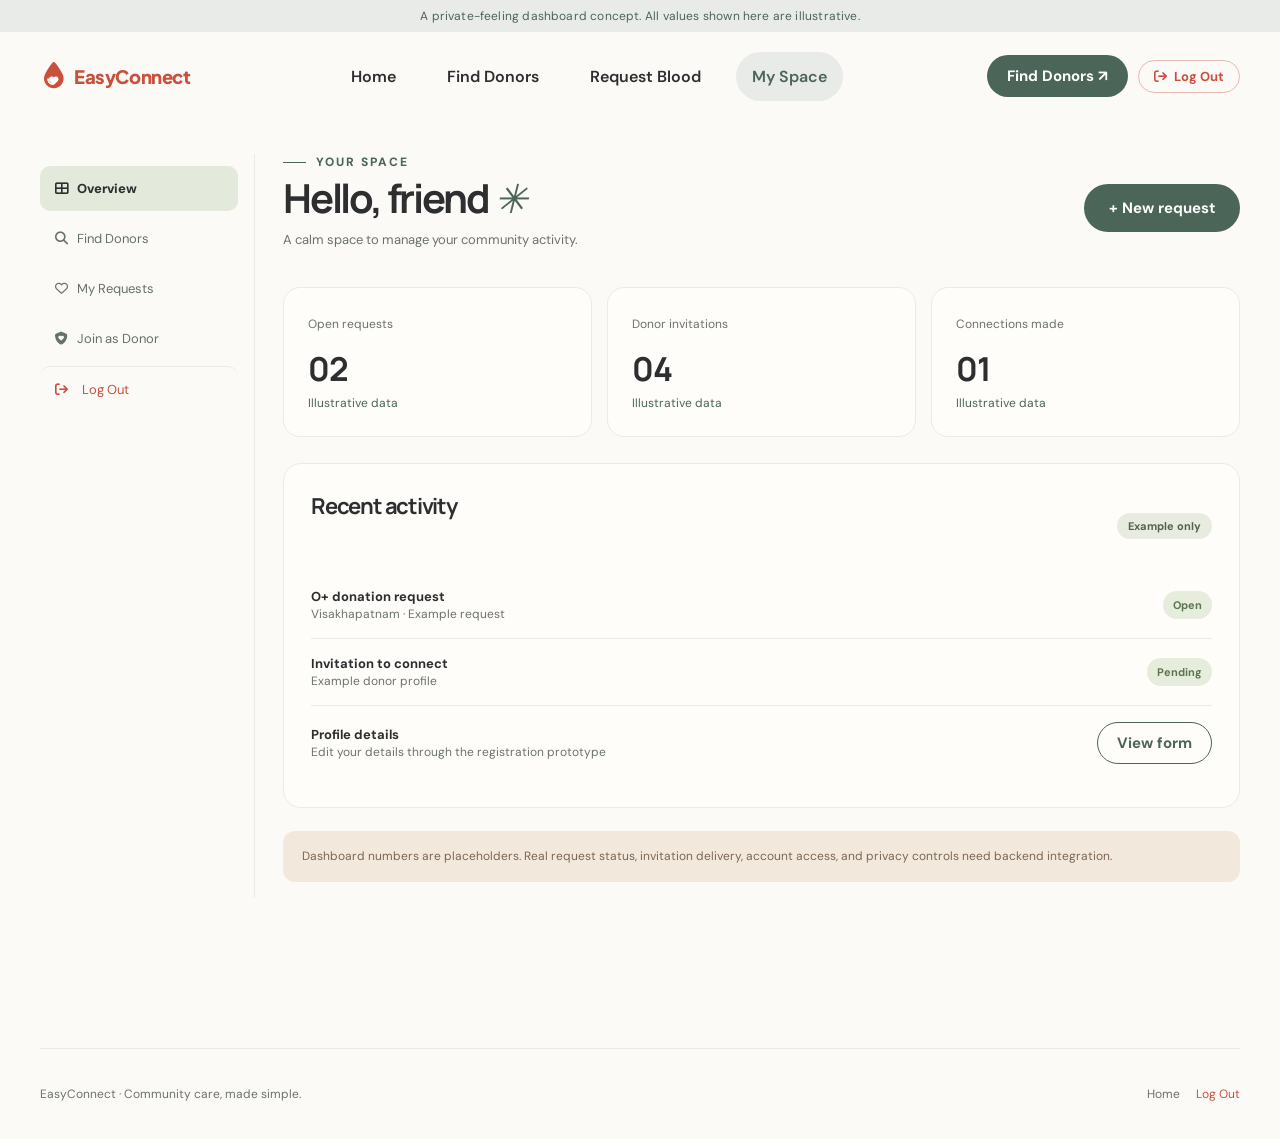
==== dashboard.html @ a6d23b08 "feat: complete EasyConnect landing page with 3D animation and responsive UI" ====
<!doctype html>
<html lang="en">

<head>
    <meta charset="utf-8">
    <meta name="viewport" content="width=device-width, initial-scale=1">
    <title>My Space — EasyConnect</title>
    <link rel="stylesheet" href="https://cdnjs.cloudflare.com/ajax/libs/font-awesome/6.5.1/css/all.min.css">
    <link rel="stylesheet" href="styles.css">
</head>

<body data-page="dashboard">
    <div class="topbar">A private-feeling dashboard concept. All values shown here are illustrative.</div>

    <!-- MAIN NAVBAR -->
    <header class="container nav">
        <a href="index.html" class="brand">
            <span class="brand-icon">
                <i class="fa-solid fa-droplet"></i>
                <i class="fa-solid fa-heart heart-icon"></i>
            </span>
            <span class="brand-name">
                Easy<span>Connect</span>
            </span>
        </a>

        <nav class="navlinks">
            <a href="index.html">Home</a>
            <a href="donors.html">Find Donors</a>
            <a href="request.html">Request Blood</a>
            <a href="dashboard.html" class="active">My Space</a>
        </nav>

        <div class="navright" style="display: flex; align-items: center; gap: 10px;">
            <a class="btn small" href="donors.html">Find Donors ↗</a>
            <a class="btn-logout" href="login.html" id="topLogoutBtn" title="Log out of EasyConnect">
                <i class="fa-solid fa-arrow-right-from-bracket"></i>
                <span>Log Out</span>
            </a>
            <button class="menu-toggle" aria-label="Toggle menu">☰</button>
        </div>
    </header>

    <!-- DASHBOARD VIEWPORT -->
    <main class="container dashboard">
        
        <!-- SIDEBAR -->
        <aside class="sidebar">
            <a class="side-link active" href="dashboard.html">
                <i class="fa-solid fa-table-cells-large"></i> &nbsp; Overview
            </a>
            <a class="side-link" href="donors.html">
                <i class="fa-solid fa-magnifying-glass"></i> &nbsp; Find Donors
            </a>
            <a class="side-link" href="request.html">
                <i class="fa-regular fa-heart"></i> &nbsp; My Requests
            </a>
            <a class="side-link" href="register.html">
                <i class="fa-solid fa-shield-heart"></i> &nbsp; Join as Donor
            </a>

            <!-- LOGOUT LINK PINNED AT BOTTOM OF SIDEBAR -->
            <a class="side-link side-logout-link" href="login.html" id="sideLogoutBtn">
                <i class="fa-solid fa-arrow-right-from-bracket"></i>
                <span>&nbsp; Log Out</span>
            </a>
        </aside>

        <!-- DASHBOARD MAIN CONTENT -->
        <section>
            <div class="dash-head">
                <div>
                    <div class="eyebrow">Your space</div>
                    <h1>Hello, friend <span class="serif">✳</span></h1>
                    <p>A calm space to manage your community activity.</p>
                </div>
                <div style="display: flex; gap: 10px; align-items: center;">
                    <a href="request.html" class="btn olive">+ New request</a>
                </div>
            </div>

            <div class="metrics">
                <div class="metric">
                    <label>Open requests</label>
                    <h2>02</h2>
                    <small>Illustrative data</small>
                </div>
                <div class="metric">
                    <label>Donor invitations</label>
                    <h2>04</h2>
                    <small>Illustrative data</small>
                </div>
                <div class="metric">
                    <label>Connections made</label>
                    <h2>01</h2>
                    <small>Illustrative data</small>
                </div>
            </div>

            <section class="activity">
                <div class="section-head">
                    <h2>Recent activity</h2>
                    <span class="chip">Example only</span>
                </div>
                <div class="activity-row">
                    <span>
                        <strong>O+ donation request</strong><br>
                        <span class="small-note">Visakhapatnam · Example request</span>
                    </span>
                    <span class="status">Open</span>
                </div>
                <div class="activity-row">
                    <span>
                        <strong>Invitation to connect</strong><br>
                        <span class="small-note">Example donor profile</span>
                    </span>
                    <span class="status">Pending</span>
                </div>
                <div class="activity-row">
                    <span>
                        <strong>Profile details</strong><br>
                        <span class="small-note">Edit your details through the registration prototype</span>
                    </span>
                    <a href="register.html" class="btn outline small">View form</a>
                </div>
            </section>

            <div class="notice" style="margin-top:23px">
                Dashboard numbers are placeholders. Real request status, invitation delivery, account access, and privacy controls need backend integration.
            </div>
        </section>

    </main>

    <footer class="container footer">
        <span>EasyConnect · Community care, made simple.</span>
        <div style="display: flex; gap: 16px; align-items: center;">
            <a href="index.html">Home</a>
            <a href="login.html" style="color: var(--terracotta);">Log Out</a>
        </div>
    </footer>

    <script type="module" src="app.js"></script>
</body>

</html>
---- styles.css ----
@import url('https://fonts.googleapis.com/css2?family=Plus+Jakarta+Sans:ital,wght@0,400;0,500;0,600;0,700;0,800;1,400;1,600&family=DM+Sans:wght@400;500;600;700&family=Manrope:wght@400;500;600;700;800&display=swap');

:root {
    --paper: #FBF9F6;
    --surface: #FFFFFF;
    --ink: #2A2B2A;
    --muted: #686A69;
    --line: #E2DCD3;
    --terracotta: #C8553D;
    --terracotta-hover: #B44433;
    --terracotta-light: #F3E2D8;
    --peach-pill: #F3E2D8;
    --peach-text: #5C2D22;
    --sage: #455A4E;
    --sage-hover: #34453B;
    --sage-light: #EBF0EC;
    --sage-soft: #F0F3EC;
    --blood: #C8553D;
    --blood-light: #F3E2D8;
    --olive: #455A4E;
    --olive-light: #EBF0EC;
    --clay: #C8553D;
    --shadow: 0 16px 45px rgba(42, 43, 42, .06);
    --background: #FBF9F6;
    --primary: #C8553D;
    --primary-hover: #B44433;
    --text: #2A2B2A;
    --text-muted: #686A69;
    --border: #E2DCD3;
    --font-heading: 'Plus Jakarta Sans', Manrope, sans-serif;
    --font-body: 'Plus Jakarta Sans', 'DM Sans', sans-serif;

    /* Standardized Usability Design Tokens (Strict Radii & Type Scale) */
    --radius-sm: 8px;
    --radius-md: 14px;
    --radius-lg: 20px;
    --radius-pill: 999px;

    --text-xs: 12px;
    --text-sm: 14px;
    --text-base: 15.5px;
    --text-md: 18px;
    --text-lg: 24px;
    --text-xl: 32px;
}

* {
    box-sizing: border-box
}

html {
    scroll-behavior: smooth;
    scrollbar-width: thin;
    scrollbar-color: var(--sage) #F4EFEA;
}

/* Tasteful native scrollbar progressive enhancement */
::-webkit-scrollbar {
    width: 11px;
    height: 11px;
}

::-webkit-scrollbar-track {
    background: #F4EFEA;
}

::-webkit-scrollbar-thumb {
    background-color: var(--sage);
    border-radius: 999px;
    border: 3px solid #F4EFEA;
}

::-webkit-scrollbar-thumb:hover {
    background-color: var(--sage-hover);
}

/* Keyboard Skip Link */
.skip-link {
    position: absolute;
    top: -100px;
    left: 16px;
    background: var(--ink);
    color: #FFFFFF;
    padding: 10px 18px;
    border-radius: 8px;
    font-weight: 600;
    font-size: 14px;
    font-family: 'Plus Jakarta Sans', sans-serif;
    text-decoration: none;
    z-index: 99999;
    transition: top 180ms ease;
    box-shadow: 0 4px 16px rgba(0, 0, 0, 0.15);
}

.skip-link:focus-visible {
    top: 16px;
    outline: 3px solid var(--sage);
    outline-offset: 2px;
}

/* Reading Progress Bar on Sticky Header */
.scroll-progress-bar {
    position: absolute;
    top: 0;
    left: 0;
    width: 100%;
    height: 2.5px;
    background: var(--sage);
    transform-origin: 0 50%;
    transform: scaleX(0);
    will-change: transform;
    pointer-events: none;
    z-index: 1001;
}

@media (prefers-reduced-motion: reduce) {
    .scroll-progress-bar {
        display: none;
    }
}

/* Anchored sections scroll-margin-top */
#home,
#about,
#how-it-works,
#safety,
#faq,
#privacy,
#qr-flow {
    scroll-margin-top: 60px;
}

/* Visible Keyboard Focus Rings Across Entire App */
:focus-visible {
    outline: 2px solid var(--sage);
    outline-offset: 3px;
}

a:focus-visible,
button:focus-visible,
input:focus-visible,
select:focus-visible,
textarea:focus-visible {
    outline: 2px solid var(--sage);
    outline-offset: 2px;
}

body {
    margin: 0;
    background: var(--paper);
    color: var(--ink);
    font-family: 'DM Sans', sans-serif;
    -webkit-font-smoothing: antialiased
}

h1,
h2,
h3,
h4,
p {
    margin-top: 0
}

h1,
h2,
h3 {
    font-family: Manrope, sans-serif;
    letter-spacing: -.055em
}

a {
    color: inherit;
    text-decoration: none
}

button,
input,
select,
textarea {
    font: inherit
}

button {
    cursor: pointer
}

button:disabled {
    opacity: .45;
    cursor: not-allowed
}

.container {
    width: min(1200px, calc(100% - 64px));
    margin: auto
}

.topbar {
    background: #e5eadc;
    color: #5c6c52;
    text-align: center;
    padding: 8px 18px;
    font-size: 12px;
    letter-spacing: .015em
}

.nav {
    height: 88px;
    display: flex;
    align-items: center;
    justify-content: space-between;
    gap: 24px
}

.brand {
    display: flex;
    align-items: center;
    gap: 10px;
    font-weight: 800;
    font-family: Manrope, sans-serif;
    font-size: 21px;
    letter-spacing: -.07em
}

.brand-mark {
    width: 34px;
    height: 34px;
    border-radius: 12px 12px 12px 3px;
    background: var(--olive);
    display: grid;
    place-items: center;
    color: white;
    font-size: 19px
}

.navlinks {
    display: flex;
    align-items: center;
    gap: 36px;
    color: #5d675e;
    font-size: 13px;
    font-weight: 700
}

.navlinks a:hover,
.footer a:hover {
    color: var(--blood)
}

.navright {
    display: flex;
    gap: 10px;
    align-items: center
}

.btn {
    display: inline-flex;
    align-items: center;
    justify-content: center;
    gap: 9px;
    min-height: 46px;
    padding: 0 20px;
    border: 1px solid transparent;
    border-radius: 11px;
    background: var(--ink);
    color: #fff;
    font-size: 13px;
    font-weight: 700;
    transition: transform .2s, background .2s, box-shadow .2s
}

.btn:hover:not(:disabled) {
    transform: translateY(-2px);
    box-shadow: 0 10px 20px #26332e16
}

.btn.outline {
    border-color: #bdc5b9;
    background: transparent;
    color: var(--ink)
}

.btn.light {
    background: var(--surface);
    color: var(--ink)
}

.btn.olive {
    background: var(--olive)
}

.btn.small {
    min-height: 38px;
    padding: 0 15px
}

.eyebrow {
    display: flex;
    align-items: center;
    gap: 10px;
    text-transform: uppercase;
    letter-spacing: .17em;
    color: var(--olive);
    font-weight: 800;
    font-size: var(--text-xs);
}

.eyebrow:before {
    content: '';
    width: 23px;
    height: 1px;
    background: currentColor
}

.hero {
    display: grid;
    grid-template-columns: 1fr 1fr;
    gap: 60px;
    align-items: center;
    padding: 68px 0 95px
}

.hero h1 {
    font-size: clamp(46px, 5.6vw, 78px);
    font-weight: 700;
    line-height: 1.075;
    margin: 25px 0 25px;
    max-width: 620px
}

.serif {
    font-family: Georgia, serif;
    font-style: italic;
    font-weight: 400;
    letter-spacing: -.065em;
    color: var(--olive)
}

.hero p.lead {
    font-size: 16px;
    line-height: 1.9;
    color: #657166;
    max-width: 455px
}

.heroactions {
    display: flex;
    gap: 12px;
    flex-wrap: wrap;
    margin: 32px 0 48px
}

.trust {
    display: flex;
    align-items: center;
    gap: 16px;
    font-size: 12px;
    color: var(--muted)
}

.faces {
    display: flex;
    padding-left: 5px
}

.face {
    width: 30px;
    height: 30px;
    border: 3px solid var(--paper);
    border-radius: 100%;
    margin-left: -7px;
    display: grid;
    place-items: center;
    font-size: 11px;
    color: #343e30;
    background: #e0c5a3
}

.face:nth-child(2) {
    background: #c4d6c3
}

.face:nth-child(3) {
    background: #e2b8a8
}

.face:nth-child(4) {
    background: #c7c9e0
}

.stage {
    height: 480px;
    border-radius: 180px 180px 30px 30px;
    background: #e9e9d9;
    position: relative;
    overflow: hidden;
    display: flex;
    align-items: center;
    justify-content: center
}

.stage:before {
    content: '';
    position: absolute;
    border: 1px solid #d0d6c6;
    width: 370px;
    height: 370px;
    border-radius: 50%;
    left: 50%;
    top: 50%;
    transform: translate(-50%, -50%)
}

.stage:after {
    content: '';
    position: absolute;
    border: 1px solid #d0d6c6;
    width: 270px;
    height: 270px;
    border-radius: 50%;
    left: 50%;
    top: 50%;
    transform: translate(-50%, -50%)
}

.stage-figure {
    position: relative;
    z-index: 1;
    width: 300px;
    filter: drop-shadow(0px 20px 15px #4b59451c)
}

.stage-sticker {
    position: absolute;
    z-index: 2;
    padding: 14px 18px;
    background: var(--surface);
    border-radius: 12px;
    box-shadow: var(--shadow);
    font-size: 12px
}

.stage-sticker strong {
    display: block;
    font-family: Manrope;
    font-size: 16px
}

.sticker-a {
    left: 5%;
    top: 29%
}

.sticker-b {
    right: 3%;
    bottom: 19%
}

.dot {
    display: inline-block;
    width: 7px;
    height: 7px;
    background: #8c9e75;
    border-radius: 50%;
    margin-right: 7px
}

.section {
    padding: 76px 0
}

.section-head {
    display: flex;
    align-items: end;
    justify-content: space-between;
    gap: 25px;
    margin-bottom: 33px
}

.section h2 {
    font-size: clamp(31px, 4vw, 48px);
    line-height: 1.18;
    margin: 15px 0
}

.section-sub {
    color: var(--muted);
    font-size: 14px;
    line-height: 1.8;
    max-width: 470px
}

.steps {
    display: grid;
    grid-template-columns: repeat(3, 1fr);
    gap: 15px
}

.stepcard {
    border: 1px solid var(--line);
    background: #faf8f1;
    padding: 30px;
    border-radius: 19px;
    min-height: 239px
}

.stepcard .stepicon {
    background: #e7eadf;
    width: 51px;
    height: 51px;
    border-radius: 14px;
    display: grid;
    place-items: center;
    font-size: 26px;
    margin-bottom: 27px
}

.stepcard:nth-child(2) .stepicon {
    background: #f2e6de
}

.stepcard:nth-child(3) .stepicon {
    background: #e6e4eb
}

.stepcard small {
    color: var(--clay);
    font-weight: 800;
    letter-spacing: .15em
}

.stepcard h3 {
    font-size: 19px;
    margin: 10px 0
}

.stepcard p {
    font-size: 13px;
    line-height: 1.75;
    color: var(--muted)
}

.band {
    background: var(--olive);
    color: #fff;
    border-radius: 23px;
    padding: 50px;
    display: flex;
    align-items: center;
    justify-content: space-between;
    gap: 35px
}

.band h2 {
    max-width: 530px;
    margin: 0;
    font-size: 40px;
    line-height: 1.25
}

.band p {
    color: #e2eadb;
    max-width: 430px;
    font-size: 14px;
    line-height: 1.8
}

.footer {
    margin-top: 90px;
    padding: 37px 0;
    border-top: 1px solid var(--line);
    display: flex;
    justify-content: space-between;
    gap: 18px;
    align-items: center;
    font-size: 12px;
    color: var(--muted)
}

.footer-links {
    display: flex;
    gap: 22px
}

/* Standalone Minimal Top Bar for Registration */
.reg-top-bar {
    display: flex;
    align-items: center;
    justify-content: space-between;
    padding: 14px 0 4px;
    margin-bottom: 2px;
}

.reg-back-link {
    display: inline-flex;
    align-items: center;
    gap: 8px;
    color: var(--muted);
    font-size: 13px;
    font-weight: 600;
    text-decoration: none;
    padding: 7px 14px;
    border-radius: 999px;
    background: #FFFFFF;
    border: 1px solid var(--line);
    transition: color 180ms ease, border-color 180ms ease, background-color 180ms ease, transform 180ms cubic-bezier(0.16, 1, 0.3, 1);
}

.reg-back-link:hover {
    color: var(--ink);
    border-color: var(--sage);
    background: #FAF8F5;
    transform: translateX(-2px);
}

.reg-page-footer {
    text-align: center;
    padding: 16px 0 20px;
    color: var(--muted);
    font-size: 12px;
    font-weight: 500;
}

/* Field Validation Error Styling (Soft tint without shaking) */
.field.has-error input,
.field.has-error select,
.field.has-error textarea {
    border-color: rgba(200, 80, 61, 0.65) !important;
    background-color: #FFFBFB !important;
    box-shadow: 0 0 0 3px rgba(200, 80, 61, 0.12) !important;
    transition: border-color 0.25s ease, background-color 0.25s ease, box-shadow 0.25s ease;
}

.field-error-feedback {
    display: none;
    font-size: 11.5px;
    font-weight: 600;
    color: var(--terracotta);
    margin-top: 5px;
    opacity: 0;
    transition: opacity 0.25s ease;
}

.field.has-error .field-error-feedback {
    display: flex;
    align-items: center;
    gap: 5px;
    opacity: 1;
}

.page-hero {
    padding: 24px 0 20px;
}

.page-hero .eyebrow {
    font-size: 11.5px;
    font-weight: 800;
    letter-spacing: 2px;
    color: var(--sage);
    text-transform: uppercase;
    margin-bottom: 12px;
    display: block;
}

.page-hero h1 {
    font-size: clamp(34px, 4.2vw, 48px);
    font-weight: 800;
    color: var(--ink);
    margin: 0 0 12px;
    line-height: 1.18;
}

.page-hero h1 .serif {
    font-family: Georgia, serif;
    font-style: italic;
    font-weight: 400;
    color: var(--olive);
}

.page-hero p {
    color: var(--muted);
    font-size: 14.5px;
    line-height: 1.6;
    margin: 0;
}

.register-layout {
    display: grid;
    grid-template-columns: 1.12fr 0.88fr;
    gap: 28px;
    align-items: start;
    padding: 12px 0 32px;
}

.form-card {
    background: var(--surface);
    border: 1px solid #e8e5db;
    border-radius: 22px;
    padding: 32px 34px;
    box-shadow: 0 6px 24px rgba(44, 46, 48, 0.04);
}

.progress-label {
    display: flex;
    justify-content: space-between;
    color: var(--muted);
    font-size: 12px;
    margin-bottom: 9px;
}

.progress-label strong {
    color: var(--olive);
}

.progress-track {
    height: 5px;
    background: #e9e9e1;
    border-radius: 100px;
    overflow: hidden;
    margin-bottom: 24px;
}

.progress-fill {
    height: 100%;
    background: var(--olive);
    width: 25%;
    transition: width .6s ease;
}

.form-step {
    display: none;
}

.form-step.active {
    display: block;
    animation: fadeup .35s both;
}

.form-step h2 {
    font-size: 26px;
    margin: 0 0 6px;
}

.form-step .hint {
    color: var(--muted);
    font-size: 13px;
    line-height: 1.6;
    margin-bottom: 24px;
}

.fields {
    display: grid;
    grid-template-columns: 1fr 1fr;
    gap: 16px;
}

.field {
    display: flex;
    flex-direction: column;
    gap: 8px;
    min-width: 0;
}

.field.full {
    grid-column: 1/-1;
}

.field label {
    font-size: 12px;
    font-weight: 800;
    color: #485649;
}

.field input,
.field select,
.field textarea,
.search-bar input,
.search-bar select {
    width: 100%;
    background: #fff;
    border: 1px solid #dcded4;
    border-radius: 10px;
    min-height: 46px;
    padding: 12px 14px;
    outline: 0;
    color: var(--ink);
    font-size: 13.5px;
    transition: border-color .22s ease, box-shadow .22s ease;
}

.field textarea {
    min-height: 94px;
    resize: vertical
}

.field input:focus,
.field select:focus,
.field textarea:focus,
.search-bar input:focus,
.search-bar select:focus {
    border-color: var(--sage) !important;
    box-shadow: 0 0 0 3.5px rgba(75, 101, 89, 0.22) !important;
    transform: none !important; /* Keep field steady while user types */
}

.field input::placeholder {
    color: #a6aca2
}

.choice-row {
    display: flex;
    gap: 12px;
    flex-wrap: wrap
}

.choice {
    display: inline-flex;
    align-items: center;
    gap: 9px;
    border: 1px solid #d8ddd1;
    border-radius: 10px;
    padding: 13px 15px;
    font-size: 12px;
    background: white;
    cursor: pointer
}

.choice:has(input:checked) {
    border-color: var(--olive);
    background: #edf1e8
}

.choice input {
    accent-color: var(--olive)
}

.fineprint {
    font-size: var(--text-xs);
    color: var(--muted);
    line-height: 1.7
}

.form-actions {
    display: flex;
    justify-content: space-between;
    gap: 12px;
    margin-top: 28px;
    align-items: center;
}

.form-actions .btn {
    min-width: 135px
}

/* Input Icon Wrap & 180ms Animated SVG Checkmark */
.input-icon-wrap {
    position: relative;
    display: flex;
    align-items: center;
    width: 100%;
}

.input-icon-wrap .input-icon {
    position: absolute;
    left: 14px;
    color: var(--muted);
    font-size: 14px;
    pointer-events: none;
}

.input-icon-wrap input {
    padding-left: 40px !important;
    padding-right: 38px !important;
}

.input-icon-wrap.no-left-icon input {
    padding-left: 14px !important;
    padding-right: 38px !important;
}

.input-check-svg {
    position: absolute;
    right: 14px;
    top: 50%;
    transform: translateY(-50%) scale(0.85);
    width: 20px;
    height: 20px;
    pointer-events: none;
    opacity: 0;
    transition: opacity 120ms ease, transform 180ms cubic-bezier(0.2, 0.9, 0.3, 1);
}

.check-circle {
    transition: fill 180ms ease, stroke 180ms ease;
}

.check-path {
    stroke-dasharray: 14;
    stroke-dashoffset: 14;
    transition: stroke-dashoffset 180ms cubic-bezier(0.2, 0, 0.25, 1);
}

.input-icon-wrap.is-valid .input-check-svg,
.field.is-valid .input-check-svg {
    opacity: 1;
    transform: translateY(-50%) scale(1);
}

.input-icon-wrap.is-valid .check-path,
.field.is-valid .check-path {
    stroke-dashoffset: 0;
}

.gps-field-group {
    display: flex;
    gap: 10px;
    align-items: center;
}

.btn-detect-gps {
    background: var(--sage);
    color: #FFFFFF;
    border: none;
    border-radius: 10px;
    min-height: 40px;
    padding: 0 14px;
    font-size: 12px;
    font-weight: 700;
    display: inline-flex;
    align-items: center;
    gap: 7px;
    white-space: nowrap;
    cursor: pointer;
    transition: background 0.2s, transform 0.15s;
    flex-shrink: 0;
}

.btn-detect-gps:hover {
    background: var(--sage-hover);
    transform: translateY(-1px);
}

.btn-detect-gps.detecting {
    opacity: 0.75;
    pointer-events: none;
}

.gps-status-msg {
    font-size: 11.5px;
    color: var(--sage);
    font-weight: 600;
    margin-top: 4px;
    display: block;
    transition: color 180ms ease, opacity 180ms ease;
}

.gps-status-msg.error {
    color: var(--terracotta);
}

.schedule-card-block {
    background: #FAF8F1;
    border: 1px solid var(--line);
    border-radius: 12px;
    padding: 10px 14px;
    display: flex;
    flex-direction: column;
    gap: 8px;
}

.schedule-head {
    display: flex;
    align-items: center;
    gap: 8px;
    font-size: 12.5px;
    color: var(--ink);
}

.schedule-inputs {
    display: grid;
    grid-template-columns: 170px 1fr;
    gap: 8px;
}

/* =========================================================
   LIFESAVER BATTERY CHARGING SHOWCASE (Right Side Animated)
   ========================================================= */

.battery-panel {
    background: #FAF8F1;
    border: 1px solid #E8EBE7;
    border-radius: 26px;
    padding: 32px 26px;
    position: sticky;
    top: 20px;
    display: flex;
    flex-direction: column;
    align-items: center;
    box-shadow: 0 10px 35px rgba(44, 46, 48, 0.04);
}

.battery-header {
    width: 100%;
    margin-bottom: 16px;
}

.battery-header .eyebrow {
    font-size: var(--text-xs);
    font-weight: 800;
    letter-spacing: 1.5px;
    color: var(--sage);
    text-transform: uppercase;
    margin-bottom: 5px;
    display: block;
}

.battery-header h2 {
    font: 800 24px Manrope, sans-serif;
    color: var(--ink);
    margin: 0 0 6px;
}

.battery-header h2 span {
    color: var(--sage);
    font-style: italic;
    font-family: Georgia, serif;
}

.battery-header p {
    font-size: 13px;
    color: var(--muted);
    margin: 0;
    line-height: 1.5;
}

/* Floating Heart Speech Bubble */
.battery-bubble-wrap {
    width: 100%;
    display: flex;
    justify-content: flex-end;
    margin-bottom: -12px;
    position: relative;
    z-index: 10;
}

.battery-bubble {
    background: #FFFFFF;
    border: 1px solid #EAEFE7;
    border-radius: 16px;
    padding: 10px 14px;
    display: inline-flex;
    align-items: center;
    gap: 10px;
    box-shadow: 0 8px 24px rgba(44, 46, 48, 0.08);
    max-width: 260px;
    animation: bubbleFloat 4s ease-in-out infinite alternate;
}

@keyframes bubbleFloat {
    0% { transform: translateY(0); }
    100% { transform: translateY(-5px); }
}

.bubble-heart-icon {
    width: 34px;
    height: 34px;
    border-radius: 50%;
    background: radial-gradient(circle, #FFF2F0 30%, #FEECE9 100%);
    color: #C8503D;
    display: grid;
    place-items: center;
    font-size: 17px;
    flex-shrink: 0;
    box-shadow: 0 0 14px rgba(200, 80, 61, 0.25);
    animation: heartPulse 1.4s ease-in-out infinite;
    position: relative;
}

.bubble-heart-icon::before {
    content: '';
    position: absolute;
    inset: -5px;
    border-radius: 50%;
    background: radial-gradient(circle, rgba(232, 108, 90, 0.22) 0%, transparent 70%);
    animation: haloGlow 2s ease-in-out infinite alternate;
}

@keyframes haloGlow {
    0% { transform: scale(0.9); opacity: 0.4; }
    100% { transform: scale(1.25); opacity: 0.9; }
}

@keyframes heartPulse {
    0%, 100% { transform: scale(1); }
    14% { transform: scale(1.22); }
    28% { transform: scale(1); }
    42% { transform: scale(1.15); }
    70% { transform: scale(1); }
}

.bubble-text {
    font-size: var(--text-xs);
    font-weight: 700;
    color: var(--ink);
    line-height: 1.35;
}

/* The Battery Showcase Stage */
.battery-stage {
    position: relative;
    width: 100%;
    min-height: 330px;
    display: flex;
    align-items: center;
    justify-content: center;
    margin: 8px 0 18px;
}

/* Orbiting Tags (Left & Right) */
.battery-tags-col {
    position: absolute;
    display: flex;
    flex-direction: column;
    gap: 16px;
    z-index: 5;
}

.battery-tags-col.tags-left {
    left: -4px;
    top: 50%;
    transform: translateY(-50%);
}

.battery-tags-col.tags-right {
    right: -4px;
    top: 50%;
    transform: translateY(-50%);
}

.battery-tag {
    background: #FFFFFF;
    border: 1px solid #E5EADC;
    border-radius: 12px;
    padding: 8px 12px;
    font-size: 11.5px;
    font-weight: 700;
    color: var(--muted);
    display: flex;
    align-items: center;
    gap: 7px;
    box-shadow: 0 4px 14px rgba(44, 46, 48, 0.04);
    transition: background-color 220ms ease, border-color 220ms ease, color 220ms ease, box-shadow 220ms ease, transform 220ms cubic-bezier(0.16, 1, 0.3, 1);
    white-space: nowrap;
}

.battery-tag.active {
    background: #FFFFFF;
    border-color: var(--sage);
    color: var(--ink);
    box-shadow: 0 6px 18px rgba(75, 101, 89, 0.16);
}

.battery-tags-col.tags-left .battery-tag.active {
    transform: translateX(6px);
}

.battery-tags-col.tags-right .battery-tag.active {
    transform: translateX(-6px);
}

.battery-tag .tag-status-icon {
    width: 18px;
    height: 18px;
    border-radius: 50%;
    background: #E8EBE7;
    color: #8C948F;
    display: grid;
    place-items: center;
    font-size: 10px;
    transition: background-color 220ms ease, color 220ms ease;
}

.battery-tag.active .tag-status-icon {
    background: var(--sage);
    color: #FFFFFF;
}

/* The 3D Glass Lifesaver Battery */
.battery-cylinder {
    position: relative;
    width: 132px;
    height: 240px;
    background: rgba(255, 255, 255, 0.65);
    border: 3.5px solid #C4A27A;
    border-radius: 36px;
    box-shadow: 0 16px 40px rgba(44, 46, 48, 0.12),
                0 0 0 1px rgba(255, 255, 255, 0.8) inset;
    overflow: hidden;
    display: flex;
    flex-direction: column;
    justify-content: flex-end;
    backdrop-filter: blur(4px);
    z-index: 2;
}

/* Swirling Energy Light Rings (from reference video & screenshot) */
.battery-energy-swirl {
    position: absolute;
    width: 140px;
    height: 70px;
    border: 2px solid rgba(255, 230, 180, 0.65);
    border-radius: 50%;
    pointer-events: none;
    box-shadow: 0 0 12px rgba(255, 215, 140, 0.5), inset 0 0 8px rgba(255, 215, 140, 0.4);
    opacity: 0.85;
}

.swirl-1 {
    top: 32%;
    left: -10%;
    transform: rotate(-24deg);
    animation: swirlRotate1 5s ease-in-out infinite alternate;
}

.swirl-2 {
    top: 55%;
    left: -8%;
    transform: rotate(18deg);
    animation: swirlRotate2 6s ease-in-out infinite alternate;
}

@keyframes swirlRotate1 {
    0% { transform: rotate(-24deg) scale(0.95); opacity: 0.6; }
    50% { transform: rotate(-18deg) scale(1.05); opacity: 0.95; box-shadow: 0 0 16px rgba(255, 230, 160, 0.8); }
    100% { transform: rotate(-28deg) scale(0.98); opacity: 0.7; }
}

@keyframes swirlRotate2 {
    0% { transform: rotate(18deg) scale(0.98); opacity: 0.7; }
    50% { transform: rotate(24deg) scale(1.06); opacity: 0.95; box-shadow: 0 0 16px rgba(255, 230, 160, 0.8); }
    100% { transform: rotate(14deg) scale(0.96); opacity: 0.6; }
}

/* Rising Liquid Energy Level */
.battery-liquid {
    position: relative;
    width: 100%;
    height: 0%;
    background: linear-gradient(180deg, #FA7064 0%, #E04836 50%, #B83827 100%);
    box-shadow: 0 0 25px rgba(224, 72, 54, 0.7) inset, 0 -4px 18px rgba(250, 112, 100, 0.6);
    transition: height 0.75s cubic-bezier(0.34, 1.25, 0.64, 1);
    display: flex;
    align-items: center;
    justify-content: center;
    overflow: hidden;
}

/* Battery Top Metallic Cap Nub */
.battery-cap {
    position: absolute;
    top: -12px;
    left: 50%;
    transform: translateX(-50%);
    width: 48px;
    height: 12px;
    background: linear-gradient(180deg, #F0D5AC, #C89F6B);
    border: 2.5px solid #B08852;
    border-bottom: none;
    border-radius: 7px 7px 0 0;
    box-shadow: 0 2px 6px rgba(0, 0, 0, 0.15);
    z-index: 3;
}

/* Glass Tube Specular Reflection */
.battery-glass-glare {
    position: absolute;
    top: 8px;
    left: 10px;
    width: 14px;
    height: calc(100% - 20px);
    background: linear-gradient(180deg, rgba(255,255,255,0.7) 0%, rgba(255,255,255,0.15) 80%, transparent 100%);
    border-radius: 10px;
    pointer-events: none;
    z-index: 6;
}

/* Rising Liquid Energy Level */
.battery-liquid {
    position: relative;
    width: 100%;
    height: 0%;
    background: linear-gradient(180deg, #ED5D47 0%, #C8503D 55%, #8A2518 100%);
    box-shadow: 0 0 25px rgba(200, 80, 61, 0.7) inset, 0 -4px 15px rgba(237, 93, 71, 0.6);
    transition: height 0.65s cubic-bezier(0.34, 1.3, 0.64, 1);
    display: flex;
    align-items: center;
    justify-content: center;
    overflow: hidden;
}

/* Animated Surface Wave */
.battery-wave {
    position: absolute;
    top: -12px;
    left: -50%;
    width: 200%;
    height: 24px;
    background: radial-gradient(ellipse at 50% 50%, rgba(255, 220, 210, 0.8) 0%, rgba(237, 93, 71, 0.9) 70%);
    border-radius: 45%;
    animation: waveRotate 3.5s linear infinite;
    opacity: 0.9;
}

@keyframes waveRotate {
    0% { transform: rotate(0deg); }
    100% { transform: rotate(360deg); }
}

/* Rising Bubbles inside Battery Liquid */
.battery-bubbles {
    position: absolute;
    inset: 0;
    pointer-events: none;
    overflow: hidden;
}

.battery-bubble-dot {
    position: absolute;
    bottom: -10px;
    background: rgba(255, 255, 255, 0.6);
    border-radius: 50%;
    animation: bubbleRise 3s ease-in infinite;
}

.bubble-1 { left: 20%; width: 6px; height: 6px; animation-duration: 2.4s; animation-delay: 0.2s; }
.bubble-2 { left: 50%; width: 9px; height: 9px; animation-duration: 3.1s; animation-delay: 0.8s; }
.bubble-3 { left: 75%; width: 5px; height: 5px; animation-duration: 2.7s; animation-delay: 1.4s; }

@keyframes bubbleRise {
    0% { transform: translateY(0) scale(0.6); opacity: 0; }
    30% { opacity: 0.8; }
    80% { opacity: 0.8; }
    100% { transform: translateY(-220px) scale(1.2); opacity: 0; }
}

/* Battery Numeric Display */
.battery-core-display {
    position: absolute;
    top: 50%;
    left: 50%;
    transform: translate(-50%, -50%);
    text-align: center;
    color: var(--ink);
    z-index: 5;
    pointer-events: none;
    transition: color 0.35s ease, text-shadow 0.35s ease;
}

.battery-cylinder.has-charge .battery-core-display {
    color: #FFFFFF;
    text-shadow: 0 2px 8px rgba(0, 0, 0, 0.5);
}

.battery-core-percent {
    font: 800 34px/1 Manrope, sans-serif;
    letter-spacing: -1px;
}

.battery-core-label {
    font-size: 11px;
    font-weight: 800;
    letter-spacing: 1.5px;
    text-transform: uppercase;
    opacity: 0.95;
    margin-top: 4px;
}

/* Pulse ECG Heartbeat Line Wave */
.battery-ecg-line {
    position: absolute;
    right: -28px;
    top: 50%;
    transform: translateY(-50%);
    width: 54px;
    height: 36px;
    z-index: 4;
}

.battery-ecg-line svg {
    width: 100%;
    height: 100%;
    filter: drop-shadow(0 0 6px rgba(200, 80, 61, 0.8));
}

.ecg-pulse-path {
    stroke-dasharray: 100;
    stroke-dashoffset: 100;
    animation: ecgFlow 2s linear infinite;
}

@keyframes ecgFlow {
    0% { stroke-dashoffset: 100; }
    50% { stroke-dashoffset: 0; }
    100% { stroke-dashoffset: -100; }
}

/* ===================================================
   ANIMATION SEQUENCE 1 & 2: REGISTRATION & CELEBRATION
=================================================== */

/* Golden Spark Flying from Section Label to Battery */
.golden-spark {
    position: fixed;
    width: 9px;
    height: 9px;
    border-radius: 50%;
    background: radial-gradient(circle, #FFFFFF 15%, #FFDF95 55%, #E5B869 100%);
    box-shadow: 0 0 12px 2px #E5B869, 0 0 20px 4px rgba(232, 108, 90, 0.6), 0 0 4px #FFFFFF;
    pointer-events: none;
    z-index: 10000;
}

/* Floating Label Brief Highlight */
.spark-highlight {
    animation: labelSparkGlow 0.8s ease-out;
}

@keyframes labelSparkGlow {
    0% { color: var(--muted); text-shadow: none; }
    30% { color: #D4A359; text-shadow: 0 0 12px rgba(229, 184, 105, 0.75); transform: translateY(-2px); }
    100% { color: var(--muted); text-shadow: none; transform: translateY(0); }
}

/* Liquid Surface Wave Ripple when Spark is Received */
.battery-wave.ripple {
    animation: waveRotate 3.5s linear infinite, waveRippleEffect 0.65s cubic-bezier(0.25, 1, 0.5, 1) !important;
}

@keyframes waveRippleEffect {
    0% { transform: rotate(0deg) scaleY(1); filter: brightness(1); }
    35% { transform: rotate(120deg) scaleY(1.45) scaleX(1.08); filter: brightness(1.3) drop-shadow(0 0 10px rgba(255, 223, 149, 0.8)); }
    70% { transform: rotate(240deg) scaleY(0.9); filter: brightness(1.15); }
    100% { transform: rotate(360deg) scaleY(1); filter: brightness(1); }
}

/* Warm Light Ring Ascending Through Glass */
.battery-light-ring {
    position: absolute;
    left: 0;
    bottom: 0;
    width: 100%;
    height: 22px;
    background: radial-gradient(ellipse at 50% 50%, rgba(255, 235, 180, 0.95) 0%, rgba(232, 108, 90, 0.75) 60%, transparent 100%);
    box-shadow: 0 0 24px 4px rgba(255, 223, 149, 0.85), 0 0 12px rgba(200, 80, 61, 0.7);
    border-radius: 50%;
    pointer-events: none;
    z-index: 10;
    opacity: 0;
}

.battery-light-ring.rising {
    animation: lightRingAscend 1.15s cubic-bezier(0.2, 0.8, 0.25, 1) forwards;
}

@keyframes lightRingAscend {
    0% { bottom: 0; opacity: 0; transform: scaleX(0.7); }
    15% { opacity: 0.95; transform: scaleX(1); }
    85% { opacity: 0.95; transform: scaleX(1); }
    100% { bottom: calc(100% - 22px); opacity: 0; transform: scaleX(0.7); }
}

/* Two Distinct Heartbeats */
.bubble-heart-icon.heart-beat-pulse {
    animation: heartBeatPulse 0.35s cubic-bezier(0.25, 1.25, 0.5, 1) forwards;
}

@keyframes heartBeatPulse {
    0% { transform: scale(1); box-shadow: 0 0 0 rgba(200, 80, 61, 0); }
    40% { transform: scale(1.42); background: #FDDBD5; color: #C8503D; box-shadow: 0 0 18px rgba(200, 80, 61, 0.65), 0 0 10px rgba(229, 184, 105, 0.6); }
    75% { transform: scale(1.22); }
    100% { transform: scale(1); box-shadow: 0 0 6px rgba(200, 80, 61, 0.3); }
}

/* ECG Sync Peak Effect Synchronized with Heartbeats */
.battery-ecg-line.ecg-sync-peak {
    filter: drop-shadow(0 0 12px #FFDF95) drop-shadow(0 0 22px rgba(200, 80, 61, 0.9));
    transform: translateY(-50%) scale(1.28);
    transition: filter 0.15s ease, transform 0.15s cubic-bezier(0.2, 1.2, 0.4, 1);
}

.battery-ecg-line.ecg-sync-peak .ecg-pulse-path {
    stroke: #FFDF95 !important;
    stroke-width: 3.5px !important;
}

/* Coral & Gold Celebration Particles inside Battery Panel */
.battery-celebration-particle {
    position: absolute;
    border-radius: 50%;
    pointer-events: none;
    z-index: 8;
    box-shadow: 0 0 8px currentColor;
    opacity: 0.95;
    will-change: transform, opacity;
}

/* Soft Steady Glow after 100% Celebration */
.battery-cylinder.steady-glow {
    box-shadow: 0 16px 40px rgba(44, 46, 48, 0.12),
                0 0 35px rgba(200, 80, 61, 0.35),
                0 0 18px rgba(229, 184, 105, 0.4),
                0 0 0 1px rgba(255, 255, 255, 0.8) inset !important;
    transition: box-shadow 2s ease !important;
}

.battery-bubble.steady-glow {
    border-color: rgba(229, 184, 105, 0.6) !important;
    box-shadow: 0 8px 24px rgba(44, 46, 48, 0.08), 0 0 16px rgba(229, 184, 105, 0.35) !important;
    transition: border-color 1.5s ease, box-shadow 1.5s ease !important;
}

/* Speech Bubble Text Fade Swap */
.bubble-text.fade-swap {
    animation: bubbleTextFadeIn 0.8s ease forwards;
}

@keyframes bubbleTextFadeIn {
    0% { opacity: 0; transform: translateY(3px); }
    100% { opacity: 1; transform: translateY(0); }
}

/* Dynamic Story Card at Bottom of Battery Panel */
.battery-story-foot {
    width: 100%;
    background: #FFFFFF;
    border: 1px solid #E8EBE7;
    border-radius: 16px;
    padding: 15px 18px;
    margin-top: auto;
    box-shadow: 0 4px 14px rgba(44, 46, 48, 0.03);
}

.battery-story-foot strong {
    display: block;
    font: 700 14px Manrope, sans-serif;
    color: var(--ink);
    margin-bottom: 4px;
}

.battery-story-foot span {
    display: block;
    font-size: 12.5px;
    color: var(--muted);
    line-height: 1.5;
}

.success-battery-icon {
    width: 72px;
    height: 72px;
    border-radius: 50%;
    background: #FEECE9;
    color: var(--terracotta);
    font-size: 32px;
    display: grid;
    place-items: center;
    margin: 0 auto 16px;
    box-shadow: 0 8px 24px rgba(200, 80, 61, 0.2);
    animation: heartPulse 1.4s ease-in-out infinite;
}

.chip {
    border-radius: 30px;
    padding: 6px 11px;
    background: #e8ebdf;
    font-size: 11px;
    font-weight: 700;
    display: inline-block;
    color: #52624f
}

.search-bar {
    display: grid;
    grid-template-columns: 1.2fr 1fr .8fr auto;
    gap: 11px;
    align-items: end;
    background: var(--surface);
    border: 1px solid var(--line);
    padding: 20px;
    border-radius: 17px
}

.search-bar label {
    display: block;
    font-size: var(--text-xs);
    font-weight: 800;
    margin-bottom: 8px
}

.search-grid {
    display: grid;
    grid-template-columns: repeat(3, 1fr);
    gap: 15px;
    margin: 26px 0
}

.donor-card {
    background: var(--surface);
    border: 1px solid var(--line);
    border-radius: 18px;
    padding: 22px
}

.donor-top {
    display: flex;
    align-items: center;
    gap: 13px
}

.avatar {
    width: 53px;
    height: 53px;
    background: #ece9dc;
    border-radius: 15px;
    display: grid;
    place-items: center;
    font-size: 22px;
    color: #526b56
}

.donor-card h3 {
    font-size: 17px;
    margin: 0 0 4px
}

.donor-card p {
    color: var(--muted);
    font-size: 12px;
    margin: 0
}

.blood-pill {
    margin-left: auto;
    background: var(--blood-light);
    color: var(--blood);
    padding: 9px;
    border-radius: 10px;
    font-size: 13px;
    font-weight: 800
}

.donor-meta {
    display: flex;
    flex-wrap: wrap;
    gap: 9px;
    margin: 20px 0;
    color: #627063;
    font-size: var(--text-xs);
}

.donor-meta span {
    background: #f0f1e8;
    padding: 7px 9px;
    border-radius: var(--radius-sm);
}

.card-bottom {
    display: flex;
    align-items: center;
    justify-content: space-between;
    border-top: 1px solid #e7e7df;
    padding-top: 17px;
    gap: 10px
}

.small-note {
    font-size: var(--text-xs);
    color: var(--muted)
}

.notice {
    padding: 15px 19px;
    border-radius: 12px;
    background: #f2e9dc;
    font-size: 12px;
    line-height: 1.7;
    color: #7b6653;
    margin: 16px 0
}

.request-layout {
    display: grid;
    grid-template-columns: 1.2fr .7fr;
    gap: 30px;
    padding: 15px 0 80px
}

.aside-card {
    background: #e9eddf;
    border-radius: 18px;
    padding: 27px;
    align-self: start
}

.aside-card h3 {
    font-size: 23px
}

.aside-card p,
.aside-card li {
    color: #60715d;
    font-size: 13px;
    line-height: 1.8
}

.aside-card ul {
    padding-left: 20px
}

.dashboard {
    display: grid;
    grid-template-columns: 215px 1fr;
    gap: 28px;
    padding: 34px 0 60px
}

.sidebar {
    border-right: 1px solid var(--line);
    padding: 12px 16px 0 0
}

.side-link {
    padding: 14px 15px;
    display: block;
    border-radius: 10px;
    color: #667265;
    font-size: 13px;
    margin-bottom: 5px
}

.side-link.active {
    color: var(--ink);
    background: #e4eadb;
    font-weight: 800
}

.dash-head {
    display: flex;
    justify-content: space-between;
    align-items: center;
    gap: 20px
}

.dash-head h1 {
    font-size: 40px;
    margin: 0 0 6px
}

.dash-head p {
    font-size: 13px;
    color: var(--muted)
}

.metrics {
    display: grid;
    grid-template-columns: repeat(3, 1fr);
    gap: 15px;
    margin: 26px 0
}

.metric {
    padding: 24px;
    background: var(--surface);
    border: 1px solid var(--line);
    border-radius: 17px
}

.metric label {
    font-size: var(--text-xs);
    color: var(--muted)
}

.metric h2 {
    font-size: 33px;
    margin: 13px 0 0;
    letter-spacing: -.04em
}

.metric small {
    color: var(--olive);
    font-size: var(--text-xs)
}

.activity {
    background: var(--surface);
    padding: 27px;
    border: 1px solid var(--line);
    border-radius: 18px
}

.activity h2 {
    font-size: 22px
}

.activity-row {
    display: flex;
    justify-content: space-between;
    gap: 15px;
    align-items: center;
    padding: 16px 0;
    border-bottom: 1px solid #ecece4;
    font-size: 13px
}

.activity-row:last-child {
    border: 0
}

.status {
    background: #e6eddc;
    color: #5b7451;
    padding: 7px 10px;
    border-radius: 30px;
    font-size: 11px;
    font-weight: 700
}

.menu-toggle {
    display: none
}

.success-box {
    text-align: center;
    padding: 28px 10px
}

.success-icon {
    width: 80px;
    height: 80px;
    margin: 0 auto 25px;
    background: #e4eadb;
    border-radius: 50%;
    display: grid;
    place-items: center;
    color: var(--olive);
    font-size: 38px
}

@keyframes fadeup {
    from {
        opacity: 0;
        transform: translateY(10px)
    }

    to {
        opacity: 1;
        transform: translateY(0)
    }
}

@media(max-width:940px) {
    .hero {
        gap: 28px
    }

    .register-layout {
        gap: 22px
    }

    .search-grid {
        grid-template-columns: repeat(2, 1fr)
    }

    .search-bar {
        grid-template-columns: 1fr 1fr
    }

    .search-bar .btn {
        align-self: end
    }

    .stage {
        height: 410px
    }

    .stage-figure {
        width: 250px
    }
}

@media(max-width:690px) {
    .container {
        width: min(100% - 32px, 1200px)
    }

    .nav {
        height: 70px
    }

    .menu-toggle {
        display: inline-flex;
        background: transparent;
        border: 1px solid var(--line);
        border-radius: 9px;
        padding: 10px
    }

    .navlinks {
        display: none;
        position: absolute;
        z-index: 9;
        top: 106px;
        left: 16px;
        right: 16px;
        background: var(--surface);
        padding: 19px;
        border: 1px solid var(--line);
        border-radius: 12px;
        box-shadow: var(--shadow);
        flex-direction: column;
        align-items: stretch;
        gap: 18px
    }

    .navlinks.open {
        display: flex
    }

    .navright .btn {
        display: none
    }

    .hero {
        grid-template-columns: 1fr;
        padding: 40px 0 65px;
        gap: 32px
    }

    .hero h1 {
        font-size: 52px
    }

    .stage {
        height: 380px
    }

    .stage-figure {
        width: 245px
    }

    .section {
        padding: 50px 0
    }

    .section-head {
        display: block
    }

    .steps,
    .search-grid,
    .metrics {
        grid-template-columns: 1fr
    }

    .band {
        padding: 30px;
        display: block
    }

    .band h2 {
        font-size: 31px
    }

    .band .btn {
        margin-top: 20px
    }

    .footer {
        margin-top: 45px;
        flex-wrap: wrap
    }

    .register-layout,
    .request-layout,
    .dashboard {
        grid-template-columns: 1fr;
        gap: 18px
    }

    .storypanel {
        position: static;
        min-height: 0;
        order: -1;
        padding: 25px
    }

    .illustration-wrap {
        height: 235px
    }

    .donation-svg {
        max-width: 290px
    }

    .storypanel h2 {
        font-size: 23px
    }

    .form-card {
        padding: 23px
    }

    .fields {
        grid-template-columns: 1fr
    }

    .field.full {
        grid-column: auto
    }

    .search-bar {
        grid-template-columns: 1fr
    }

    .sidebar {
        display: flex;
        overflow: auto;
        border: 0;
        gap: 5px;
        padding: 0
    }

    .side-link {
        white-space: nowrap
    }

    .dash-head {
        align-items: start;
        flex-direction: column
    }

    .page-hero {
        padding: 25px 0 15px
    }
}

/* =========================================================
   EasyConnect reference redesign — compatible with old pages
   ========================================================= */
:root {
    --paper: #FCFAF7;
    --surface: #FFFFFF;
    --ink: #2C2E30;
    --muted: #6B726F;
    --line: #E8EBE7;
    --terracotta: #C8503D;
    --terracotta-hover: #B44433;
    --terracotta-light: #F4E3D8;
    --sage: #4B6559;
    --sage-hover: #3D5349;
    --sage-light: #E8EBE7;
    --sage-soft: #F0F3EC;
    --blood: #C8503D;
    --blood-light: #F4E3D8;
    --olive: #4B6559;
    --olive-light: #E8EBE7;
    --clay: #C8503D;
    --shadow: 0 16px 45px rgba(44, 46, 48, .07);
    --background: #FCFAF7;
    --primary: #C8503D;
    --primary-hover: #B44433;
    --primary-dark: #274D39;
    --text: #2C2E30;
    --text-muted: #6B726F;
    --border: #E8EBE7;
}

body {
    background: var(--paper);
    color: var(--ink)
}

.container {
    width: min(1440px, calc(100% - 80px))
}

.topbar {
    background: var(--olive-light);
    color: var(--olive)
}

.site-header {
    position: relative;
    z-index: 20;
    background: #FFFFFF;
    border-bottom: 1px solid #E8E6E1;
    box-shadow: 0 2px 10px rgba(0, 0, 0, 0.03);
}

.nav,
.navbar {
    min-height: 88px;
    height: auto;
    display: flex;
    align-items: center;
    justify-content: space-between;
    gap: 25px
}

.brand {
    font-size: 23px;
    letter-spacing: -.055em
}

.brand-mark {
    background: var(--blood);
    border-radius: 50% 50% 50% 12%;
    transform: rotate(-45deg)
}

.brand-mark>* {
    transform: rotate(45deg)
}

.brand-icon {
    position: relative;
    display: inline-grid;
    place-items: center;
    width: 38px;
    height: 46px;
    color: var(--blood);
    font-size: 38px
}

.brand-icon .heart-icon {
    position: absolute;
    color: white;
    font-size: 14px;
    left: 12px;
    bottom: 10px
}

.brand-name {
    font: 800 23px Manrope, sans-serif;
    letter-spacing: -1px
}

.brand-name span,
.footer-brand span {
    color: var(--olive)
}

.navlinks,
.nav-links {
    display: flex;
    align-items: center;
    gap: 19px;
    font-size: 16px;
    font-weight: 600;
    color: var(--ink)
}

.navlinks a,
.nav-links a {
    padding: 14px 16px;
    border-radius: 35px;
    transition: background .2s, color .2s;
    white-space: nowrap
}

.navlinks a:hover,
.nav-links a:hover,
.navlinks a.active,
.nav-links a.active {
    background: var(--olive-light);
    color: var(--olive)
}

.navright,
.nav-actions {
    display: flex;
    align-items: center;
    gap: 16px
}

.btn {
    border-radius: 999px;
    min-height: 48px;
    background: var(--olive);
    font-size: 15px;
    padding: 0 24px
}

.btn:hover:not(:disabled) {
    background: #345B43;
    box-shadow: 0 8px 20px rgba(39, 77, 57, .12)
}

.btn.outline,
.btn-login {
    background: transparent;
    border: 1.5px solid var(--olive);
    color: var(--olive);
    border-radius: 999px
}

.btn.outline:hover,
.btn-login:hover {
    background: var(--olive-light)
}

.btn.olive,
.btn-signup,
.btn-primary {
    background: var(--olive);
    color: white
}

.btn.light,
.btn-community {
    background: var(--paper);
    color: var(--olive)
}

.btn.small {
    min-height: 42px;
    padding: 0 19px
}

/* Normal 1:1 scale (no unnatural zoom) */
body[data-page="home"] {
    zoom: 1;
}

/* Minimal, clean, modern UI styling matching reference screenshot */
.site-header {
    position: sticky;
    top: 0;
    z-index: 100;
    background: rgba(251, 249, 246, 0.85);
    backdrop-filter: blur(10px);
    -webkit-backdrop-filter: blur(10px);
    padding: 8px 0;
    transition: background-color 200ms ease, box-shadow 200ms ease, border-color 200ms ease, padding 200ms ease;
    border-bottom: 1px solid rgba(226, 219, 209, 0.5);
}

.site-header.header-scrolled {
    background: rgba(251, 249, 246, 0.96);
    backdrop-filter: blur(12px);
    -webkit-backdrop-filter: blur(12px);
    box-shadow: 0 2px 14px rgba(42, 43, 42, 0.05);
    border-bottom: 1px solid rgba(226, 219, 209, 0.65);
    padding: 6px 0;
}

.site-header .navbar {
    min-height: 44px;
    height: 44px;
    display: flex;
    align-items: center;
    justify-content: space-between;
    gap: clamp(12px, 2.5vw, 36px);
    width: 100% !important;
    max-width: 100% !important;
    padding: 0 clamp(20px, 3.5vw, 56px);
    margin: 0;
    box-sizing: border-box;
}

.brand {
    display: flex;
    align-items: center;
    gap: 8px;
    text-decoration: none;
    flex-shrink: 0;
}

.brand-icon {
    position: relative;
    display: inline-grid;
    place-items: center;
    width: 26px;
    height: 32px;
    color: var(--terracotta);
    font-size: 26px;
}

.brand-icon .heart-icon {
    position: absolute;
    color: #FFFFFF;
    font-size: 9.5px;
    left: 8.5px;
    bottom: 7px;
}

.brand-name {
    font: 800 18.5px 'Plus Jakarta Sans', Manrope, sans-serif;
    letter-spacing: -0.4px;
    color: var(--terracotta);
}

.brand-name span {
    color: var(--terracotta);
}

.site-header .nav-links {
    display: flex;
    align-items: center;
    gap: 3px;
    font-size: 13.5px;
    font-weight: 500;
    font-family: 'Plus Jakarta Sans', sans-serif;
    color: var(--ink);
}

.site-header .nav-links a {
    padding: 6px 14px;
    border-radius: var(--radius-pill);
    transition: background 0.16s ease, color 0.16s ease;
    white-space: nowrap;
    color: var(--ink);
    text-decoration: none;
}

.site-header .nav-links a:hover {
    color: #111111;
    background: rgba(243, 226, 216, 0.45);
}

.site-header .nav-links a.active {
    background: var(--peach-pill);
    color: var(--peach-text);
    font-weight: 600;
}

.site-header .nav-actions {
    display: flex;
    align-items: center;
    gap: 10px;
    flex-shrink: 0;
}

.nav-actions .btn-login {
    background: #FFFFFF;
    border: 1.5px solid var(--border);
    color: var(--ink);
    border-radius: var(--radius-pill);
    padding: 0 18px;
    min-height: 36px;
    height: 36px;
    font-size: 13px;
    font-weight: 600;
    font-family: 'Plus Jakarta Sans', sans-serif;
    display: inline-flex;
    align-items: center;
    justify-content: center;
    transition: border-color 180ms ease, color 180ms ease, background-color 180ms ease, box-shadow 180ms ease, transform 180ms cubic-bezier(0.16, 1, 0.3, 1);
    text-decoration: none;
    box-shadow: 0 1px 4px rgba(0, 0, 0, 0.03);
}

.nav-actions .btn-login:hover {
    border-color: var(--sage);
    color: var(--sage);
    background: #FFFFFF;
    transform: translateY(-1px);
}

.nav-actions .btn-signup {
    background: var(--sage);
    color: #FFFFFF;
    border-radius: var(--radius-pill);
    padding: 0 18px;
    min-height: 36px;
    height: 36px;
    font-size: 13px;
    font-weight: 700;
    font-family: 'Plus Jakarta Sans', sans-serif;
    border: 1.5px solid var(--sage);
    display: inline-flex;
    align-items: center;
    justify-content: center;
    transition: background-color 180ms ease, border-color 180ms ease, color 180ms ease, box-shadow 180ms ease, transform 180ms cubic-bezier(0.16, 1, 0.3, 1);
    text-decoration: none;
    box-shadow: 0 2px 8px rgba(69, 90, 78, 0.18);
}

.nav-actions .btn-signup:hover {
    background: var(--sage-hover);
    border-color: var(--sage-hover);
    color: #FFFFFF;
    transform: translateY(-1px);
}

/* Full Viewport Hero Section */
.hero-viewport {
    position: relative;
    min-height: calc(100vh - 60px);
    display: flex;
    flex-direction: column;
    justify-content: flex-start;
    overflow: hidden;
    padding: 12px 0 46px;
    background: var(--paper);
}

.bg-canvas-container {
    position: absolute;
    inset: 0;
    width: 100%;
    height: 100%;
    z-index: 1;
    overflow: hidden;
    pointer-events: auto;
}

.hero-3d-full-canvas {
    position: absolute;
    inset: 0;
    width: 100%;
    height: 100%;
    display: block;
    z-index: 1;
}

.hero-container {
    display: flex;
    flex-direction: column;
    align-items: center;
    width: min(1200px, calc(100% - 48px));
    margin: 0 auto;
    position: relative;
    z-index: 2;
    pointer-events: none;
}

.hero-top-header {
    text-align: center;
    max-width: 860px;
    margin: 0 auto;
    pointer-events: auto;
}

.hero-badge {
    display: inline-flex;
    align-items: center;
    gap: 8px;
    padding: 6px 18px;
    background: rgba(69, 90, 78, 0.08);
    border: 1px solid rgba(69, 90, 78, 0.18);
    border-radius: 999px;
    font-size: 13px;
    font-weight: 600;
    font-family: 'Plus Jakarta Sans', sans-serif;
    color: var(--sage);
    margin-bottom: 16px;
}

.hero-badge i {
    font-size: 13px;
    color: var(--sage);
}

.hero-badge span {
    color: var(--sage);
}

.hero-headline {
    font-family: 'Plus Jakarta Sans', 'Manrope', sans-serif;
    font-size: clamp(22px, 2.3vw, 32px);
    font-weight: 700;
    line-height: 1.24;
    letter-spacing: -0.02em;
    margin: 0 0 10px;
    color: var(--ink);
}

.hero-headline .accent-sage {
    color: var(--sage);
}

.hero-description,
.hero-subtitle {
    font-size: clamp(14px, 1.1vw, 15.5px);
    line-height: 1.6;
    color: var(--muted);
    font-family: 'Plus Jakarta Sans', 'DM Sans', sans-serif;
    max-width: 500px;
    margin: 0 auto;
}

.hero-middle-stage {
    width: 100%;
    min-height: 310px;
    position: relative;
    pointer-events: none;
}

.hero-3d-status,
.hero-story-nav {
    display: none !important;
}

.hero-story-pill {
    padding: 5px 12px;
    border-radius: 999px;
    font: 700 11px/1.2 'Plus Jakarta Sans', Manrope, sans-serif;
    color: #686A69;
    border: none;
    background: transparent;
    cursor: pointer;
    transition: color 180ms ease, background-color 180ms ease, box-shadow 180ms ease;
    display: inline-flex;
    align-items: center;
    gap: 6px;
    white-space: nowrap;
}

.hero-story-pill .pill-dot {
    width: 6px;
    height: 6px;
    border-radius: 50%;
    background: #A8AFA9;
    transition: background 0.2s ease, transform 0.2s ease;
}

.hero-story-pill:hover {
    color: var(--ink);
    background: rgba(246, 241, 235, 0.75);
}

.hero-story-pill.active {
    background: var(--sage);
    color: #FFFFFF;
    box-shadow: 0 2px 8px rgba(69, 90, 78, 0.25);
}

.hero-story-pill.active .pill-dot {
    background: #FFFFFF;
    transform: scale(1.2);
}

.hero-lower-area {
    width: 100%;
    display: flex;
    flex-direction: column;
    align-items: center;
    pointer-events: auto;
    margin-top: 10px;
}

.hero-buttons {
    display: flex;
    align-items: center;
    justify-content: center;
    gap: 16px;
    flex-wrap: wrap;
    margin-bottom: 24px;
}

.btn-hero-sage,
.btn-primary {
    background: var(--sage);
    color: #FFFFFF !important;
    border-radius: var(--radius-pill);
    padding: 13px 32px;
    font-size: var(--text-sm);
    font-weight: 700;
    font-family: 'Plus Jakarta Sans', sans-serif;
    display: inline-flex;
    align-items: center;
    gap: 10px;
    border: 1.5px solid var(--sage);
    box-shadow: 0 4px 16px rgba(69, 90, 78, 0.22);
    transition: background-color 180ms ease, border-color 180ms ease, color 180ms ease, box-shadow 180ms ease, transform 180ms cubic-bezier(0.16, 1, 0.3, 1);
    text-decoration: none;
    cursor: pointer;
}

.btn-hero-sage:hover,
.btn-primary:hover {
    background: var(--sage-hover);
    border-color: var(--sage-hover);
    transform: translateY(-2px);
    box-shadow: 0 8px 24px rgba(69, 90, 78, 0.3);
    color: #FFFFFF !important;
}

.btn-hero-white,
.btn-secondary {
    background: #FFFFFF;
    color: var(--ink) !important;
    border: 1.5px solid var(--border);
    border-radius: var(--radius-pill);
    padding: 13px 32px;
    font-size: var(--text-sm);
    font-weight: 700;
    font-family: 'Plus Jakarta Sans', sans-serif;
    display: inline-flex;
    align-items: center;
    gap: 10px;
    box-shadow: 0 2px 10px rgba(0, 0, 0, 0.03);
    transition: background-color 180ms ease, border-color 180ms ease, color 180ms ease, box-shadow 180ms ease, transform 180ms cubic-bezier(0.16, 1, 0.3, 1);
    text-decoration: none;
    cursor: pointer;
}

.btn-hero-white:hover,
.btn-secondary:hover {
    background: #FDFCFA;
    border-color: var(--sage);
    transform: translateY(-2px);
    box-shadow: 0 6px 18px rgba(44, 46, 48, 0.08);
    color: var(--ink) !important;
}

.droplet-terracotta {
    color: var(--terracotta);
    font-size: 15px;
}

.community-pillars-card {
    background: #FFFFFF;
    border: 1px solid rgba(226, 220, 211, 0.9);
    border-radius: 20px;
    box-shadow: 0 4px 20px rgba(44, 46, 48, 0.035);
    width: 100%;
    max-width: 660px;
    padding: 20px 28px;
    display: flex;
    align-items: center;
    justify-content: space-around;
}

.pillar-item {
    display: flex;
    align-items: center;
    gap: 10px;
    font-size: 13.5px;
    font-weight: 700;
    color: var(--ink);
    font-family: 'Plus Jakarta Sans', sans-serif;
}

.pillar-item i {
    font-size: 17px;
    color: var(--ink);
}

.pillar-divider {
    width: 1px;
    height: 32px;
    background: #ECE7DF;
}

/* 3 Simple Feature Cards in Hero Section */
.three-feature-cards {
    display: grid;
    grid-template-columns: repeat(3, 1fr);
    gap: 20px;
    width: 100%;
    max-width: 820px;
    margin-top: 26px;
    pointer-events: auto;
}

.feature-card {
    background: rgba(255, 255, 255, 0.95);
    border: 1px solid rgba(226, 220, 211, 0.9);
    border-radius: var(--radius-md);
    padding: 12px 18px;
    display: flex;
    align-items: center;
    gap: 12px;
    box-shadow: 0 2px 10px rgba(44, 46, 48, 0.025);
    cursor: default;
    transition: border-color 180ms ease, box-shadow 180ms ease;
}

.feature-card:hover {
    border-color: rgba(69, 90, 78, 0.3);
    box-shadow: 0 4px 14px rgba(44, 46, 48, 0.04);
}

.feature-card .fc-icon {
    width: 36px;
    height: 36px;
    border-radius: var(--radius-sm);
    display: grid;
    place-items: center;
    font-size: 15px;
    flex-shrink: 0;
}

.feature-card .fc-icon.icon-terracotta {
    background: rgba(200, 85, 61, 0.12);
    color: var(--terracotta);
}

.feature-card .fc-icon.icon-sage {
    background: rgba(69, 90, 78, 0.12);
    color: var(--sage);
}

.feature-card .fc-content {
    display: flex;
    flex-direction: column;
    gap: 2px;
    min-width: 0;
}

.feature-card .fc-title {
    font: 700 13.5px 'Plus Jakarta Sans', sans-serif;
    color: var(--ink);
    margin: 0;
    white-space: nowrap;
}

.feature-card .fc-desc {
    font: 500 12px/1.3 'Plus Jakarta Sans', sans-serif;
    color: var(--muted);
    white-space: nowrap;
}

/* Accessible Hero 3D Animation Pause / Resume Button */
.hero-3d-pause-btn {
    position: absolute;
    bottom: 24px;
    right: 28px;
    width: 44px;
    height: 44px;
    border-radius: 50%;
    background: rgba(255, 255, 255, 0.9);
    border: 1px solid rgba(226, 219, 209, 0.9);
    color: var(--ink);
    display: inline-flex;
    align-items: center;
    justify-content: center;
    cursor: pointer;
    font-size: 14px;
    box-shadow: 0 2px 10px rgba(42, 43, 42, 0.08);
    z-index: 15;
    backdrop-filter: blur(8px);
    -webkit-backdrop-filter: blur(8px);
    transition: background-color 180ms ease, color 180ms ease, transform 180ms cubic-bezier(0.16, 1, 0.3, 1), box-shadow 180ms ease;
}

.hero-3d-pause-btn:hover {
    background: #FFFFFF;
    color: var(--sage);
    transform: translateY(-1.5px);
    box-shadow: 0 4px 14px rgba(42, 43, 42, 0.12);
}

.hero-3d-pause-btn:active {
    transform: translateY(0.5px) scale(0.98);
}

.hero-3d-pause-btn:focus-visible {
    outline: 2px solid var(--sage);
    outline-offset: 2px;
}

/* Static Fallback Illustration when WebGL / Three.js unavailable */
.hero-3d-fallback {
    position: absolute;
    inset: 0;
    display: flex;
    align-items: center;
    justify-content: center;
    pointer-events: none;
    z-index: 2;
}

.fallback-scene {
    width: min(880px, calc(100% - 48px));
    display: flex;
    align-items: center;
    justify-content: space-between;
    padding: 0 24px;
}

.fallback-mascot {
    display: flex;
    flex-direction: column;
    align-items: center;
    position: relative;
}

.fallback-droplet {
    width: 76px;
    height: 98px;
    background: radial-gradient(circle at 35% 30%, #FF5A4E 0%, #D42B1E 65%, #9E160C 100%);
    border-radius: 50% 50% 50% 50% / 60% 60% 40% 40%;
    position: relative;
    box-shadow: 0 8px 24px rgba(212, 43, 30, 0.28);
}

.fallback-headband {
    position: absolute;
    top: 28px;
    left: -4px;
    right: -4px;
    height: 14px;
    background: #FFFFFF;
    border-radius: 8px;
    display: flex;
    align-items: center;
    justify-content: center;
    font-size: 10px;
    color: #D42B1E;
    box-shadow: 0 1px 3px rgba(0, 0, 0, 0.1);
}

.fallback-face {
    position: absolute;
    top: 48px;
    left: 0;
    right: 0;
    display: flex;
    justify-content: center;
    gap: 16px;
}

.fallback-face .eye {
    width: 6px;
    height: 9px;
    background: #111111;
    border-radius: 50%;
}

.fallback-cheeks {
    position: absolute;
    top: 60px;
    left: 0;
    right: 0;
    display: flex;
    justify-content: center;
    gap: 24px;
}

.fallback-cheeks .cheek {
    width: 10px;
    height: 6px;
    background: rgba(255, 140, 140, 0.85);
    border-radius: 50%;
}

.fallback-shadow {
    width: 64px;
    height: 12px;
    background: radial-gradient(ellipse at center, rgba(160, 130, 120, 0.35) 0%, transparent 70%);
    border-radius: 50%;
    margin-top: 10px;
}

.fallback-heart {
    display: flex;
    flex-direction: column;
    align-items: center;
}

.fallback-heart-svg {
    filter: drop-shadow(0 6px 18px rgba(212, 43, 30, 0.25));
}

.heart-shadow {
    width: 90px;
    height: 14px;
    margin-top: 8px;
}

/* Consistent Button Motion System & Press Feedback */
.btn,
.btn-hero-sage,
.btn-hero-white,
.btn-login,
.btn-signup,
.btn-report-issue,
.btn-community {
    transition: background-color 180ms ease, color 180ms ease, border-color 180ms ease, box-shadow 180ms ease, transform 180ms cubic-bezier(0.16, 1, 0.3, 1);
}

.btn:active,
.btn-hero-sage:active,
.btn-hero-white:active,
.btn-login:active,
.btn-signup:active,
.btn-report-issue:active,
.btn-community:active {
    transform: translateY(0.5px) scale(0.99);
}

button:disabled,
.btn:disabled,
.btn[aria-disabled="true"],
button[disabled] {
    opacity: 0.55;
    cursor: not-allowed;
    transform: none !important;
    box-shadow: none !important;
}

/* Native Scroll Reveals System (Content 100% visible if JS disabled or unavailable) */
.reveal-item {
    opacity: 1;
    transform: none;
}

html.js-scroll-reveal:not(.reduced-motion) .reveal-item {
    opacity: 0;
    transform: translateY(16px);
    transition: opacity 480ms cubic-bezier(0.16, 1, 0.3, 1), transform 480ms cubic-bezier(0.16, 1, 0.3, 1);
    will-change: opacity, transform;
}

html.js-scroll-reveal:not(.reduced-motion) .reveal-item.is-revealed {
    opacity: 1;
    transform: translateY(0);
}

html.js-scroll-reveal:not(.reduced-motion) .reveal-stagger-1 { transition-delay: 50ms; }
html.js-scroll-reveal:not(.reduced-motion) .reveal-stagger-2 { transition-delay: 110ms; }
html.js-scroll-reveal:not(.reduced-motion) .reveal-stagger-3 { transition-delay: 170ms; }
html.js-scroll-reveal:not(.reduced-motion) .reveal-stagger-4 { transition-delay: 230ms; }

/* Subtle 2-3° Decorative Card Tilt (Fine Pointer Only, Disabled for Touch & Reduced Motion) */
@media (hover: hover) and (pointer: fine) {
    .three-feature-cards .feature-card,
    .min-card {
        transition: transform 220ms cubic-bezier(0.16, 1, 0.3, 1), box-shadow 220ms ease, border-color 220ms ease;
        transform-style: preserve-3d;
    }
}

/* Reduced Motion Accessible Overrides */
@media (prefers-reduced-motion: reduce) {
    *,
    *::before,
    *::after {
        animation-duration: 0.01ms !important;
        animation-iteration-count: 1 !important;
        transition-duration: 0.01ms !important;
        scroll-behavior: auto !important;
    }
    .reveal-item {
        opacity: 1 !important;
        transform: none !important;
    }
    .three-feature-cards .feature-card,
    .min-card {
        transform: none !important;
    }
}

@media (max-width: 860px) {
    .site-header .nav-links {
        display: none;
    }
    .community-pillars-card {
        flex-direction: column;
        gap: 14px;
        padding: 18px 20px;
        border-radius: 16px;
    }
    .pillar-divider {
        width: 100%;
        height: 1px;
    }
    .three-feature-cards {
        grid-template-columns: 1fr;
        gap: 12px;
    }
    .hero-middle-stage {
        min-height: 240px;
    }
}

/* General Minimal Sections */
.minimal-section {
    padding: 60px 0;
    background: var(--surface);
    border-top: 1px solid var(--line);
    border-bottom: 1px solid var(--line);
}

.how-section {
    padding: 65px 0 75px;
    background: #F3F5EF;
}

.features-split-section {
    padding: 65px 0;
    background: var(--surface);
    border-bottom: 1px solid var(--line);
}

.badges-section {
    padding: 60px 0;
    background: var(--paper);
}

.section-heading {
    text-align: center;
    max-width: 600px;
    margin: 0 auto 45px;
}

.section-label {
    display: inline-block;
    color: var(--olive);
    font-size: var(--text-xs);
    font-weight: 800;
    letter-spacing: 1.8px;
    text-transform: uppercase;
    margin-bottom: 10px;
}

.section-heading h2 {
    font: 800 clamp(24px, 2.6vw, 36px) Manrope, sans-serif;
    letter-spacing: -.035em;
    margin: 0 0 10px;
    color: var(--ink);
}

.section-heading p {
    font-size: 15px;
    line-height: 1.65;
    color: var(--muted);
    margin: 0;
}

.card-grid-4 {
    display: grid;
    grid-template-columns: repeat(4, 1fr);
    gap: 20px;
}

.min-card {
    background: #FAF8F1;
    border: 1px solid var(--line);
    border-radius: 20px;
    padding: 26px 22px;
    transition: transform 0.2s, box-shadow 0.2s;
}

.min-card:hover {
    transform: translateY(-3px);
    box-shadow: var(--shadow);
}

.min-icon {
    width: 46px;
    height: 46px;
    border-radius: 12px;
    background: #E5EADC;
    color: var(--olive);
    display: grid;
    place-items: center;
    font-size: 19px;
    margin-bottom: 16px;
}

.min-card h3 {
    font-size: 17px;
    margin: 0 0 8px;
    color: var(--ink);
}

.min-card p {
    font-size: 13.5px;
    line-height: 1.6;
    color: var(--muted);
    margin: 0;
}

/* Step Cards */
.step-card {
    background: #FFFFFF;
    border: 1px solid var(--line);
    border-radius: 20px;
    padding: 26px 22px;
    transition: transform 0.2s, box-shadow 0.2s;
}

.step-card:hover {
    transform: translateY(-3px);
    box-shadow: var(--shadow);
}

.step-num {
    font: 800 22px Manrope, sans-serif;
    color: #AEC1A6;
    margin-bottom: 12px;
    display: block;
}

.step-icon {
    width: 46px;
    height: 46px;
    border-radius: 12px;
    background: #EFF4EB;
    color: var(--olive);
    display: grid;
    place-items: center;
    font-size: 18px;
    margin-bottom: 14px;
}

.step-card h3 {
    font-size: 17px;
    margin: 0 0 8px;
    color: var(--ink);
}

.step-card p {
    font-size: 13.5px;
    line-height: 1.6;
    color: var(--muted);
    margin: 0;
}

/* Split Columns (Waves & Privacy) */
.features-split-section {
    padding: 70px 0;
    background: var(--surface);
    border-bottom: 1px solid var(--line);
}

.two-col-grid {
    display: grid;
    grid-template-columns: 1fr 1fr;
    gap: 28px;
    align-items: stretch;
}

.info-box {
    background: #FCFAF7;
    border: 1px solid #E8EBE7;
    border-radius: var(--radius-lg);
    padding: 36px 32px;
    display: flex;
    flex-direction: column;
    box-shadow: 0 4px 20px rgba(44, 46, 48, 0.02);
}

.box-tag {
    font-size: var(--text-xs);
    font-weight: 800;
    letter-spacing: 1.5px;
    color: var(--sage);
    margin-bottom: 12px;
    display: inline-block;
}

.info-box h3 {
    font: 800 23px/1.25 Manrope, sans-serif;
    letter-spacing: -0.4px;
    margin: 0 0 8px;
    color: var(--ink);
}

.info-box-desc {
    font-size: 14px;
    color: var(--muted);
    margin: 0 0 24px;
    line-height: 1.55;
}

.split-feature-list {
    display: flex;
    flex-direction: column;
    gap: 14px;
    margin-top: auto;
}

.split-feature-item {
    display: flex;
    align-items: flex-start;
    gap: 16px;
    padding: 16px 18px;
    background: #FFFFFF;
    border: 1px solid #E8EBE7;
    border-radius: var(--radius-md);
    transition: transform 0.2s ease, box-shadow 0.2s ease, border-color 0.2s ease;
}

.split-feature-item:hover {
    border-color: #D6E0D2;
    transform: translateY(-2px);
    box-shadow: 0 8px 20px rgba(44, 46, 48, 0.04);
}

.wave-badge-num {
    width: 34px;
    height: 34px;
    border-radius: var(--radius-sm);
    background: rgba(69, 90, 78, 0.12);
    color: var(--sage);
    font: 800 13px Manrope, sans-serif;
    display: grid;
    place-items: center;
    flex-shrink: 0;
    margin-top: 1px;
}

.feature-icon-box {
    width: 34px;
    height: 34px;
    border-radius: var(--radius-sm);
    background: rgba(69, 90, 78, 0.12);
    color: var(--sage);
    display: grid;
    place-items: center;
    font-size: 14px;
    flex-shrink: 0;
    margin-top: 1px;
}

.item-body {
    flex: 1;
    min-width: 0;
}

.item-head {
    display: flex;
    align-items: center;
    justify-content: space-between;
    gap: 12px;
    margin-bottom: 4px;
}

.item-title {
    font: 700 15px Manrope, sans-serif;
    color: var(--ink);
    margin: 0;
}

.km-pill {
    display: inline-block;
    padding: 3px 10px;
    background: var(--terracotta-light);
    color: var(--terracotta);
    border-radius: var(--radius-pill);
    font-size: var(--text-xs);
    font-weight: 700;
    white-space: nowrap;
    letter-spacing: 0.2px;
}

.item-desc {
    font-size: var(--text-sm);
    color: var(--muted);
    line-height: 1.55;
    margin: 0;
}

/* Badges Mini Grid */
.badge-mini-grid {
    display: grid;
    grid-template-columns: repeat(4, 1fr);
    gap: 18px;
}

.mini-badge-card {
    background: #FFFFFF;
    border: 1px solid var(--line);
    border-radius: var(--radius-md);
    padding: 22px 18px;
}

.badge-pill {
    display: inline-flex;
    align-items: center;
    gap: 7px;
    font-size: 12px;
    font-weight: 700;
    padding: 5px 12px;
    border-radius: 999px;
    margin-bottom: 10px;
}

.badge-pill.olive {
    background: #E5EADC;
    color: var(--olive);
}

.badge-pill.clay {
    background: #F3E5E3;
    color: var(--blood);
}

.badge-pill.neutral {
    background: #FAF2EB;
    color: #9C5838;
}

.mini-badge-card p {
    font-size: 13px;
    line-height: 1.5;
    color: var(--muted);
    margin: 0;
}

/* Safety Information Section */
.safety-section {
    padding: 60px 0 65px;
    background: var(--surface);
    border-top: 1px solid var(--line);
    border-bottom: 1px solid var(--line);
}

.safety-card-box {
    background: #FAF8F1;
    border: 1.5px solid #E0E7DC;
    border-radius: 26px;
    padding: 40px 36px;
    box-shadow: 0 10px 30px rgba(38, 51, 46, 0.04);
}

.safety-header {
    text-align: center;
    max-width: 720px;
    margin: 0 auto 30px;
}

.safety-header h2 {
    font: 800 clamp(22px, 2.4vw, 32px) Manrope, sans-serif;
    color: var(--ink);
    margin: 10px 0 12px;
}

.safety-desc {
    font-size: 14.5px;
    line-height: 1.65;
    color: var(--muted);
    margin: 0;
}

.safety-points-grid {
    display: grid;
    grid-template-columns: repeat(3, 1fr);
    gap: 20px;
    margin-bottom: 28px;
}

.safety-point {
    background: #FFFFFF;
    border: 1px solid #E5EADC;
    border-radius: var(--radius-md);
    padding: 22px 20px;
    display: flex;
    gap: 16px;
    align-items: flex-start;
}

.sp-icon {
    width: 44px;
    height: 44px;
    border-radius: var(--radius-sm);
    background: #EFF4EB;
    color: var(--olive);
    display: grid;
    place-items: center;
    font-size: 18px;
    flex-shrink: 0;
}

.safety-point h3,
.safety-point h4 {
    font: 700 15.5px Manrope, sans-serif;
    color: var(--ink);
    margin: 0 0 6px;
}

.safety-point p {
    font-size: var(--text-sm);
    line-height: 1.55;
    color: var(--muted);
    margin: 0;
}

.safety-action-row {
    display: flex;
    justify-content: center;
}

.btn-report-issue {
    background: transparent;
    border: 1.5px solid var(--blood);
    color: var(--blood);
    border-radius: var(--radius-pill);
    padding: 10px 24px;
    font-size: 14px;
    font-weight: 700;
    display: inline-flex;
    align-items: center;
    gap: 8px;
    cursor: pointer;
    transition: background-color 180ms ease, color 180ms ease, border-color 180ms ease, transform 180ms cubic-bezier(0.16, 1, 0.3, 1);
}

.btn-report-issue:hover {
    background: var(--blood);
    color: #FFFFFF;
}

/* Report Modal Dialog */
.report-modal {
    position: fixed;
    top: 0;
    left: 0;
    width: 100%;
    height: 100%;
    background: rgba(38, 51, 46, 0.6);
    backdrop-filter: blur(4px);
    -webkit-backdrop-filter: blur(4px);
    z-index: 1000;
    display: none;
    align-items: center;
    justify-content: center;
    padding: 20px;
}

.report-modal.active {
    display: flex;
}

.report-modal-dialog {
    background: #FFFFFF;
    border-radius: 24px;
    max-width: 500px;
    width: 100%;
    padding: 30px;
    box-shadow: 0 25px 60px rgba(0, 0, 0, 0.2);
    position: relative;
    border: 1px solid var(--line);
}

.report-modal-header {
    display: flex;
    justify-content: space-between;
    align-items: center;
    margin-bottom: 14px;
}

.report-modal-header h3 {
    font: 800 20px Manrope, sans-serif;
    color: var(--ink);
    margin: 0;
    display: flex;
    align-items: center;
}

.close-report-btn {
    background: transparent;
    border: none;
    font-size: 26px;
    color: var(--muted);
    cursor: pointer;
    padding: 0 6px;
    line-height: 1;
}

.close-report-btn:hover {
    color: var(--ink);
}

.report-intro {
    font-size: 13.5px;
    color: var(--muted);
    margin: 0 0 16px;
    line-height: 1.5;
}

.report-field {
    margin-bottom: 14px;
}

.report-field label {
    display: block;
    font-size: 13px;
    font-weight: 700;
    margin-bottom: 6px;
    color: var(--ink);
}

.report-field select,
.report-field textarea,
.report-field input {
    width: 100%;
    padding: 10px 14px;
    border: 1px solid var(--line);
    border-radius: 12px;
    font-size: 14px;
    box-sizing: border-box;
    background: #FAF8F1;
}

.report-field select:focus,
.report-field textarea:focus,
.report-field input:focus {
    outline: none;
    border-color: var(--olive);
    background: #FFFFFF;
}

.report-actions {
    display: flex;
    gap: 12px;
    justify-content: flex-end;
    margin-top: 20px;
}

/* Community CTA Section */
.community-section {
    padding: 65px 0;
}

.community-card {
    display: flex;
    align-items: center;
    justify-content: space-between;
    gap: 30px;
    background: var(--olive);
    color: white;
    border-radius: var(--radius-lg);
    padding: 50px 60px;
}

.community-label {
    font-size: var(--text-xs);
    font-weight: 800;
    letter-spacing: 1.8px;
    color: #DBE8D9;
}

.community-card h2 {
    font-size: clamp(24px, 2.6vw, 36px);
    margin: 12px 0 10px;
    line-height: 1.25;
}

.community-card p {
    color: #E0E9DF;
    line-height: 1.6;
    margin: 0;
    font-size: var(--text-base);
    max-width: 500px;
}

.community-actions {
    display: flex;
    align-items: center;
    gap: 14px;
    flex-wrap: wrap;
}

.btn-primary-on-dark,
.btn-community {
    background: #FFFFFF !important;
    color: var(--sage) !important;
    border-radius: var(--radius-pill);
    font-weight: 700;
    font-size: var(--text-sm);
    font-family: 'Plus Jakarta Sans', sans-serif;
    padding: 0 26px;
    min-height: 46px;
    display: inline-flex;
    align-items: center;
    gap: 8px;
    border: 1.5px solid #FFFFFF !important;
    box-shadow: 0 4px 14px rgba(0, 0, 0, 0.12);
}

.btn-primary-on-dark:hover,
.btn-community:hover {
    background: #F4F7F4 !important;
    color: var(--sage-hover) !important;
    transform: translateY(-1.5px);
    box-shadow: 0 6px 18px rgba(0, 0, 0, 0.18);
}

.btn-secondary-on-dark,
.btn-outline-light {
    background: transparent !important;
    color: #FFFFFF !important;
    border-radius: var(--radius-pill);
    font-weight: 700;
    font-size: var(--text-sm);
    font-family: 'Plus Jakarta Sans', sans-serif;
    padding: 0 24px;
    min-height: 46px;
    display: inline-flex;
    align-items: center;
    gap: 8px;
    border: 1.5px solid rgba(255, 255, 255, 0.45) !important;
}

.btn-secondary-on-dark:hover,
.btn-outline-light:hover {
    background: rgba(255, 255, 255, 0.12) !important;
    border-color: #FFFFFF !important;
    color: #FFFFFF !important;
    transform: translateY(-1.5px);
}

/* Clean & Minimal Site Footer */
.site-footer {
    background: var(--paper);
    border-top: 1px solid var(--line);
    padding: 48px 0 32px;
    margin-top: 20px;
}

.footer-container {
    display: flex;
    flex-direction: column;
}

.footer-top-row {
    display: flex;
    align-items: center;
    justify-content: space-between;
    gap: 32px;
    flex-wrap: wrap;
}

.footer-brand-wrap {
    display: flex;
    flex-direction: column;
    gap: 8px;
    max-width: 380px;
}

.footer-brand-wrap .brand {
    display: inline-flex;
    align-items: center;
    gap: 10px;
    text-decoration: none;
}

.footer-brand-wrap .brand-name {
    color: var(--terracotta);
}

.footer-brand-wrap .brand-name span {
    color: var(--terracotta);
}

.footer-tagline {
    color: var(--muted);
    font-size: 13.5px;
    line-height: 1.5;
    margin: 0;
}

.footer-nav {
    display: flex;
    align-items: center;
    gap: 24px;
    flex-wrap: wrap;
}

.footer-nav a,
.footer-nav .footer-report-link {
    font-size: 14px;
    font-weight: 600;
    color: var(--ink);
    text-decoration: none;
    background: none;
    border: none;
    padding: 0;
    cursor: pointer;
    font-family: inherit;
    transition: color 0.18s ease, transform 0.18s ease;
}

.footer-nav a:hover,
.footer-nav .footer-report-link:hover {
    color: var(--terracotta);
}

.footer-divider {
    height: 1px;
    background: var(--line);
    margin: 28px 0 24px;
    width: 100%;
}

.footer-bottom-row {
    display: flex;
    align-items: center;
    justify-content: space-between;
    gap: 20px;
    flex-wrap: wrap;
}

.footer-copy {
    color: var(--muted);
    font-size: 13px;
    margin: 0;
}

.footer-meta {
    display: flex;
    align-items: center;
    gap: 12px;
}

.footer-pill {
    display: inline-flex;
    align-items: center;
    gap: 6px;
    padding: 5px 12px;
    background: var(--terracotta-light);
    color: var(--terracotta);
    font-size: 11.5px;
    font-weight: 700;
    border-radius: 999px;
    letter-spacing: 0.2px;
}

.footer-pill i {
    font-size: 11px;
}

.back-to-top-btn {
    width: 34px;
    height: 34px;
    border-radius: 50%;
    border: 1px solid var(--line);
    background: var(--surface);
    color: var(--ink);
    display: inline-flex;
    align-items: center;
    justify-content: center;
    cursor: pointer;
    font-size: 12px;
    transition: background-color 180ms ease, color 180ms ease, border-color 180ms ease, transform 180ms cubic-bezier(0.16, 1, 0.3, 1), box-shadow 180ms ease;
    margin-left: 4px;
}

.back-to-top-btn:hover {
    background: var(--sage);
    color: #ffffff;
    border-color: var(--sage);
    transform: translateY(-2px);
    box-shadow: 0 4px 10px rgba(75, 101, 89, 0.2);
}

/* Old page components retain their structure, get matching palette */
.stepcard,
.donor-card,
.form-card,
.metric,
.activity,
.search-bar {
    background: #fffdfa;
    border-color: var(--line)
}

.storypanel,
.aside-card {
    background: #E7EDE1
}

.stage {
    background: #E7EDE1
}

.band {
    background: var(--olive)
}

.field input:focus,
.field select:focus,
.field textarea:focus,
.search-bar input:focus,
.search-bar select:focus {
    border-color: var(--olive);
    box-shadow: 0 0 0 3px rgba(66, 111, 82, .13)
}

/* Accessibility */
a:focus-visible,
button:focus-visible,
input:focus-visible,
select:focus-visible,
textarea:focus-visible {
    outline: 3px solid #7DAB86;
    outline-offset: 3px
}

@media(max-width:1250px) {
    .container {
        width: min(1440px, calc(100% - 60px))
    }

    .site-header .nav-links {
        gap: 6px;
        font-size: 14px
    }

    .site-header .nav-links a {
        padding: 8px 12px
    }

    .hero-grid {
        gap: 35px
    }

    .hero:not(.container) h1 {
        font-size: clamp(30px, 3.2vw, 44px)
    }

    .hero-image {
        height: 380px;
    }
    .hero-story-floating-card {
        min-height: 360px;
    }

    .card-grid-4,
    .badge-mini-grid {
        grid-template-columns: repeat(2, 1fr);
        gap: 16px;
    }
}

@media(max-width:960px) {
    .menu-toggle {
        display: inline-flex;
        align-items: center;
        justify-content: center;
        border: 1px solid var(--line);
        border-radius: var(--radius-pill);
        background: transparent;
        width: 36px;
        height: 36px;
        min-height: 36px;
        padding: 0;
        color: var(--olive);
        cursor: pointer;
    }

    .site-header .nav-links {
        display: none;
        position: absolute;
        top: 100%;
        left: 25px;
        right: 25px;
        z-index: 30;
        background: var(--surface);
        border: 1px solid var(--line);
        border-radius: 16px;
        padding: 16px;
        box-shadow: var(--shadow);
        flex-direction: column;
        align-items: stretch;
    }

    .site-header .nav-links.open {
        display: flex;
    }

    .hero:not(.container) {
        min-height: auto;
        padding: 20px 0 40px;
    }

    .hero-grid {
        grid-template-columns: 1fr;
        gap: 36px;
    }

    .hero-visual {
        justify-content: center;
    }

    .hero-image {
        max-width: 580px;
        height: 380px;
    }

    .hero-visual {
        justify-content: center;
        min-height: 290px;
    }

    .hero-story-floating-card {
        min-height: 290px;
        align-items: center;
    }

    .hero-3d-scrim {
        width: 100%;
        background: linear-gradient(to bottom, rgba(247, 245, 240, 0.94) 0%, rgba(247, 245, 240, 0.72) 60%, rgba(247, 245, 240, 0.1) 100%);
    }

    .three-feature-cards {
        grid-template-columns: repeat(3, 1fr);
        gap: 14px;
        margin-top: 36px;
    }

    .two-col-grid {
        grid-template-columns: 1fr;
        gap: 20px;
    }

    .card-grid-4,
    .badge-mini-grid,
    .safety-points-grid {
        grid-template-columns: repeat(2, 1fr);
    }

    .community-card {
        padding: 38px 32px;
        flex-direction: column;
        align-items: flex-start;
    }
}

@media(max-width:690px) {
    .container {
        width: min(100% - 32px, 1440px);
    }

    .site-header .navbar {
        min-height: 44px;
        height: 44px;
        padding: 0 16px;
    }

    .brand-name {
        font-size: 17px;
    }

    .nav-actions .btn-login {
        display: none;
    }

    .nav-actions .btn-signup {
        min-height: 34px;
        height: 34px;
        padding: 0 14px;
        font-size: 12.5px;
    }

    .site-header .nav-links {
        left: 16px;
        right: 16px;
    }

    .hero-viewport {
        min-height: auto;
        padding: 20px 0 35px;
    }

    .hero-viewport h1 {
        font-size: clamp(26px, 7vw, 36px);
        letter-spacing: -.035em;
    }

    .hero-description {
        font-size: 14.5px;
        margin-bottom: 22px;
    }

    .hero-buttons {
        flex-direction: column;
        align-items: stretch;
        gap: 12px;
        margin-bottom: 24px;
    }

    .hero-buttons .btn {
        width: 100%;
        min-height: 48px;
        justify-content: center;
    }

    .hero-image {
        height: auto;
        max-height: 300px;
        border-radius: 22px;
    }

    .hero-story-floating-card {
        min-height: 250px;
    }

    .hero-story-nav {
        gap: 3px;
        padding: 3px 4px;
    }

    .hero-story-pill {
        padding: 4px 8px;
        font-size: 10px;
    }

    .hero-3d-status {
        padding: 4px 10px;
        font-size: 10px;
    }

    .three-feature-cards {
        grid-template-columns: 1fr;
        gap: 12px;
        margin-top: 28px;
    }

    .card-grid-4,
    .badge-mini-grid,
    .safety-points-grid {
        grid-template-columns: 1fr;
        gap: 14px;
    }

    .minimal-section,
    .how-section,
    .features-split-section,
    .badges-section,
    .safety-section {
        padding: 45px 0;
    }

    .safety-card-box {
        padding: 28px 20px;
    }

    .section-heading {
        margin-bottom: 30px;
    }

    .section-heading h2 {
        font-size: 24px;
    }

    .section-heading p {
        font-size: 14px;
    }

    .info-box {
        padding: 24px 20px;
    }

    .community-section {
        padding: 45px 0;
    }

    .community-card {
        padding: 30px 22px;
    }

    .community-actions {
        width: 100%;
        flex-direction: column;
        align-items: stretch;
    }

    .btn-community,
    .btn-outline-light {
        width: 100%;
        justify-content: center;
    }

    .site-footer {
        padding: 38px 0 24px;
    }

    .footer-top-row {
        flex-direction: column;
        align-items: flex-start;
        gap: 20px;
    }

    .footer-nav {
        gap: 16px;
    }

    .footer-bottom-row {
        flex-direction: column-reverse;
        align-items: flex-start;
        gap: 16px;
    }

    .footer-meta {
        width: 100%;
        justify-content: space-between;
    }
}

/* =========================================================
   FAQ SECTION (Clean & Minimal)
   ========================================================= */
.faq-section {
    padding: 65px 0 70px;
    background: #FCFAF7;
    border-top: 1px solid var(--line);
}

.faq-accordion {
    max-width: 820px;
    margin: 36px auto 0;
    display: flex;
    flex-direction: column;
    gap: 14px;
}

.faq-item {
    background: #FFFFFF;
    border: 1px solid #E8EBE7;
    border-radius: 14px;
    overflow: hidden;
    transition: border-color 200ms ease, box-shadow 200ms ease;
    box-shadow: 0 2px 8px rgba(44, 46, 48, 0.02);
}

.faq-item:hover {
    border-color: #D3DAD0;
    box-shadow: 0 6px 18px rgba(44, 46, 48, 0.05);
}

.faq-item[open] {
    border-color: var(--sage);
    box-shadow: 0 6px 20px rgba(75, 101, 89, 0.08);
}

.faq-question {
    padding: 18px 22px;
    font: 700 15px/1.4 Manrope, sans-serif;
    color: var(--ink);
    cursor: pointer;
    display: flex;
    justify-content: space-between;
    align-items: center;
    list-style: none;
    user-select: none;
}

.faq-question::-webkit-details-marker {
    display: none;
}

.faq-chevron {
    color: var(--sage);
    font-size: 13px;
    transition: transform 0.28s cubic-bezier(0.16, 1, 0.3, 1);
    flex-shrink: 0;
    margin-left: 14px;
}

.faq-item[open] .faq-chevron {
    transform: rotate(180deg);
    color: var(--terracotta);
}

.faq-answer {
    padding: 0 22px 18px;
    color: var(--muted);
    font-size: 13.5px;
    line-height: 1.65;
    animation: faqFadeIn 0.25s ease-out;
}

.faq-answer p {
    margin: 0;
}

@keyframes faqFadeIn {
    from {
        opacity: 0;
        transform: translateY(-4px);
    }
    to {
        opacity: 1;
        transform: translateY(0);
    }
}

/* =========================================================
   AUTHENTICATION PAGE & INTERACTIVE MASCOT
   ========================================================= */

.auth-page {
    background: #FAF7F2 !important;
    min-height: 100vh;
    display: flex;
    flex-direction: column;
    position: relative;
}

.auth-top-bar {
    position: absolute;
    top: 24px;
    left: 28px;
    z-index: 30;
}

/* Log Out Buttons */
.btn-logout {
    background: transparent !important;
    border: 1px solid rgba(192, 64, 48, 0.35) !important;
    color: var(--terracotta) !important;
    font-size: 13px !important;
    font-weight: 700 !important;
    display: inline-flex !important;
    align-items: center !important;
    gap: 7px !important;
    padding: 7px 15px !important;
    border-radius: 999px !important;
    transition: background-color 180ms ease, border-color 180ms ease, color 180ms ease, transform 180ms cubic-bezier(0.16, 1, 0.3, 1) !important;
    text-decoration: none !important;
}

.btn-logout:hover {
    background: #FEECE9 !important;
    border-color: var(--terracotta) !important;
    color: #A33224 !important;
    transform: translateY(-1px);
}

.side-logout-link {
    margin-top: auto !important;
    color: var(--terracotta) !important;
    border-top: 1px solid var(--line);
    padding-top: 14px !important;
    display: flex !important;
    align-items: center !important;
    gap: 8px !important;
}

.side-logout-link:hover {
    background: #FEECE9 !important;
    color: #A33224 !important;
}

.auth-header {
    background: #FFFFFF !important;
    border-bottom: 1px solid #E8E2D9 !important;
    position: relative;
    z-index: 20;
}

.auth-nav-links a {
    color: #5C6460 !important;
    font-size: 13.5px !important;
    font-weight: 600 !important;
}

.auth-nav-links a:hover {
    color: #1F2421 !important;
}

.auth-header-hint {
    font-size: 13px;
    color: #5C6460;
    margin-right: 8px;
}

.btn-text-link {
    background: none;
    border: none;
    color: #C04030;
    font-size: 13.5px;
    font-weight: 700;
    cursor: pointer;
    padding: 6px 12px;
    border-radius: 999px;
    transition: background 0.2s, color 0.2s;
}

.btn-text-link:hover {
    background: #FEECE9;
    color: #A33224;
}

.auth-viewport {
    flex: 1;
    display: flex;
    align-items: center;
    justify-content: center;
    padding: 105px 18px 50px;
    position: relative;
}

.auth-card-container {
    width: 100%;
    max-width: 440px;
    position: relative;
    margin: 0 auto;
}

/* ---------------------------------------------------------
   INTERACTIVE BLOOD-DROP MASCOT (Perched above card)
   --------------------------------------------------------- */
.mascot-stage {
    position: absolute;
    top: -88px;
    left: 50%;
    transform: translateX(-50%);
    z-index: 10;
    pointer-events: none;
    display: flex;
    justify-content: center;
    width: 160px;
    height: 120px;
}

.mascot-body-wrapper {
    animation: mascotBreathe 3.6s ease-in-out infinite;
    transform-origin: 50% 100%;
    position: relative;
}

@keyframes mascotBreathe {
    0%, 100% {
        transform: translateY(0) scale(1);
    }
    50% {
        transform: translateY(-3px) scale(1.02);
    }
}

/* Pupil Cursor Tracking */
.pupil-box {
    transition: transform 0.12s ease-out;
}

/* Mascot Eyes (Open vs Closed) */
.eye-open-group {
    opacity: 1;
    transform: scaleY(1);
    transform-origin: center;
    transform-box: fill-box;
    transition: opacity 0.22s ease, transform 0.22s ease;
}

.eye-closed-group {
    opacity: 0;
    transition: opacity 0.22s ease;
}

/* Mascot Hands (Resting vs Covering Eyes) */
.mascot-hand {
    transform-box: fill-box;
    transform-origin: center;
    transition: transform 0.35s cubic-bezier(0.34, 1.45, 0.64, 1);
}

/* STATE 1: Covering Eyes when typing password */
.mascot-stage.covering-eyes .eye-open-group {
    opacity: 0;
    transform: scaleY(0.1);
}

.mascot-stage.covering-eyes .eye-closed-group {
    opacity: 1;
}

.mascot-stage.covering-eyes #handLeft {
    transform: translate(24px, -45px) rotate(-16deg) scale(1.48);
}

.mascot-stage.covering-eyes #handRight {
    transform: translate(-24px, -45px) rotate(16deg) scale(1.48);
}

/* STATE 2: Peeking with right eye when show-password is clicked */
.mascot-stage.peeking #leftEyeOpen {
    opacity: 0 !important;
    transform: scaleY(0.1) !important;
}

.mascot-stage.peeking #leftEyeClosed {
    opacity: 1 !important;
}

.mascot-stage.peeking #handLeft {
    transform: translate(24px, -45px) rotate(-16deg) scale(1.48) !important;
}

.mascot-stage.peeking #rightEyeOpen {
    opacity: 1 !important;
    transform: scaleY(1) !important;
}

.mascot-stage.peeking #rightEyeClosed {
    opacity: 0 !important;
}

.mascot-stage.peeking #handRight {
    transform: translate(-6px, -20px) rotate(32deg) scale(1.15) !important;
}

.mascot-stage.peeking #rightPupil {
    transform: translate(-3.5px, 2.5px) !important;
}

/* ---------------------------------------------------------
   CRISP WHITE FORM CARD
   --------------------------------------------------------- */
.auth-card {
    background: #FFFFFF;
    border: 1px solid #E8E2D9;
    border-radius: 24px;
    padding: 34px 32px 30px;
    box-shadow: 0 12px 40px rgba(44, 46, 48, 0.06);
    position: relative;
    z-index: 5;
}

/* Segmented Tab Bar */
.auth-tab-bar {
    display: grid;
    grid-template-columns: 1fr 1fr;
    background: #FAF7F2;
    padding: 4px;
    border-radius: 999px;
    position: relative;
    margin-bottom: 24px;
    border: 1px solid #EAE5DC;
}

.auth-tab {
    padding: 8px 0;
    border: none;
    background: transparent;
    font: 700 13px/1.3 Manrope, sans-serif;
    color: #5C6460;
    cursor: pointer;
    z-index: 2;
    transition: color 0.25s ease;
    text-align: center;
}

.auth-tab.active {
    color: #1F2421;
}

.auth-tab-pill {
    position: absolute;
    top: 4px;
    left: 4px;
    width: calc(50% - 4px);
    height: calc(100% - 8px);
    background: #FFFFFF;
    border-radius: 999px;
    box-shadow: 0 2px 8px rgba(0, 0, 0, 0.07);
    transition: transform 0.28s cubic-bezier(0.2, 0.8, 0.2, 1);
    z-index: 1;
}

.auth-tab-bar.signup-active .auth-tab-pill {
    transform: translateX(100%);
}

/* Panels */
.auth-panel {
    display: none;
    animation: authFadeIn 0.25s ease-out both;
}

.auth-panel.active {
    display: block;
}

@keyframes authFadeIn {
    from {
        opacity: 0;
        transform: translateY(6px);
    }
    to {
        opacity: 1;
        transform: translateY(0);
    }
}

.auth-heading-wrap {
    text-align: center;
    margin-bottom: 22px;
}

.auth-heading-wrap h2 {
    font: 800 24px Manrope, sans-serif;
    color: #1F2421;
    margin: 0 0 5px;
}

.auth-subtext {
    font-size: 13px;
    color: #5C6460;
    margin: 0;
    line-height: 1.4;
}

/* Form Fields */
.auth-field {
    margin-bottom: 16px;
    display: flex;
    flex-direction: column;
    gap: 6px;
}

.auth-field label {
    font-size: 12px;
    font-weight: 700;
    color: #1F2421;
}

.field-label-row {
    display: flex;
    justify-content: space-between;
    align-items: center;
}

.forgot-link {
    font-size: 11.5px;
    font-weight: 600;
    color: #C04030;
    text-decoration: none;
}

.forgot-link:hover {
    text-decoration: underline;
}

.auth-input-wrap {
    position: relative;
    display: flex;
    align-items: center;
    width: 100%;
}

.auth-input-wrap input {
    width: 100%;
    height: 46px;
    border: 1px solid #DCD6CD;
    border-radius: 12px;
    padding: 0 14px 0 42px;
    font-size: 13.5px;
    color: #1F2421;
    background: #FFFFFF;
    outline: none;
    transition: border-color 0.2s ease, box-shadow 0.2s ease;
}

.auth-input-wrap input:focus {
    border-color: #C04030 !important;
    box-shadow: 0 0 0 3.5px rgba(192, 64, 48, 0.14) !important;
}

.auth-input-wrap .input-icon {
    position: absolute;
    left: 14px;
    color: #8F9792;
    font-size: 14px;
    pointer-events: none;
}

.btn-toggle-eye {
    position: absolute;
    right: 12px;
    background: none;
    border: none;
    color: #8F9792;
    font-size: 14px;
    cursor: pointer;
    padding: 6px;
    transition: color 0.2s;
}

.btn-toggle-eye:hover {
    color: #1F2421;
}

/* Email OTP Verification in Sign Up */
.otp-input-wrap input {
    padding-right: 104px !important;
    letter-spacing: 2px;
    font-weight: 700;
}

.btn-send-otp {
    position: absolute;
    right: 7px;
    height: 33px;
    background: #EBF1EE;
    border: 1px solid #D6E2DB;
    border-radius: 8px;
    color: #4A6B5D;
    font: 700 11.5px/1 Manrope, sans-serif;
    padding: 0 12px;
    display: inline-flex;
    align-items: center;
    gap: 5px;
    cursor: pointer;
    transition: background-color 180ms ease, color 180ms ease, border-color 180ms ease;
    white-space: nowrap;
}

.btn-send-otp:hover {
    background: #4A6B5D;
    color: #FFFFFF;
    border-color: #4A6B5D;
}

.btn-send-otp:disabled {
    opacity: 0.65;
    cursor: not-allowed;
    background: #F4F1EA;
    color: #8C948F;
    border-color: #E2DDD5;
}

.otp-hint-msg {
    font-size: var(--text-xs);
    color: #4A6B5D;
    font-weight: 600;
}

/* Checkboxes */
.auth-options-row {
    margin: 4px 0 16px;
}

.auth-checkbox-label {
    display: inline-flex;
    align-items: center;
    gap: 8px;
    font-size: 12.5px;
    color: #5C6460;
    cursor: pointer;
    user-select: none;
}

.auth-checkbox-label input[type="checkbox"] {
    accent-color: #C04030;
    width: 15px;
    height: 15px;
    cursor: pointer;
}

.auth-checkbox-label.emergency-label {
    align-items: flex-start;
    gap: 9px;
    line-height: 1.4;
    color: #1F2421;
    font-weight: 600;
}

.auth-checkbox-label.emergency-label input[type="checkbox"] {
    margin-top: 2px;
    accent-color: #4A6B5D;
}

/* Submit Button */
.btn-auth-primary {
    width: 100%;
    height: 48px;
    background: #C04030;
    color: #FFFFFF;
    border: none;
    border-radius: 12px;
    font: 700 14px Manrope, sans-serif;
    cursor: pointer;
    transition: background 0.2s, transform 0.15s, box-shadow 0.2s;
    box-shadow: 0 4px 14px rgba(192, 64, 48, 0.22);
    margin-top: 4px;
}

.btn-auth-primary:hover {
    background: #A33224;
    transform: translateY(-1px);
    box-shadow: 0 6px 18px rgba(163, 50, 36, 0.3);
}

/* Divider & Social Buttons */
.auth-divider {
    display: flex;
    align-items: center;
    gap: 12px;
    margin: 18px 0;
    color: #8F9792;
    font-size: var(--text-xs);
    font-weight: 700;
    text-transform: uppercase;
    letter-spacing: 0.8px;
}

.auth-divider::before,
.auth-divider::after {
    content: '';
    flex: 1;
    height: 1px;
    background: #E8E2D9;
}

.auth-social-row {
    display: grid;
    grid-template-columns: 1fr 1fr;
    gap: 10px;
}

.btn-social {
    height: 42px;
    border: 1px solid #E8E2D9;
    background: #FFFFFF;
    border-radius: 11px;
    font: 700 12.5px Manrope, sans-serif;
    color: #1F2421;
    display: inline-flex;
    align-items: center;
    justify-content: center;
    gap: 8px;
    cursor: pointer;
    transition: border-color 180ms ease, background-color 180ms ease, transform 180ms cubic-bezier(0.16, 1, 0.3, 1);
}

.btn-social:hover {
    border-color: #4A6B5D;
    background: #FAF7F2;
}

/* Error feedback */
.auth-field-error {
    display: none;
    font-size: 11.5px;
    font-weight: 600;
    color: #C04030;
    margin-top: 3px;
}

.auth-field.has-error input {
    border-color: rgba(192, 64, 48, 0.8) !important;
    background: #FFFBFB !important;
    box-shadow: 0 0 0 3px rgba(192, 64, 48, 0.12) !important;
}

.auth-field.has-error .auth-field-error {
    display: block;
}

/* Footer note */
.auth-footer-note {
    text-align: center;
    margin-top: 18px;
    font-size: 12px;
    color: #5C6460;
    line-height: 1.5;
}

/* ---------------------------------------------------------
   SIGN UP HORIZONTAL STEP WIZARD (Compact Card)
   --------------------------------------------------------- */
.signup-progress-wrap {
    margin-bottom: 20px;
}

.signup-step-label {
    display: flex;
    justify-content: space-between;
    align-items: center;
    font-size: 12px;
    color: #5C6460;
    margin-bottom: 8px;
}

.signup-step-label strong {
    color: #C04030;
    font-weight: 700;
}

.signup-step {
    display: none;
    animation: authFadeIn 0.25s ease-out both;
}

.signup-step.active {
    display: block;
}

.auth-otp-subnote {
    font-size: 11.5px;
    color: #5C6460;
    line-height: 1.4;
    margin: 8px 0 16px;
    display: flex;
    align-items: center;
    gap: 6px;
}

.auth-otp-subnote i {
    color: #4A6B5D;
}

.signup-step-actions {
    display: flex;
    gap: 10px;
    margin-top: 18px;
}

.btn-step-back {
    height: 48px;
    padding: 0 18px;
    background: #FAF7F2;
    border: 1px solid #E8E2D9;
    border-radius: 12px;
    color: #5C6460;
    font: 700 13px Manrope, sans-serif;
    display: inline-flex;
    align-items: center;
    gap: 6px;
    cursor: pointer;
    transition: background-color 180ms ease, color 180ms ease, border-color 180ms ease;
    white-space: nowrap;
}

.btn-step-back:hover {
    background: #F0ECE4;
    color: #1F2421;
    border-color: #D6CEC3;
}

/* ---------------------------------------------------------
   STANDALONE STEPPED BLOOD REQUEST PAGE
   --------------------------------------------------------- */
.request-page {
    background: #FAF7F2;
    min-height: 100vh;
}

.request-hero {
    text-align: center;
    padding: 34px 20px 24px;
    max-width: 680px;
    margin: 0 auto;
}

.request-hero .eyebrow {
    font-size: 12px;
    font-weight: 800;
    letter-spacing: 1.2px;
    color: #C04030;
    margin-bottom: 8px;
    text-transform: uppercase;
}

.request-hero h1 {
    font: 800 36px/1.2 Fraunces, Georgia, serif;
    color: #1F2421;
    margin: 0 0 10px;
}

.request-hero p {
    font-size: 14.5px;
    color: #5C6460;
    max-width: 500px;
    margin: 0 auto;
    line-height: 1.5;
}

.request-wizard-container {
    max-width: 660px;
    margin: 0 auto 60px;
    padding: 0 16px;
}

.request-card {
    background: #FFFFFF;
    border: 1px solid #E8E2D9;
    border-radius: 24px;
    padding: 36px 36px 32px;
    box-shadow: 0 12px 40px rgba(44, 46, 48, 0.06);
    position: relative;
}

.request-card .progress-label {
    display: flex;
    justify-content: space-between;
    align-items: center;
    font-size: 12.5px;
    color: #5C6460;
    margin-bottom: 8px;
}

.request-card .progress-label strong {
    color: #C04030;
    font-weight: 700;
}

.request-card .progress-track {
    width: 100%;
    height: 6px;
    background: #EFE9DF;
    border-radius: 999px;
    overflow: hidden;
    margin-bottom: 26px;
}

.request-card .progress-fill {
    height: 100%;
    background: #C04030;
    border-radius: 999px;
    transition: width 0.3s cubic-bezier(0.2, 0.8, 0.2, 1);
}

.request-step {
    display: none;
    animation: authFadeIn 0.25s ease-out both;
}

.request-step.active {
    display: block;
}

.request-step-heading {
    margin-bottom: 20px;
}

.request-step-heading h2 {
    font: 800 22px Manrope, sans-serif;
    color: #1F2421;
    margin: 0 0 5px;
}

.request-step-heading p {
    font-size: 13px;
    color: #5C6460;
    margin: 0;
}

.blood-pills-grid {
    display: grid;
    grid-template-columns: repeat(4, 1fr);
    gap: 10px;
    margin-top: 6px;
}

.blood-pill-label {
    cursor: pointer;
}

.blood-pill-label input[type="radio"] {
    position: absolute;
    opacity: 0;
    pointer-events: none;
}

.blood-pill-box {
    display: flex;
    flex-direction: column;
    align-items: center;
    justify-content: center;
    padding: 12px 6px;
    background: #FAF7F2;
    border: 1.5px solid #E8E2D9;
    border-radius: 12px;
    font: 800 15px Manrope, sans-serif;
    color: #1F2421;
    transition: background-color 180ms ease, border-color 180ms ease, color 180ms ease, box-shadow 180ms ease;
    text-align: center;
}

.blood-pill-box small {
    font-size: 10.5px;
    font-weight: 600;
    color: #8F9792;
    margin-top: 2px;
}

.blood-pill-label input[type="radio"]:checked + .blood-pill-box {
    background: #FDF2F0;
    border-color: #C04030;
    color: #C04030;
    box-shadow: 0 0 0 3px rgba(192, 64, 48, 0.12);
}

.blood-pill-label input[type="radio"]:checked + .blood-pill-box small {
    color: #C04030;
}

.blood-pill-box:hover {
    border-color: #C04030;
}

.request-actions-row {
    display: flex;
    justify-content: space-between;
    align-items: center;
    gap: 12px;
    margin-top: 24px;
    padding-top: 20px;
    border-top: 1px solid #F0ECE4;
}

.request-actions-row .btn-back {
    height: 46px;
    padding: 0 20px;
    background: #FAF7F2;
    border: 1px solid #E8E2D9;
    border-radius: 12px;
    color: #5C6460;
    font: 700 13px Manrope, sans-serif;
    cursor: pointer;
    transition: background-color 180ms ease, color 180ms ease, border-color 180ms ease;
}

.request-actions-row .btn-back:hover {
    background: #F0ECE4;
    color: #1F2421;
}

.request-actions-row .btn-next {
    height: 46px;
    padding: 0 24px;
    background: #C04030;
    border: none;
    border-radius: 12px;
    color: #FFFFFF;
    font: 700 13.5px Manrope, sans-serif;
    cursor: pointer;
    box-shadow: 0 4px 12px rgba(192, 64, 48, 0.22);
    transition: background-color 180ms ease, box-shadow 180ms ease, transform 180ms cubic-bezier(0.16, 1, 0.3, 1);
    display: inline-flex;
    align-items: center;
    gap: 6px;
    margin-left: auto;
}

.request-actions-row .btn-next:hover {
    background: #A33224;
    box-shadow: 0 6px 16px rgba(163, 50, 36, 0.3);
    transform: translateY(-1px);
}

.request-footer-disclaimer {
    display: flex;
    align-items: flex-start;
    gap: 10px;
    font-size: 12px;
    color: #6C7570;
    line-height: 1.45;
    margin-top: 22px;
    padding: 12px 14px;
    background: #F6F4EE;
    border-radius: 10px;
    border: 1px solid #E5DFD4;
}

.request-footer-disclaimer i {
    color: #4A6B5D;
    font-size: 14px;
    margin-top: 2px;
}

.request-success-panel {
    text-align: center;
    padding: 12px 4px;
}

.req-success-icon-wrap {
    width: 64px;
    height: 64px;
    background: #EBF1EE;
    color: #4A6B5D;
    border-radius: 50%;
    display: flex;
    align-items: center;
    justify-content: center;
    font-size: 28px;
    margin: 0 auto 16px;
    box-shadow: 0 4px 14px rgba(74, 107, 93, 0.18);
}

.request-summary-card {
    background: #FAF7F2;
    border: 1px solid #E8E2D9;
    border-radius: 16px;
    padding: 18px 20px;
    margin: 20px 0;
    text-align: left;
}

.req-summary-row {
    display: flex;
    justify-content: space-between;
    align-items: center;
    padding: 8px 0;
    border-bottom: 1px solid #EDE8E0;
    font-size: 13px;
}

.req-summary-row:last-child {
    border-bottom: none;
}

.req-summary-row span.label {
    color: #5C6460;
}

.req-summary-row span.val {
    font-weight: 700;
    color: #1F2421;
}

.req-success-actions {
    display: flex;
    gap: 12px;
    justify-content: center;
    margin-top: 22px;
}

@media(max-width: 640px) {
    .request-card {
        padding: 24px 18px 20px;
    }
    .blood-pills-grid {
        grid-template-columns: repeat(4, 1fr);
        gap: 6px;
    }
    .blood-pill-box {
        padding: 10px 4px;
        font-size: 13px;
    }
    .request-hero h1 {
        font-size: 28px;
    }
}

@media(prefers-reduced-motion:reduce) {
    html {
        scroll-behavior: auto
    }

    *,
    *::before,
    *::after {
        animation-duration: .01ms !important;
        transition-duration: .01ms !important
    }

    .check-path {
        stroke-dashoffset: 0 !important;
        transition: none !important;
    }

    .input-check-svg {
        opacity: 1 !important;
        transform: translateY(-50%) !important;
        transition: none !important;
    }

    .golden-spark {
        display: none !important;
    }

    .battery-light-ring {
        display: none !important;
    }

    .battery-celebration-particle {
        display: none !important;
    }

    .battery-cylinder.steady-glow {
        box-shadow: 0 0 20px rgba(200, 80, 61, 0.3) !important;
        transition: none !important;
    }

    .bubble-heart-icon.heart-beat-pulse {
        animation: none !important;
    }

    .battery-ecg-line.ecg-sync-peak {
        filter: none !important;
        transform: translateY(-50%) !important;
    }
}
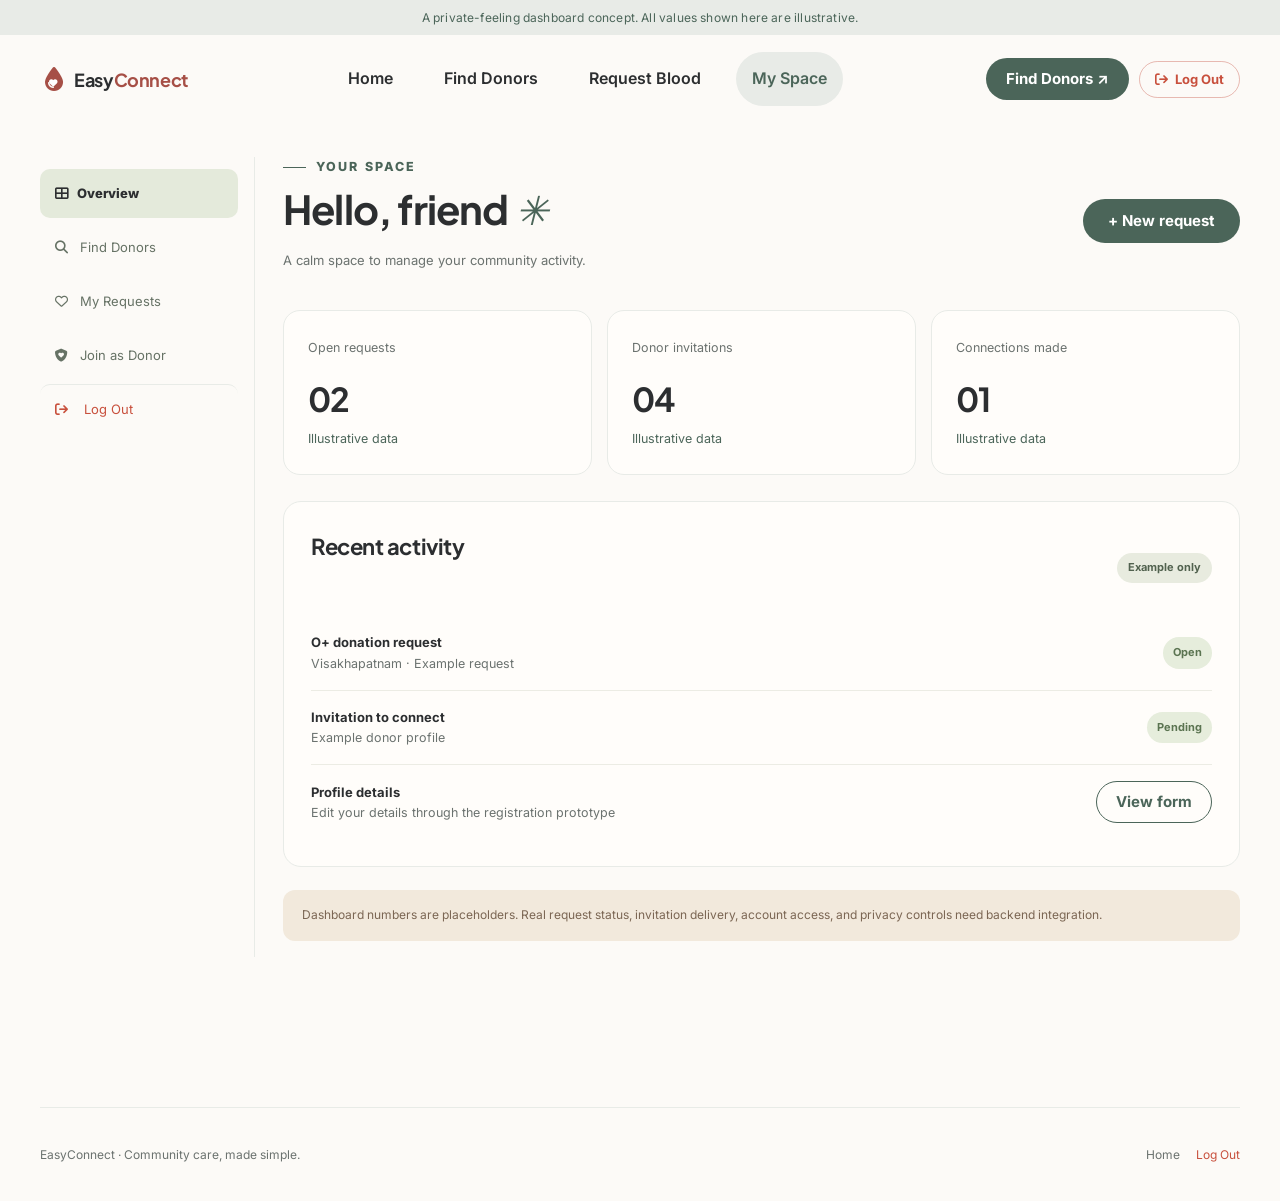
==== commit 326de415: "updated hero section" ====
--- a/dashboard.html
+++ b/dashboard.html
@@ -4,7 +4,11 @@
 <head>
     <meta charset="utf-8">
     <meta name="viewport" content="width=device-width, initial-scale=1">
+    <meta name="theme-color" content="#F8F9F5">
     <title>My Space — EasyConnect</title>
+    <link rel="preconnect" href="https://fonts.googleapis.com">
+    <link rel="preconnect" href="https://fonts.gstatic.com" crossorigin>
+    <link href="https://fonts.googleapis.com/css2?family=Inter:ital,opsz,wght@0,14..32,400..700;1,14..32,400..700&family=Plus+Jakarta+Sans:ital,wght@0,500;0,600;0,700;0,800;1,500;1,600&display=swap" rel="stylesheet">
     <link rel="stylesheet" href="https://cdnjs.cloudflare.com/ajax/libs/font-awesome/6.5.1/css/all.min.css">
     <link rel="stylesheet" href="styles.css">
 </head>
--- a/styles.css
+++ b/styles.css
@@ -1,43 +1,77 @@
-@import url('https://fonts.googleapis.com/css2?family=Plus+Jakarta+Sans:ital,wght@0,400;0,500;0,600;0,700;0,800;1,400;1,600&family=DM+Sans:wght@400;500;600;700&family=Manrope:wght@400;500;600;700;800&display=swap');
+@import url('https://fonts.googleapis.com/css2?family=Inter:ital,opsz,wght@0,14..32,400..700;1,14..32,400..700&family=Plus+Jakarta+Sans:ital,wght@0,500;0,600;0,700;0,800;1,500;1,600&display=swap');
 
 :root {
-    --paper: #FBF9F6;
+    /* Palette Tokens: Soft Sage + Terracotta */
+    --background: #F8F9F5;
+    --paper: #F8F9F5;
     --surface: #FFFFFF;
-    --ink: #2A2B2A;
-    --muted: #686A69;
-    --line: #E2DCD3;
-    --terracotta: #C8553D;
-    --terracotta-hover: #B44433;
-    --terracotta-light: #F3E2D8;
-    --peach-pill: #F3E2D8;
-    --peach-text: #5C2D22;
-    --sage: #455A4E;
-    --sage-hover: #34453B;
-    --sage-light: #EBF0EC;
-    --sage-soft: #F0F3EC;
-    --blood: #C8553D;
-    --blood-light: #F3E2D8;
-    --olive: #455A4E;
-    --olive-light: #EBF0EC;
-    --clay: #C8553D;
-    --shadow: 0 16px 45px rgba(42, 43, 42, .06);
-    --background: #FBF9F6;
-    --primary: #C8553D;
-    --primary-hover: #B44433;
-    --text: #2A2B2A;
-    --text-muted: #686A69;
-    --border: #E2DCD3;
-    --font-heading: 'Plus Jakarta Sans', Manrope, sans-serif;
-    --font-body: 'Plus Jakarta Sans', 'DM Sans', sans-serif;
-
-    /* Standardized Usability Design Tokens (Strict Radii & Type Scale) */
+    --card: #FFFFFF;
+    --softSurface: #E7EEE5;
+
+    /* Terracotta Accent (Primary Actions, Key Selected States) */
+    --accent: #A64F46;
+    --primary: #A64F46;
+    --primary-hover: #933E36;
+    --terracotta: #A64F46;
+    --terracotta-hover: #933E36;
+    --terracotta-light: #F7EAE8;
+    --blood: #A64F46;
+    --blood-hover: #933E36;
+    --blood-light: #F7EAE8;
+    --clay: #A64F46;
+
+    /* Sage Complement (Badges, Soft Surfaces, Secondary Highlights) */
+    --sage: #3D5A4C;
+    --sage-hover: #2E453A;
+    --sage-light: #E7EEE5;
+    --sage-soft: #EFF3ED;
+    --olive: #3D5A4C;
+    --olive-light: #E7EEE5;
+    --peach-pill: #E7EEE5;
+    --peach-text: #293631;
+
+    /* Neutral Typography & Ink */
+    --text: #293631;
+    --ink: #293631;
+    --muted: #5F6E66;
+    --text-muted: #5F6E66;
+
+    /* Lines & Borders */
+    --line: #DFE5DD;
+    --border: #DFE5DD;
+    --border-hover: #CAD4C7;
+
+    /* Semantic States */
+    --success: #2E6B4F;
+    --success-bg: #EAF3ED;
+    --error: #B83227;
+    --error-bg: #FBEBE9;
+    --warning: #945800;
+    --warning-bg: #FEF6E8;
+    --info: #2B6282;
+    --info-bg: #EBF4F9;
+
+    /* Subtle Restrained Shadows (NotebookLM / Google / Linear Style) */
+    --shadow-xs: 0 1px 3px rgba(41, 54, 49, 0.04);
+    --shadow-sm: 0 2px 8px rgba(41, 54, 49, 0.05);
+    --shadow-md: 0 8px 24px rgba(41, 54, 49, 0.07);
+    --shadow-lg: 0 16px 40px rgba(41, 54, 49, 0.09);
+    --shadow: var(--shadow-md);
+
+    /* Fonts: Plus Jakarta Sans for headings, Inter for body/nav/forms */
+    --font-heading: 'Plus Jakarta Sans', -apple-system, BlinkMacSystemFont, 'Segoe UI', Roboto, sans-serif;
+    --font-body: 'Inter', -apple-system, BlinkMacSystemFont, 'Segoe UI', Roboto, Helvetica, Arial, sans-serif;
+
+    /* Standardized Radii System */
+    --radius-xs: 4px;
     --radius-sm: 8px;
     --radius-md: 14px;
     --radius-lg: 20px;
     --radius-pill: 999px;
 
-    --text-xs: 12px;
-    --text-sm: 14px;
+    /* Fluid Typography Scale */
+    --text-xs: 12.5px;
+    --text-sm: 13.5px;
     --text-base: 15.5px;
     --text-md: 18px;
     --text-lg: 24px;
@@ -52,6 +86,7 @@
     scroll-behavior: smooth;
     scrollbar-width: thin;
     scrollbar-color: var(--sage) #F4EFEA;
+    overflow-x: hidden;
 }
 
 /* Tasteful native scrollbar progressive enhancement */
@@ -147,25 +182,36 @@
 
 body {
     margin: 0;
-    background: var(--paper);
-    color: var(--ink);
-    font-family: 'DM Sans', sans-serif;
-    -webkit-font-smoothing: antialiased
+    background: var(--background);
+    color: var(--text);
+    font-family: var(--font-body);
+    font-size: var(--text-base);
+    line-height: 1.6;
+    -webkit-font-smoothing: antialiased;
+    -moz-osx-font-smoothing: grayscale;
+    overflow-x: hidden;
 }
 
 h1,
 h2,
 h3,
 h4,
+h5,
+h6,
 p {
     margin-top: 0
 }
 
 h1,
 h2,
-h3 {
-    font-family: Manrope, sans-serif;
-    letter-spacing: -.055em
+h3,
+h4,
+h5,
+h6 {
+    font-family: var(--font-heading);
+    color: var(--text);
+    letter-spacing: -0.02em;
+    font-weight: 700;
 }
 
 a {
@@ -1982,30 +2028,19 @@
     .request-layout,
     .dashboard {
         grid-template-columns: 1fr;
-        gap: 18px
+        gap: 18px;
+    }
+
+    .form-card {
+        order: 1;
+        padding: 24px 20px;
     }
 
     .storypanel {
         position: static;
         min-height: 0;
-        order: -1;
-        padding: 25px
-    }
-
-    .illustration-wrap {
-        height: 235px
-    }
-
-    .donation-svg {
-        max-width: 290px
-    }
-
-    .storypanel h2 {
-        font-size: 23px
-    }
-
-    .form-card {
-        padding: 23px
+        order: 2;
+        padding: 25px;
     }
 
     .fields {
@@ -2230,39 +2265,39 @@
     zoom: 1;
 }
 
-/* Minimal, clean, modern UI styling matching reference screenshot */
+/* Minimal, clean, modern UI styling matching reference design */
 .site-header {
     position: sticky;
     top: 0;
     z-index: 100;
-    background: rgba(251, 249, 246, 0.85);
-    backdrop-filter: blur(10px);
-    -webkit-backdrop-filter: blur(10px);
-    padding: 8px 0;
-    transition: background-color 200ms ease, box-shadow 200ms ease, border-color 200ms ease, padding 200ms ease;
-    border-bottom: 1px solid rgba(226, 219, 209, 0.5);
-}
-
-.site-header.header-scrolled {
-    background: rgba(251, 249, 246, 0.96);
+    background: rgba(248, 249, 245, 0.94);
     backdrop-filter: blur(12px);
     -webkit-backdrop-filter: blur(12px);
-    box-shadow: 0 2px 14px rgba(42, 43, 42, 0.05);
-    border-bottom: 1px solid rgba(226, 219, 209, 0.65);
-    padding: 6px 0;
+    height: 64px;
+    min-height: 64px;
+    display: flex;
+    align-items: center;
+    border-bottom: 1px solid var(--border);
+    transition: background-color 200ms ease, box-shadow 200ms ease, border-color 200ms ease;
+}
+
+.site-header.header-scrolled {
+    background: rgba(248, 249, 245, 0.98);
+    box-shadow: var(--shadow-xs);
+    border-bottom: 1px solid var(--border);
 }
 
 .site-header .navbar {
-    min-height: 44px;
-    height: 44px;
+    min-height: 64px;
+    height: 64px;
     display: flex;
     align-items: center;
     justify-content: space-between;
-    gap: clamp(12px, 2.5vw, 36px);
-    width: 100% !important;
-    max-width: 100% !important;
-    padding: 0 clamp(20px, 3.5vw, 56px);
-    margin: 0;
+    gap: 24px;
+    width: 100%;
+    max-width: 1240px;
+    margin: 0 auto;
+    padding: 0 24px;
     box-sizing: border-box;
 }
 
@@ -2279,56 +2314,58 @@
     display: inline-grid;
     place-items: center;
     width: 26px;
-    height: 32px;
-    color: var(--terracotta);
-    font-size: 26px;
+    height: 30px;
+    color: var(--accent);
+    font-size: 24px;
 }
 
 .brand-icon .heart-icon {
     position: absolute;
     color: #FFFFFF;
-    font-size: 9.5px;
+    font-size: 8.5px;
     left: 8.5px;
-    bottom: 7px;
+    bottom: 6.5px;
 }
 
 .brand-name {
-    font: 800 18.5px 'Plus Jakarta Sans', Manrope, sans-serif;
-    letter-spacing: -0.4px;
-    color: var(--terracotta);
+    font-family: var(--font-heading);
+    font-weight: 700;
+    font-size: 18px;
+    letter-spacing: -0.02em;
+    color: var(--text);
 }
 
 .brand-name span {
-    color: var(--terracotta);
+    color: var(--accent);
 }
 
 .site-header .nav-links {
     display: flex;
     align-items: center;
-    gap: 3px;
+    gap: 4px;
     font-size: 13.5px;
     font-weight: 500;
-    font-family: 'Plus Jakarta Sans', sans-serif;
-    color: var(--ink);
+    font-family: var(--font-body);
+    color: var(--text);
 }
 
 .site-header .nav-links a {
     padding: 6px 14px;
     border-radius: var(--radius-pill);
-    transition: background 0.16s ease, color 0.16s ease;
+    transition: background-color 160ms ease, color 160ms ease;
     white-space: nowrap;
-    color: var(--ink);
+    color: var(--text);
     text-decoration: none;
 }
 
 .site-header .nav-links a:hover {
-    color: #111111;
-    background: rgba(243, 226, 216, 0.45);
+    color: var(--text);
+    background: var(--softSurface);
 }
 
 .site-header .nav-links a.active {
-    background: var(--peach-pill);
-    color: var(--peach-text);
+    background: var(--softSurface);
+    color: var(--sage);
     font-weight: 600;
 }
 
@@ -2339,346 +2376,359 @@
     flex-shrink: 0;
 }
 
-.nav-actions .btn-login {
-    background: #FFFFFF;
+.nav-actions .btn-nav-request {
+    background: transparent;
     border: 1.5px solid var(--border);
-    color: var(--ink);
+    color: var(--text);
     border-radius: var(--radius-pill);
-    padding: 0 18px;
-    min-height: 36px;
-    height: 36px;
+    padding: 0 16px;
+    min-height: 38px;
+    height: 38px;
     font-size: 13px;
     font-weight: 600;
-    font-family: 'Plus Jakarta Sans', sans-serif;
+    font-family: var(--font-body);
     display: inline-flex;
     align-items: center;
     justify-content: center;
-    transition: border-color 180ms ease, color 180ms ease, background-color 180ms ease, box-shadow 180ms ease, transform 180ms cubic-bezier(0.16, 1, 0.3, 1);
     text-decoration: none;
-    box-shadow: 0 1px 4px rgba(0, 0, 0, 0.03);
+    transition: all 180ms ease;
+}
+
+.nav-actions .btn-nav-request:hover {
+    border-color: var(--accent);
+    color: var(--accent);
+    background: #FFFFFF;
+}
+
+.nav-actions .btn-login {
+    background: transparent;
+    border: 1.5px solid transparent;
+    color: var(--text);
+    border-radius: var(--radius-pill);
+    padding: 0 16px;
+    min-height: 38px;
+    height: 38px;
+    font-size: 13px;
+    font-weight: 600;
+    font-family: var(--font-body);
+    display: inline-flex;
+    align-items: center;
+    justify-content: center;
+    text-decoration: none;
+    transition: all 180ms ease;
 }
 
 .nav-actions .btn-login:hover {
-    border-color: var(--sage);
+    background: var(--softSurface);
     color: var(--sage);
-    background: #FFFFFF;
-    transform: translateY(-1px);
 }
 
 .nav-actions .btn-signup {
-    background: var(--sage);
+    background: var(--accent);
     color: #FFFFFF;
     border-radius: var(--radius-pill);
     padding: 0 18px;
-    min-height: 36px;
-    height: 36px;
+    min-height: 38px;
+    height: 38px;
     font-size: 13px;
-    font-weight: 700;
-    font-family: 'Plus Jakarta Sans', sans-serif;
-    border: 1.5px solid var(--sage);
+    font-weight: 600;
+    font-family: var(--font-body);
+    border: 1.5px solid var(--accent);
     display: inline-flex;
     align-items: center;
     justify-content: center;
-    transition: background-color 180ms ease, border-color 180ms ease, color 180ms ease, box-shadow 180ms ease, transform 180ms cubic-bezier(0.16, 1, 0.3, 1);
     text-decoration: none;
-    box-shadow: 0 2px 8px rgba(69, 90, 78, 0.18);
+    box-shadow: 0 2px 8px rgba(166, 79, 70, 0.2);
+    transition: all 180ms ease;
 }
 
 .nav-actions .btn-signup:hover {
-    background: var(--sage-hover);
-    border-color: var(--sage-hover);
+    background: var(--primary-hover);
+    border-color: var(--primary-hover);
     color: #FFFFFF;
     transform: translateY(-1px);
-}
-
-/* Full Viewport Hero Section */
+    box-shadow: 0 4px 12px rgba(166, 79, 70, 0.28);
+}
+
+/* =========================================================
+   HOMEPAGE HERO SECTION (Balanced 2-Column Desktop & Mobile Optimized)
+   ========================================================= */
 .hero-viewport {
     position: relative;
-    min-height: calc(100vh - 60px);
+    background: var(--background);
+    padding: 36px 0 52px;
+    overflow: hidden;
+}
+
+.hero-container {
+    width: min(1240px, calc(100% - 48px));
+    margin: 0 auto;
+    position: relative;
+    z-index: 2;
+}
+
+/* 2-Column Desktop Grid */
+.hero-grid {
+    display: grid;
+    grid-template-columns: minmax(0, 1.15fr) minmax(0, 0.85fr);
+    align-items: center;
+    gap: clamp(32px, 4vw, 56px);
+    width: 100%;
+}
+
+/* Left Column: Content (~55% on desktop) */
+.hero-content-col {
     display: flex;
     flex-direction: column;
-    justify-content: flex-start;
+    align-items: flex-start;
+    text-align: left;
+    max-width: 620px;
+}
+
+.hero-badge {
+    display: inline-flex;
+    align-items: center;
+    gap: 8px;
+    padding: 6px 14px;
+    background: var(--softSurface);
+    border: 1px solid rgba(61, 90, 76, 0.16);
+    border-radius: var(--radius-pill);
+    font-size: 13px;
+    font-weight: 600;
+    font-family: var(--font-body);
+    color: var(--sage);
+    margin-bottom: 18px;
+}
+
+.hero-badge i {
+    font-size: 12px;
+    color: var(--accent);
+}
+
+.hero-headline {
+    font-family: var(--font-heading);
+    font-size: clamp(32px, 3.4vw, 50px);
+    font-weight: 700;
+    line-height: 1.16;
+    letter-spacing: -0.025em;
+    margin: 0 0 16px;
+    color: var(--text);
+}
+
+.hero-headline .accent-terracotta {
+    color: var(--accent);
+}
+
+.hero-description {
+    font-family: var(--font-body);
+    font-size: clamp(15px, 1.1vw, 16.5px);
+    line-height: 1.6;
+    color: var(--muted);
+    max-width: 520px;
+    margin: 0 0 28px;
+}
+
+/* Hero Action Buttons */
+.hero-buttons {
+    display: flex;
+    align-items: center;
+    flex-wrap: wrap;
+    gap: 12px;
+    margin-bottom: 20px;
+}
+
+.btn-hero-find {
+    background: var(--sage) !important;
+    color: #FFFFFF !important;
+    border: 1.5px solid var(--sage);
+    border-radius: var(--radius-pill);
+    padding: 12px 24px;
+    font-size: 14.5px;
+    font-weight: 600;
+    font-family: var(--font-body);
+    display: inline-flex;
+    align-items: center;
+    gap: 8px;
+    text-decoration: none;
+    box-shadow: var(--shadow-sm);
+    transition: all 180ms ease;
+    cursor: pointer;
+}
+
+.btn-hero-find:hover {
+    background: var(--sage-hover) !important;
+    border-color: var(--sage-hover);
+    transform: translateY(-1.5px);
+    box-shadow: var(--shadow-md);
+}
+
+.btn-hero-request {
+    background: var(--accent) !important;
+    color: #FFFFFF !important;
+    border: 1.5px solid var(--accent);
+    border-radius: var(--radius-pill);
+    padding: 12px 24px;
+    font-size: 14.5px;
+    font-weight: 600;
+    font-family: var(--font-body);
+    display: inline-flex;
+    align-items: center;
+    gap: 8px;
+    text-decoration: none;
+    box-shadow: 0 4px 14px rgba(166, 79, 70, 0.22);
+    transition: all 180ms ease;
+    cursor: pointer;
+}
+
+.btn-hero-request:hover {
+    background: var(--primary-hover) !important;
+    border-color: var(--primary-hover);
+    transform: translateY(-1.5px);
+    box-shadow: 0 6px 18px rgba(166, 79, 70, 0.3);
+}
+
+.btn-hero-donor {
+    background: #FFFFFF !important;
+    color: var(--text) !important;
+    border: 1.5px solid var(--border);
+    border-radius: var(--radius-pill);
+    padding: 12px 22px;
+    font-size: 14px;
+    font-weight: 600;
+    font-family: var(--font-body);
+    display: inline-flex;
+    align-items: center;
+    gap: 8px;
+    text-decoration: none;
+    box-shadow: var(--shadow-xs);
+    transition: all 180ms ease;
+    cursor: pointer;
+}
+
+.btn-hero-donor:hover {
+    background: #FFFFFF !important;
+    border-color: var(--border-hover);
+    transform: translateY(-1.5px);
+    box-shadow: var(--shadow-sm);
+}
+
+.droplet-terracotta {
+    color: var(--accent);
+    font-size: 15px;
+}
+
+.hero-privacy-reassurance {
+    display: inline-flex;
+    align-items: center;
+    gap: 8px;
+    font-size: 12.5px;
+    color: var(--muted);
+    font-family: var(--font-body);
+}
+
+.hero-privacy-reassurance i {
+    color: var(--sage);
+    font-size: 13px;
+}
+
+/* Right Column: 3D Animation Stage Frame */
+.hero-visual-col {
+    position: relative;
+    width: 100%;
+    display: flex;
+    justify-content: center;
+    align-items: center;
+}
+
+.hero-canvas-frame {
+    position: relative;
+    width: 100%;
+    max-width: 560px;
+    height: 420px;
+    background: var(--background);
+    border-radius: var(--radius-lg);
     overflow: hidden;
-    padding: 12px 0 46px;
-    background: var(--paper);
-}
-
-.bg-canvas-container {
+}
+
+.hero-canvas-frame .bg-canvas-container {
     position: absolute;
     inset: 0;
     width: 100%;
     height: 100%;
-    z-index: 1;
-    overflow: hidden;
-    pointer-events: auto;
-}
-
-.hero-3d-full-canvas {
-    position: absolute;
-    inset: 0;
+}
+
+.hero-canvas-frame .hero-3d-full-canvas {
     width: 100%;
     height: 100%;
     display: block;
-    z-index: 1;
-}
-
-.hero-container {
+}
+
+/* Accessible Hero 3D Animation Pause / Resume Button */
+.hero-3d-pause-btn {
+    position: absolute;
+    top: 14px;
+    right: 14px;
+    width: 36px;
+    height: 36px;
+    border-radius: 50%;
+    background: rgba(255, 255, 255, 0.88);
+    border: 1px solid var(--border);
+    color: var(--text);
+    display: inline-flex;
+    align-items: center;
+    justify-content: center;
+    cursor: pointer;
+    font-size: 12px;
+    box-shadow: var(--shadow-xs);
+    z-index: 10;
+    backdrop-filter: blur(6px);
+    transition: all 180ms ease;
+}
+
+.hero-3d-pause-btn:hover {
+    background: #FFFFFF;
+    color: var(--accent);
+    transform: scale(1.05);
+}
+
+.hero-3d-pause-btn:focus-visible {
+    outline: 2px solid var(--sage);
+    outline-offset: 2px;
+}
+
+/* Bottom Trust Bar (Desktop) */
+.hero-bottom-trust {
     display: flex;
     flex-direction: column;
     align-items: center;
-    width: min(1200px, calc(100% - 48px));
-    margin: 0 auto;
-    position: relative;
-    z-index: 2;
-    pointer-events: none;
-}
-
-.hero-top-header {
-    text-align: center;
-    max-width: 860px;
-    margin: 0 auto;
-    pointer-events: auto;
-}
-
-.hero-badge {
-    display: inline-flex;
-    align-items: center;
-    gap: 8px;
-    padding: 6px 18px;
-    background: rgba(69, 90, 78, 0.08);
-    border: 1px solid rgba(69, 90, 78, 0.18);
-    border-radius: 999px;
-    font-size: 13px;
-    font-weight: 600;
-    font-family: 'Plus Jakarta Sans', sans-serif;
-    color: var(--sage);
-    margin-bottom: 16px;
-}
-
-.hero-badge i {
-    font-size: 13px;
-    color: var(--sage);
-}
-
-.hero-badge span {
-    color: var(--sage);
-}
-
-.hero-headline {
-    font-family: 'Plus Jakarta Sans', 'Manrope', sans-serif;
-    font-size: clamp(22px, 2.3vw, 32px);
-    font-weight: 700;
-    line-height: 1.24;
-    letter-spacing: -0.02em;
-    margin: 0 0 10px;
-    color: var(--ink);
-}
-
-.hero-headline .accent-sage {
-    color: var(--sage);
-}
-
-.hero-description,
-.hero-subtitle {
-    font-size: clamp(14px, 1.1vw, 15.5px);
-    line-height: 1.6;
-    color: var(--muted);
-    font-family: 'Plus Jakarta Sans', 'DM Sans', sans-serif;
-    max-width: 500px;
-    margin: 0 auto;
-}
-
-.hero-middle-stage {
+    gap: 18px;
+    margin-top: 40px;
     width: 100%;
-    min-height: 310px;
-    position: relative;
-    pointer-events: none;
-}
-
-.hero-3d-status,
-.hero-story-nav {
-    display: none !important;
-}
-
-.hero-story-pill {
-    padding: 5px 12px;
-    border-radius: 999px;
-    font: 700 11px/1.2 'Plus Jakarta Sans', Manrope, sans-serif;
-    color: #686A69;
-    border: none;
-    background: transparent;
-    cursor: pointer;
-    transition: color 180ms ease, background-color 180ms ease, box-shadow 180ms ease;
-    display: inline-flex;
-    align-items: center;
-    gap: 6px;
-    white-space: nowrap;
-}
-
-.hero-story-pill .pill-dot {
-    width: 6px;
-    height: 6px;
-    border-radius: 50%;
-    background: #A8AFA9;
-    transition: background 0.2s ease, transform 0.2s ease;
-}
-
-.hero-story-pill:hover {
-    color: var(--ink);
-    background: rgba(246, 241, 235, 0.75);
-}
-
-.hero-story-pill.active {
-    background: var(--sage);
-    color: #FFFFFF;
-    box-shadow: 0 2px 8px rgba(69, 90, 78, 0.25);
-}
-
-.hero-story-pill.active .pill-dot {
-    background: #FFFFFF;
-    transform: scale(1.2);
-}
-
-.hero-lower-area {
-    width: 100%;
-    display: flex;
-    flex-direction: column;
-    align-items: center;
-    pointer-events: auto;
-    margin-top: 10px;
-}
-
-.hero-buttons {
-    display: flex;
-    align-items: center;
-    justify-content: center;
-    gap: 16px;
-    flex-wrap: wrap;
-    margin-bottom: 24px;
-}
-
-.btn-hero-sage,
-.btn-primary {
-    background: var(--sage);
-    color: #FFFFFF !important;
-    border-radius: var(--radius-pill);
-    padding: 13px 32px;
-    font-size: var(--text-sm);
-    font-weight: 700;
-    font-family: 'Plus Jakarta Sans', sans-serif;
-    display: inline-flex;
-    align-items: center;
-    gap: 10px;
-    border: 1.5px solid var(--sage);
-    box-shadow: 0 4px 16px rgba(69, 90, 78, 0.22);
-    transition: background-color 180ms ease, border-color 180ms ease, color 180ms ease, box-shadow 180ms ease, transform 180ms cubic-bezier(0.16, 1, 0.3, 1);
-    text-decoration: none;
-    cursor: pointer;
-}
-
-.btn-hero-sage:hover,
-.btn-primary:hover {
-    background: var(--sage-hover);
-    border-color: var(--sage-hover);
-    transform: translateY(-2px);
-    box-shadow: 0 8px 24px rgba(69, 90, 78, 0.3);
-    color: #FFFFFF !important;
-}
-
-.btn-hero-white,
-.btn-secondary {
-    background: #FFFFFF;
-    color: var(--ink) !important;
-    border: 1.5px solid var(--border);
-    border-radius: var(--radius-pill);
-    padding: 13px 32px;
-    font-size: var(--text-sm);
-    font-weight: 700;
-    font-family: 'Plus Jakarta Sans', sans-serif;
-    display: inline-flex;
-    align-items: center;
-    gap: 10px;
-    box-shadow: 0 2px 10px rgba(0, 0, 0, 0.03);
-    transition: background-color 180ms ease, border-color 180ms ease, color 180ms ease, box-shadow 180ms ease, transform 180ms cubic-bezier(0.16, 1, 0.3, 1);
-    text-decoration: none;
-    cursor: pointer;
-}
-
-.btn-hero-white:hover,
-.btn-secondary:hover {
-    background: #FDFCFA;
-    border-color: var(--sage);
-    transform: translateY(-2px);
-    box-shadow: 0 6px 18px rgba(44, 46, 48, 0.08);
-    color: var(--ink) !important;
-}
-
-.droplet-terracotta {
-    color: var(--terracotta);
-    font-size: 15px;
-}
-
-.community-pillars-card {
-    background: #FFFFFF;
-    border: 1px solid rgba(226, 220, 211, 0.9);
-    border-radius: 20px;
-    box-shadow: 0 4px 20px rgba(44, 46, 48, 0.035);
-    width: 100%;
-    max-width: 660px;
-    padding: 20px 28px;
-    display: flex;
-    align-items: center;
-    justify-content: space-around;
-}
-
-.pillar-item {
-    display: flex;
-    align-items: center;
-    gap: 10px;
-    font-size: 13.5px;
-    font-weight: 700;
-    color: var(--ink);
-    font-family: 'Plus Jakarta Sans', sans-serif;
-}
-
-.pillar-item i {
-    font-size: 17px;
-    color: var(--ink);
-}
-
-.pillar-divider {
-    width: 1px;
-    height: 32px;
-    background: #ECE7DF;
-}
-
-/* 3 Simple Feature Cards in Hero Section */
+}
+
 .three-feature-cards {
     display: grid;
     grid-template-columns: repeat(3, 1fr);
-    gap: 20px;
+    gap: 16px;
     width: 100%;
-    max-width: 820px;
-    margin-top: 26px;
-    pointer-events: auto;
+    max-width: 860px;
 }
 
 .feature-card {
-    background: rgba(255, 255, 255, 0.95);
-    border: 1px solid rgba(226, 220, 211, 0.9);
+    background: #FFFFFF;
+    border: 1px solid var(--border);
     border-radius: var(--radius-md);
     padding: 12px 18px;
     display: flex;
     align-items: center;
     gap: 12px;
-    box-shadow: 0 2px 10px rgba(44, 46, 48, 0.025);
-    cursor: default;
+    box-shadow: var(--shadow-xs);
     transition: border-color 180ms ease, box-shadow 180ms ease;
 }
 
 .feature-card:hover {
-    border-color: rgba(69, 90, 78, 0.3);
-    box-shadow: 0 4px 14px rgba(44, 46, 48, 0.04);
+    border-color: var(--border-hover);
+    box-shadow: var(--shadow-sm);
 }
 
 .feature-card .fc-icon {
@@ -2692,12 +2742,12 @@
 }
 
 .feature-card .fc-icon.icon-terracotta {
-    background: rgba(200, 85, 61, 0.12);
-    color: var(--terracotta);
+    background: var(--terracotta-light);
+    color: var(--accent);
 }
 
 .feature-card .fc-icon.icon-sage {
-    background: rgba(69, 90, 78, 0.12);
+    background: var(--softSurface);
     color: var(--sage);
 }
 
@@ -2709,55 +2759,50 @@
 }
 
 .feature-card .fc-title {
-    font: 700 13.5px 'Plus Jakarta Sans', sans-serif;
-    color: var(--ink);
+    font: 600 13.5px var(--font-heading);
+    color: var(--text);
     margin: 0;
     white-space: nowrap;
 }
 
 .feature-card .fc-desc {
-    font: 500 12px/1.3 'Plus Jakarta Sans', sans-serif;
+    font: 400 12px/1.3 var(--font-body);
     color: var(--muted);
     white-space: nowrap;
 }
 
-/* Accessible Hero 3D Animation Pause / Resume Button */
-.hero-3d-pause-btn {
-    position: absolute;
-    bottom: 24px;
-    right: 28px;
-    width: 44px;
-    height: 44px;
-    border-radius: 50%;
-    background: rgba(255, 255, 255, 0.9);
-    border: 1px solid rgba(226, 219, 209, 0.9);
-    color: var(--ink);
-    display: inline-flex;
-    align-items: center;
-    justify-content: center;
-    cursor: pointer;
-    font-size: 14px;
-    box-shadow: 0 2px 10px rgba(42, 43, 42, 0.08);
-    z-index: 15;
-    backdrop-filter: blur(8px);
-    -webkit-backdrop-filter: blur(8px);
-    transition: background-color 180ms ease, color 180ms ease, transform 180ms cubic-bezier(0.16, 1, 0.3, 1), box-shadow 180ms ease;
-}
-
-.hero-3d-pause-btn:hover {
+.community-pillars-card {
     background: #FFFFFF;
+    border: 1px solid var(--border);
+    border-radius: var(--radius-lg);
+    box-shadow: var(--shadow-xs);
+    width: 100%;
+    max-width: 680px;
+    padding: 14px 28px;
+    display: flex;
+    align-items: center;
+    justify-content: space-around;
+}
+
+.pillar-item {
+    display: flex;
+    align-items: center;
+    gap: 10px;
+    font-size: 13.5px;
+    font-weight: 600;
+    color: var(--text);
+    font-family: var(--font-body);
+}
+
+.pillar-item i {
+    font-size: 16px;
     color: var(--sage);
-    transform: translateY(-1.5px);
-    box-shadow: 0 4px 14px rgba(42, 43, 42, 0.12);
-}
-
-.hero-3d-pause-btn:active {
-    transform: translateY(0.5px) scale(0.98);
-}
-
-.hero-3d-pause-btn:focus-visible {
-    outline: 2px solid var(--sage);
-    outline-offset: 2px;
+}
+
+.pillar-divider {
+    width: 1px;
+    height: 28px;
+    background: var(--line);
 }
 
 /* Static Fallback Illustration when WebGL / Three.js unavailable */
@@ -3007,24 +3052,27 @@
 
 .section-label {
     display: inline-block;
-    color: var(--olive);
+    color: var(--sage);
     font-size: var(--text-xs);
-    font-weight: 800;
-    letter-spacing: 1.8px;
+    font-weight: 700;
+    letter-spacing: 1.5px;
     text-transform: uppercase;
     margin-bottom: 10px;
 }
 
 .section-heading h2 {
-    font: 800 clamp(24px, 2.6vw, 36px) Manrope, sans-serif;
-    letter-spacing: -.035em;
+    font-family: var(--font-heading);
+    font-size: clamp(24px, 2.5vw, 34px);
+    font-weight: 700;
+    letter-spacing: -0.02em;
     margin: 0 0 10px;
-    color: var(--ink);
+    color: var(--text);
 }
 
 .section-heading p {
+    font-family: var(--font-body);
     font-size: 15px;
-    line-height: 1.65;
+    line-height: 1.6;
     color: var(--muted);
     margin: 0;
 }
@@ -3036,38 +3084,43 @@
 }
 
 .min-card {
-    background: #FAF8F1;
-    border: 1px solid var(--line);
-    border-radius: 20px;
-    padding: 26px 22px;
-    transition: transform 0.2s, box-shadow 0.2s;
+    background: #FFFFFF;
+    border: 1px solid var(--border);
+    border-radius: var(--radius-md);
+    padding: 24px;
+    box-shadow: var(--shadow-xs);
+    transition: all 180ms ease;
 }
 
 .min-card:hover {
-    transform: translateY(-3px);
-    box-shadow: var(--shadow);
+    transform: translateY(-2px);
+    border-color: var(--border-hover);
+    box-shadow: var(--shadow-sm);
 }
 
 .min-icon {
-    width: 46px;
-    height: 46px;
-    border-radius: 12px;
-    background: #E5EADC;
-    color: var(--olive);
+    width: 42px;
+    height: 42px;
+    border-radius: var(--radius-sm);
+    background: var(--softSurface);
+    color: var(--sage);
     display: grid;
     place-items: center;
-    font-size: 19px;
-    margin-bottom: 16px;
+    font-size: 17px;
+    margin-bottom: 14px;
 }
 
 .min-card h3 {
-    font-size: 17px;
+    font-family: var(--font-heading);
+    font-size: 16.5px;
+    font-weight: 600;
     margin: 0 0 8px;
-    color: var(--ink);
+    color: var(--text);
 }
 
 .min-card p {
-    font-size: 13.5px;
+    font-family: var(--font-body);
+    font-size: 14px;
     line-height: 1.6;
     color: var(--muted);
     margin: 0;
@@ -3076,44 +3129,51 @@
 /* Step Cards */
 .step-card {
     background: #FFFFFF;
-    border: 1px solid var(--line);
-    border-radius: 20px;
-    padding: 26px 22px;
-    transition: transform 0.2s, box-shadow 0.2s;
+    border: 1px solid var(--border);
+    border-radius: var(--radius-md);
+    padding: 24px 20px;
+    box-shadow: var(--shadow-xs);
+    transition: all 180ms ease;
 }
 
 .step-card:hover {
-    transform: translateY(-3px);
-    box-shadow: var(--shadow);
+    transform: translateY(-2px);
+    border-color: var(--border-hover);
+    box-shadow: var(--shadow-sm);
 }
 
 .step-num {
-    font: 800 22px Manrope, sans-serif;
-    color: #AEC1A6;
-    margin-bottom: 12px;
+    font-family: var(--font-heading);
+    font-size: 20px;
+    font-weight: 700;
+    color: var(--sage);
+    margin-bottom: 10px;
     display: block;
 }
 
 .step-icon {
-    width: 46px;
-    height: 46px;
-    border-radius: 12px;
-    background: #EFF4EB;
-    color: var(--olive);
+    width: 42px;
+    height: 42px;
+    border-radius: var(--radius-sm);
+    background: var(--softSurface);
+    color: var(--sage);
     display: grid;
     place-items: center;
-    font-size: 18px;
+    font-size: 17px;
     margin-bottom: 14px;
 }
 
 .step-card h3 {
-    font-size: 17px;
+    font-family: var(--font-heading);
+    font-size: 16.5px;
+    font-weight: 600;
     margin: 0 0 8px;
-    color: var(--ink);
+    color: var(--text);
 }
 
 .step-card p {
-    font-size: 13.5px;
+    font-family: var(--font-body);
+    font-size: 14px;
     line-height: 1.6;
     color: var(--muted);
     margin: 0;
@@ -3134,18 +3194,18 @@
 }
 
 .info-box {
-    background: #FCFAF7;
-    border: 1px solid #E8EBE7;
+    background: #FFFFFF;
+    border: 1px solid var(--border);
     border-radius: var(--radius-lg);
-    padding: 36px 32px;
+    padding: 32px 28px;
     display: flex;
     flex-direction: column;
-    box-shadow: 0 4px 20px rgba(44, 46, 48, 0.02);
+    box-shadow: var(--shadow-xs);
 }
 
 .box-tag {
     font-size: var(--text-xs);
-    font-weight: 800;
+    font-weight: 700;
     letter-spacing: 1.5px;
     color: var(--sage);
     margin-bottom: 12px;
@@ -3153,50 +3213,56 @@
 }
 
 .info-box h3 {
-    font: 800 23px/1.25 Manrope, sans-serif;
-    letter-spacing: -0.4px;
+    font-family: var(--font-heading);
+    font-size: 22px;
+    font-weight: 700;
+    line-height: 1.25;
+    letter-spacing: -0.02em;
     margin: 0 0 8px;
-    color: var(--ink);
+    color: var(--text);
 }
 
 .info-box-desc {
+    font-family: var(--font-body);
     font-size: 14px;
     color: var(--muted);
-    margin: 0 0 24px;
+    margin: 0 0 20px;
     line-height: 1.55;
 }
 
 .split-feature-list {
     display: flex;
     flex-direction: column;
+    gap: 12px;
+    margin-top: auto;
+}
+
+.split-feature-item {
+    display: flex;
+    align-items: flex-start;
     gap: 14px;
-    margin-top: auto;
-}
-
-.split-feature-item {
-    display: flex;
-    align-items: flex-start;
-    gap: 16px;
-    padding: 16px 18px;
-    background: #FFFFFF;
-    border: 1px solid #E8EBE7;
+    padding: 14px 16px;
+    background: var(--background);
+    border: 1px solid var(--border);
     border-radius: var(--radius-md);
-    transition: transform 0.2s ease, box-shadow 0.2s ease, border-color 0.2s ease;
+    transition: transform 0.18s ease, box-shadow 0.18s ease, border-color 0.18s ease;
 }
 
 .split-feature-item:hover {
-    border-color: #D6E0D2;
-    transform: translateY(-2px);
-    box-shadow: 0 8px 20px rgba(44, 46, 48, 0.04);
+    border-color: var(--border-hover);
+    transform: translateY(-1.5px);
+    box-shadow: var(--shadow-xs);
 }
 
 .wave-badge-num {
-    width: 34px;
-    height: 34px;
+    width: 32px;
+    height: 32px;
     border-radius: var(--radius-sm);
-    background: rgba(69, 90, 78, 0.12);
+    background: var(--softSurface);
     color: var(--sage);
-    font: 800 13px Manrope, sans-serif;
+    font-family: var(--font-heading);
+    font-weight: 700;
+    font-size: 13px;
     display: grid;
     place-items: center;
     flex-shrink: 0;
@@ -3204,10 +3270,10 @@
 }
 
 .feature-icon-box {
-    width: 34px;
-    height: 34px;
+    width: 32px;
+    height: 32px;
     border-radius: var(--radius-sm);
-    background: rgba(69, 90, 78, 0.12);
+    background: var(--softSurface);
     color: var(--sage);
     display: grid;
     place-items: center;
@@ -3230,8 +3296,10 @@
 }
 
 .item-title {
-    font: 700 15px Manrope, sans-serif;
-    color: var(--ink);
+    font-family: var(--font-heading);
+    font-weight: 600;
+    font-size: 15px;
+    color: var(--text);
     margin: 0;
 }
 
@@ -3239,10 +3307,12 @@
     display: inline-block;
     padding: 3px 10px;
     background: var(--terracotta-light);
-    color: var(--terracotta);
+    color: var(--accent);
     border-radius: var(--radius-pill);
-    font-size: var(--text-xs);
-    font-weight: 700;
+    font-size: 12px;
+    font-weight: 600;
+    font-family: var(--font-body);
+}
     white-space: nowrap;
     letter-spacing: 0.2px;
 }
@@ -3604,86 +3674,101 @@
     transform: translateY(-1.5px);
 }
 
-/* Clean & Minimal Site Footer */
+/* Clean Structured Multi-Column Site Footer (Desktop Requirement 21 & Mobile) */
 .site-footer {
-    background: var(--paper);
-    border-top: 1px solid var(--line);
-    padding: 48px 0 32px;
-    margin-top: 20px;
+    background: var(--background);
+    border-top: 1px solid var(--border);
+    padding: 56px 0 32px;
+    margin-top: 40px;
 }
 
 .footer-container {
+    width: min(1240px, calc(100% - 48px));
+    margin: 0 auto;
     display: flex;
     flex-direction: column;
 }
 
-.footer-top-row {
-    display: flex;
-    align-items: center;
-    justify-content: space-between;
-    gap: 32px;
-    flex-wrap: wrap;
-}
-
-.footer-brand-wrap {
+.footer-columns-grid {
+    display: grid;
+    grid-template-columns: minmax(0, 1.6fr) repeat(3, minmax(0, 1fr));
+    gap: clamp(24px, 3.5vw, 48px);
+}
+
+.footer-col {
     display: flex;
     flex-direction: column;
-    gap: 8px;
-    max-width: 380px;
-}
-
-.footer-brand-wrap .brand {
-    display: inline-flex;
-    align-items: center;
-    gap: 10px;
-    text-decoration: none;
-}
-
-.footer-brand-wrap .brand-name {
-    color: var(--terracotta);
-}
-
-.footer-brand-wrap .brand-name span {
-    color: var(--terracotta);
+}
+
+.footer-col-brand {
+    max-width: 360px;
 }
 
 .footer-tagline {
     color: var(--muted);
+    font-size: 14px;
+    line-height: 1.6;
+    margin: 12px 0 16px;
+    font-family: var(--font-body);
+}
+
+.footer-voluntary-badge {
+    display: inline-flex;
+    align-items: center;
+    gap: 8px;
+    font-size: 12.5px;
+    font-weight: 500;
+    color: var(--sage);
+    background: var(--softSurface);
+    padding: 6px 14px;
+    border-radius: var(--radius-pill);
+    width: fit-content;
+}
+
+.footer-col-title {
+    font-family: var(--font-heading);
     font-size: 13.5px;
-    line-height: 1.5;
+    font-weight: 700;
+    letter-spacing: 0.04em;
+    text-transform: uppercase;
+    color: var(--text);
+    margin-bottom: 16px;
+}
+
+.footer-links-list {
+    list-style: none;
+    padding: 0;
     margin: 0;
-}
-
-.footer-nav {
-    display: flex;
-    align-items: center;
-    gap: 24px;
-    flex-wrap: wrap;
-}
-
-.footer-nav a,
-.footer-nav .footer-report-link {
-    font-size: 14px;
-    font-weight: 600;
-    color: var(--ink);
+    display: flex;
+    flex-direction: column;
+    gap: 10px;
+}
+
+.footer-links-list li a,
+.footer-links-list li .footer-report-btn {
+    font-family: var(--font-body);
+    font-size: 13.5px;
+    color: var(--muted);
     text-decoration: none;
     background: none;
     border: none;
     padding: 0;
     cursor: pointer;
-    font-family: inherit;
-    transition: color 0.18s ease, transform 0.18s ease;
-}
-
-.footer-nav a:hover,
-.footer-nav .footer-report-link:hover {
-    color: var(--terracotta);
+    text-align: left;
+    transition: color 160ms ease, transform 160ms ease;
+    display: inline-block;
+}
+
+.footer-links-list li a:hover,
+.footer-links-list li .footer-report-btn:hover {
+    color: var(--accent);
+    transform: translateX(2px);
 }
 
 .footer-divider {
     height: 1px;
     background: var(--line);
-    margin: 28px 0 24px;
+    margin: 36px 0 24px;
     width: 100%;
 }
 
@@ -3699,12 +3784,15 @@
     color: var(--muted);
     font-size: 13px;
     margin: 0;
+    font-family: var(--font-body);
+    line-height: 1.5;
+    max-width: 650px;
 }
 
 .footer-meta {
     display: flex;
     align-items: center;
-    gap: 12px;
+    gap: 10px;
 }
 
 .footer-pill {
@@ -3712,12 +3800,11 @@
     align-items: center;
     gap: 6px;
     padding: 5px 12px;
-    background: var(--terracotta-light);
-    color: var(--terracotta);
-    font-size: 11.5px;
-    font-weight: 700;
-    border-radius: 999px;
-    letter-spacing: 0.2px;
+    background: var(--softSurface);
+    color: var(--sage);
+    font-size: 12px;
+    font-weight: 600;
+    border-radius: var(--radius-pill);
 }
 
 .footer-pill i {
@@ -3921,14 +4008,19 @@
     }
 }
 
-@media(max-width:690px) {
+@media (max-width: 767px) {
     .container {
-        width: min(100% - 32px, 1440px);
+        width: min(100% - 32px, 1240px);
+    }
+
+    .site-header {
+        height: 56px;
+        min-height: 56px;
     }
 
     .site-header .navbar {
-        min-height: 44px;
-        height: 44px;
+        min-height: 56px;
+        height: 56px;
         padding: 0 16px;
     }
 
@@ -3936,6 +4028,7 @@
         font-size: 17px;
     }
 
+    .nav-actions .btn-nav-request,
     .nav-actions .btn-login {
         display: none;
     }
@@ -3952,63 +4045,80 @@
         right: 16px;
     }
 
+    /* Requirement 1: Mobile Hero (highest priority) */
     .hero-viewport {
-        min-height: auto;
-        padding: 20px 0 35px;
-    }
-
-    .hero-viewport h1 {
-        font-size: clamp(26px, 7vw, 36px);
-        letter-spacing: -.035em;
+        min-height: auto !important;
+        padding: 24px 0 28px !important;
+    }
+
+    .hero-grid {
+        grid-template-columns: 1fr !important;
+        gap: 0 !important;
+    }
+
+    .hero-content-col {
+        max-width: 100% !important;
+        text-align: center !important;
+        align-items: center !important;
+    }
+
+    .hero-badge {
+        font-size: 12px;
+        padding: 5px 12px;
+        margin-bottom: 12px;
+    }
+
+    .hero-headline {
+        font-size: clamp(26px, 7vw, 34px) !important;
+        line-height: 1.2 !important;
+        max-width: 440px;
+        margin: 0 auto 12px !important;
     }
 
     .hero-description {
-        font-size: 14.5px;
-        margin-bottom: 22px;
+        font-size: 14.5px !important;
+        line-height: 1.5 !important;
+        max-width: 380px;
+        margin: 0 auto 20px !important;
     }
 
     .hero-buttons {
-        flex-direction: column;
-        align-items: stretch;
-        gap: 12px;
-        margin-bottom: 24px;
+        width: 100%;
+        max-width: 340px;
+        flex-direction: column !important;
+        align-items: stretch !important;
+        gap: 10px !important;
+        margin: 0 auto 16px !important;
     }
 
     .hero-buttons .btn {
-        width: 100%;
-        min-height: 48px;
-        justify-content: center;
-    }
-
-    .hero-image {
-        height: auto;
-        max-height: 300px;
-        border-radius: 22px;
-    }
-
-    .hero-story-floating-card {
-        min-height: 250px;
-    }
-
-    .hero-story-nav {
-        gap: 3px;
-        padding: 3px 4px;
-    }
-
-    .hero-story-pill {
-        padding: 4px 8px;
-        font-size: 10px;
-    }
-
-    .hero-3d-status {
-        padding: 4px 10px;
-        font-size: 10px;
-    }
-
-    .three-feature-cards {
-        grid-template-columns: 1fr;
-        gap: 12px;
-        margin-top: 28px;
+        width: 100% !important;
+        min-height: 46px !important;
+        justify-content: center !important;
+    }
+
+    .hero-privacy-reassurance {
+        font-size: 12px !important;
+        text-align: center !important;
+        margin-top: 4px !important;
+    }
+
+    /* Hide 3D animated character, canvas, and hero floating cards on mobile */
+    .hero-visual-col,
+    .hero-canvas-frame,
+    .bg-canvas-container,
+    #hero-3d-canvas,
+    .hero-3d-pause-btn,
+    .hero-middle-stage,
+    .hero-lower-area,
+    .hero-bottom-trust,
+    .three-feature-cards,
+    .community-pillars-card {
+        display: none !important;
+        height: 0 !important;
+        min-height: 0 !important;
+        margin: 0 !important;
+        padding: 0 !important;
     }
 
     .card-grid-4,
@@ -4016,6 +4126,73 @@
     .safety-points-grid {
         grid-template-columns: 1fr;
         gap: 14px;
+    }
+
+    .footer-columns-grid {
+        grid-template-columns: 1fr;
+        gap: 28px;
+    }
+
+    .footer-bottom-row {
+        flex-direction: column;
+        align-items: flex-start;
+        gap: 14px;
+    }
+
+    /* Requirement 6: Mobile Donor Registration - form priority, hide large battery */
+    .register-layout {
+        grid-template-columns: 1fr !important;
+        gap: 0 !important;
+    }
+
+    .battery-panel {
+        display: none !important;
+    }
+
+    .form-card {
+        width: 100% !important;
+        max-width: 100% !important;
+        padding: 22px 18px !important;
+    }
+
+    /* Requirement 7: Mobile Blood Request - 2 columns for blood groups */
+    .blood-pills-grid {
+        grid-template-columns: repeat(2, 1fr) !important;
+        gap: 8px !important;
+    }
+
+    .blood-pill-box {
+        padding: 10px 12px !important;
+        min-height: 48px !important;
+    }
+
+    .req-two-col {
+        grid-template-columns: 1fr !important;
+        gap: 10px !important;
+    }
+
+    .request-card {
+        padding: 22px 18px !important;
+    }
+
+    /* Requirement 5: Mobile Login & Signup */
+    .auth-card-container {
+        max-width: 100% !important;
+        width: 100% !important;
+        padding: 0 16px !important;
+    }
+
+    .auth-card {
+        padding: 24px 18px !important;
+    }
+
+    .mascot-stage {
+        height: 85px !important;
+    }
+
+    .mascot-body-wrapper svg {
+        width: 90px !important;
+        height: 90px !important;
     }
 
     .minimal-section,
@@ -4096,9 +4273,9 @@
    FAQ SECTION (Clean & Minimal)
    ========================================================= */
 .faq-section {
-    padding: 65px 0 70px;
-    background: #FCFAF7;
-    border-top: 1px solid var(--line);
+    padding: 72px 0;
+    background: var(--background);
+    border-top: 1px solid var(--border);
 }
 
 .faq-accordion {
@@ -4106,32 +4283,34 @@
     margin: 36px auto 0;
     display: flex;
     flex-direction: column;
-    gap: 14px;
+    gap: 12px;
 }
 
 .faq-item {
     background: #FFFFFF;
-    border: 1px solid #E8EBE7;
-    border-radius: 14px;
+    border: 1px solid var(--border);
+    border-radius: var(--radius-md);
     overflow: hidden;
-    transition: border-color 200ms ease, box-shadow 200ms ease;
-    box-shadow: 0 2px 8px rgba(44, 46, 48, 0.02);
+    transition: border-color 180ms ease, box-shadow 180ms ease;
+    box-shadow: var(--shadow-xs);
 }
 
 .faq-item:hover {
-    border-color: #D3DAD0;
-    box-shadow: 0 6px 18px rgba(44, 46, 48, 0.05);
+    border-color: var(--border-hover);
+    box-shadow: var(--shadow-sm);
 }
 
 .faq-item[open] {
-    border-color: var(--sage);
-    box-shadow: 0 6px 20px rgba(75, 101, 89, 0.08);
+    border-color: rgba(166, 79, 70, 0.4);
+    box-shadow: var(--shadow-sm);
 }
 
 .faq-question {
     padding: 18px 22px;
-    font: 700 15px/1.4 Manrope, sans-serif;
-    color: var(--ink);
+    font-family: var(--font-heading);
+    font-size: 15.5px;
+    font-weight: 600;
+    color: var(--text);
     cursor: pointer;
     display: flex;
     justify-content: space-between;
@@ -4154,14 +4333,15 @@
 
 .faq-item[open] .faq-chevron {
     transform: rotate(180deg);
-    color: var(--terracotta);
+    color: var(--accent);
 }
 
 .faq-answer {
     padding: 0 22px 18px;
     color: var(--muted);
-    font-size: 13.5px;
-    line-height: 1.65;
+    font-family: var(--font-body);
+    font-size: 14px;
+    line-height: 1.6;
     animation: faqFadeIn 0.25s ease-out;
 }
 
@@ -4607,6 +4787,34 @@
     border-color: #4A6B5D;
 }
 
+/* Clear Distinction: General Account Signup vs Donor Profile Registration */
+.signup-donor-distinction {
+    margin-top: 18px;
+    padding-top: 14px;
+    border-top: 1px solid var(--line);
+    text-align: center;
+    font-size: 13px;
+    color: var(--muted);
+    font-family: var(--font-body);
+}
+
+.signup-donor-distinction span {
+    display: block;
+    margin-bottom: 4px;
+}
+
+.signup-donor-distinction .donor-profile-direct-link {
+    color: var(--accent);
+    font-weight: 600;
+    text-decoration: none;
+    transition: color 160ms ease;
+}
+
+.signup-donor-distinction .donor-profile-direct-link:hover {
+    color: var(--primary-hover);
+    text-decoration: underline;
+}
+
 .btn-send-otp:disabled {
     opacity: 0.65;
     cursor: not-allowed;
@@ -4972,18 +5180,27 @@
 }
 
 .blood-pill-label input[type="radio"]:checked + .blood-pill-box {
-    background: #FDF2F0;
-    border-color: #C04030;
-    color: #C04030;
-    box-shadow: 0 0 0 3px rgba(192, 64, 48, 0.12);
+    background: var(--accent);
+    border-color: var(--accent);
+    color: #FFFFFF;
+    box-shadow: 0 0 0 3px rgba(166, 79, 70, 0.22);
+}
+
+.blood-pill-label input[type="radio"]:checked + .blood-pill-box .bg-title {
+    color: #FFFFFF !important;
 }
 
 .blood-pill-label input[type="radio"]:checked + .blood-pill-box small {
-    color: #C04030;
+    color: rgba(255, 255, 255, 0.9);
 }
 
 .blood-pill-box:hover {
-    border-color: #C04030;
+    border-color: var(--accent);
+}
+
+.blood-pill-label input[type="radio"]:focus-visible + .blood-pill-box {
+    outline: 2px solid var(--accent);
+    outline-offset: 2px;
 }
 
 .request-actions-row {
@@ -5118,16 +5335,341 @@
         padding: 24px 18px 20px;
     }
     .blood-pills-grid {
-        grid-template-columns: repeat(4, 1fr);
-        gap: 6px;
+        grid-template-columns: repeat(2, 1fr);
+        gap: 8px;
     }
     .blood-pill-box {
-        padding: 10px 4px;
-        font-size: 13px;
+        padding: 12px 14px;
+        font-size: 14px;
+        min-height: 48px;
+    }
+    .blood-pill-box .bg-title {
+        font-size: 18px;
+        font-weight: 800;
+        color: var(--ink, #1F2421);
     }
     .request-hero h1 {
         font-size: 28px;
     }
+}
+
+/* =========================================================
+   ENHANCED ACCESSIBLE STYLING & USABILITY POLISH
+   ========================================================= */
+
+/* Responsive Navigation & Touch Target Enhancements */
+.menu-toggle:focus-visible {
+    outline: 2px solid var(--sage);
+    outline-offset: 2px;
+}
+
+/* Mobile Nav Actions (Login + Signup distinction) */
+.mobile-only-nav-actions {
+    display: none;
+}
+
+@media (max-width: 860px) {
+    .mobile-only-nav-actions {
+        display: flex;
+        flex-direction: column;
+        gap: 10px;
+        margin-top: 14px;
+        padding-top: 14px;
+        border-top: 1px solid var(--line, #E5EADF);
+    }
+    .btn-mobile-nav {
+        display: flex;
+        align-items: center;
+        justify-content: center;
+        padding: 12px 18px;
+        border-radius: 12px;
+        font-weight: 700;
+        font-size: 14px;
+        text-decoration: none;
+        min-height: 44px;
+    }
+    .btn-mobile-login {
+        background: #F3F1EB;
+        color: var(--ink, #1F2421);
+        border: 1px solid #DCD6CD;
+    }
+    .btn-mobile-signup {
+        background: var(--sage, #455A4E);
+        color: #FFFFFF;
+    }
+}
+
+/* "How It Works" Two Separated Pathways */
+.how-tabs-container {
+    display: flex;
+    justify-content: center;
+    margin-bottom: 34px;
+}
+
+.how-tab-bar {
+    display: inline-flex;
+    background: #EAE6DC;
+    padding: 5px;
+    border-radius: 30px;
+    gap: 4px;
+}
+
+.how-tab {
+    background: transparent;
+    border: none;
+    padding: 10px 22px;
+    border-radius: 26px;
+    font-family: inherit;
+    font-size: 14px;
+    font-weight: 700;
+    color: #555D57;
+    cursor: pointer;
+    display: inline-flex;
+    align-items: center;
+    gap: 8px;
+    transition: all 0.2s ease;
+    min-height: 44px;
+}
+
+.how-tab.active {
+    background: #FFFFFF;
+    color: var(--ink, #1F2421);
+    box-shadow: 0 2px 10px rgba(0, 0, 0, 0.08);
+}
+
+.how-tab:hover:not(.active) {
+    color: var(--ink, #1F2421);
+}
+
+.how-tab-panel {
+    animation: fadeInTab 0.25s ease-out;
+}
+
+@keyframes fadeInTab {
+    from { opacity: 0; transform: translateY(6px); }
+    to { opacity: 1; transform: translateY(0); }
+}
+
+/* Request Blood Form: Review summary card and helper text */
+.req-two-col {
+    display: grid;
+    grid-template-columns: 1fr 1fr;
+    gap: 14px;
+}
+
+.req-review-summary-card {
+    background: #F7F5EE;
+    border: 1px solid #E2DDD3;
+    border-radius: 16px;
+    padding: 18px 20px;
+    margin-top: 18px;
+}
+
+.review-summary-head {
+    display: flex;
+    align-items: center;
+    gap: 12px;
+    margin-bottom: 14px;
+}
+
+.review-summary-head i {
+    font-size: 22px;
+    color: var(--sage, #455A4E);
+}
+
+.review-summary-head h3 {
+    font-size: 15px;
+    font-weight: 800;
+    color: var(--ink, #1F2421);
+    margin: 0;
+}
+
+.review-summary-head p {
+    font-size: 12px;
+    color: #657069;
+    margin: 2px 0 0;
+}
+
+.review-grid {
+    display: flex;
+    flex-direction: column;
+    gap: 10px;
+}
+
+.review-item {
+    display: flex;
+    align-items: center;
+    justify-content: space-between;
+    background: #FFFFFF;
+    padding: 10px 14px;
+    border-radius: 10px;
+    border: 1px solid #E8E5DD;
+}
+
+.review-item-content {
+    display: flex;
+    flex-direction: column;
+    gap: 2px;
+}
+
+.review-lbl {
+    font-size: 11px;
+    text-transform: uppercase;
+    letter-spacing: 0.5px;
+    font-weight: 700;
+    color: #7A847F;
+}
+
+.review-val {
+    font-size: 13.5px;
+    color: var(--ink, #1F2421);
+}
+
+.btn-review-edit {
+    background: #F0F4F1;
+    color: var(--sage, #455A4E);
+    border: 1px solid #D2DDD6;
+    border-radius: 8px;
+    padding: 6px 12px;
+    font-size: 12px;
+    font-weight: 700;
+    cursor: pointer;
+    display: inline-flex;
+    align-items: center;
+    gap: 5px;
+    min-height: 36px;
+    transition: background 0.2s;
+}
+
+.btn-review-edit:hover {
+    background: var(--sage, #455A4E);
+    color: #FFFFFF;
+}
+
+.blood-group-helper-text {
+    display: flex;
+    align-items: flex-start;
+    gap: 8px;
+    font-size: 12px;
+    line-height: 1.45;
+    color: #6D7671;
+    margin-top: 10px;
+}
+
+.blood-group-helper-text i {
+    color: var(--sage, #455A4E);
+    margin-top: 2px;
+}
+
+.blood-pill-label input:checked + .blood-pill-box .bg-title {
+    color: #FFFFFF;
+}
+
+/* Preferences and Conventional Consent Checkbox (register.html) */
+.choice-col {
+    display: flex;
+    flex-direction: column;
+    gap: 10px;
+    width: 100%;
+}
+
+.choice-full {
+    display: flex;
+    align-items: flex-start;
+    gap: 12px;
+    background: #FAF8F4;
+    border: 1px solid #E4E0D6;
+    border-radius: 12px;
+    padding: 12px 14px;
+    cursor: pointer;
+    width: 100%;
+    font-size: 13px;
+    color: var(--ink, #1F2421);
+    line-height: 1.45;
+}
+
+.choice-full input[type="radio"] {
+    margin-top: 3px;
+    accent-color: var(--sage, #455A4E);
+    width: 18px;
+    height: 18px;
+    flex-shrink: 0;
+}
+
+.choice-text {
+    flex: 1;
+}
+
+.consent-row {
+    display: flex;
+    align-items: flex-start;
+    gap: 12px;
+    cursor: pointer;
+    padding: 6px 0;
+}
+
+.consent-row input[type="checkbox"] {
+    width: 18px;
+    height: 18px;
+    margin-top: 3px;
+    flex-shrink: 0;
+    accent-color: var(--sage, #455A4E);
+}
+
+.consent-text {
+    font-size: 13px;
+    line-height: 1.5;
+    color: #38403C;
+}
+
+/* Stacking Form Controls Below 600px */
+@media (max-width: 600px) {
+    .gps-field-group {
+        flex-direction: column;
+        align-items: stretch;
+        gap: 10px;
+    }
+    .gps-field-group .input-icon-wrap {
+        width: 100%;
+    }
+    .btn-detect-gps {
+        width: 100%;
+        justify-content: center;
+        min-height: 44px;
+    }
+    .schedule-inputs {
+        grid-template-columns: 1fr;
+        gap: 10px;
+    }
+    .req-two-col {
+        grid-template-columns: 1fr;
+        gap: 12px;
+    }
+    .fields {
+        grid-template-columns: 1fr !important;
+    }
+    .field {
+        grid-column: span 1 !important;
+    }
+    .battery-tags-col {
+        display: none !important; /* Prevents tags overlapping battery core on narrow mobile */
+    }
+    .battery-panel {
+        padding: 20px 16px;
+    }
+    .battery-stage {
+        height: 240px;
+    }
+}
+
+/* Touch targets and standard buttons */
+button, .btn, a.btn, input, select, textarea {
+    touch-action: manipulation;
+}
+
+.btn, .btn-auth-primary, .btn-next, .btn-back, .btn-step-back {
+    min-height: 44px;
+    font-weight: 700;
 }
 
 @media(prefers-reduced-motion:reduce) {
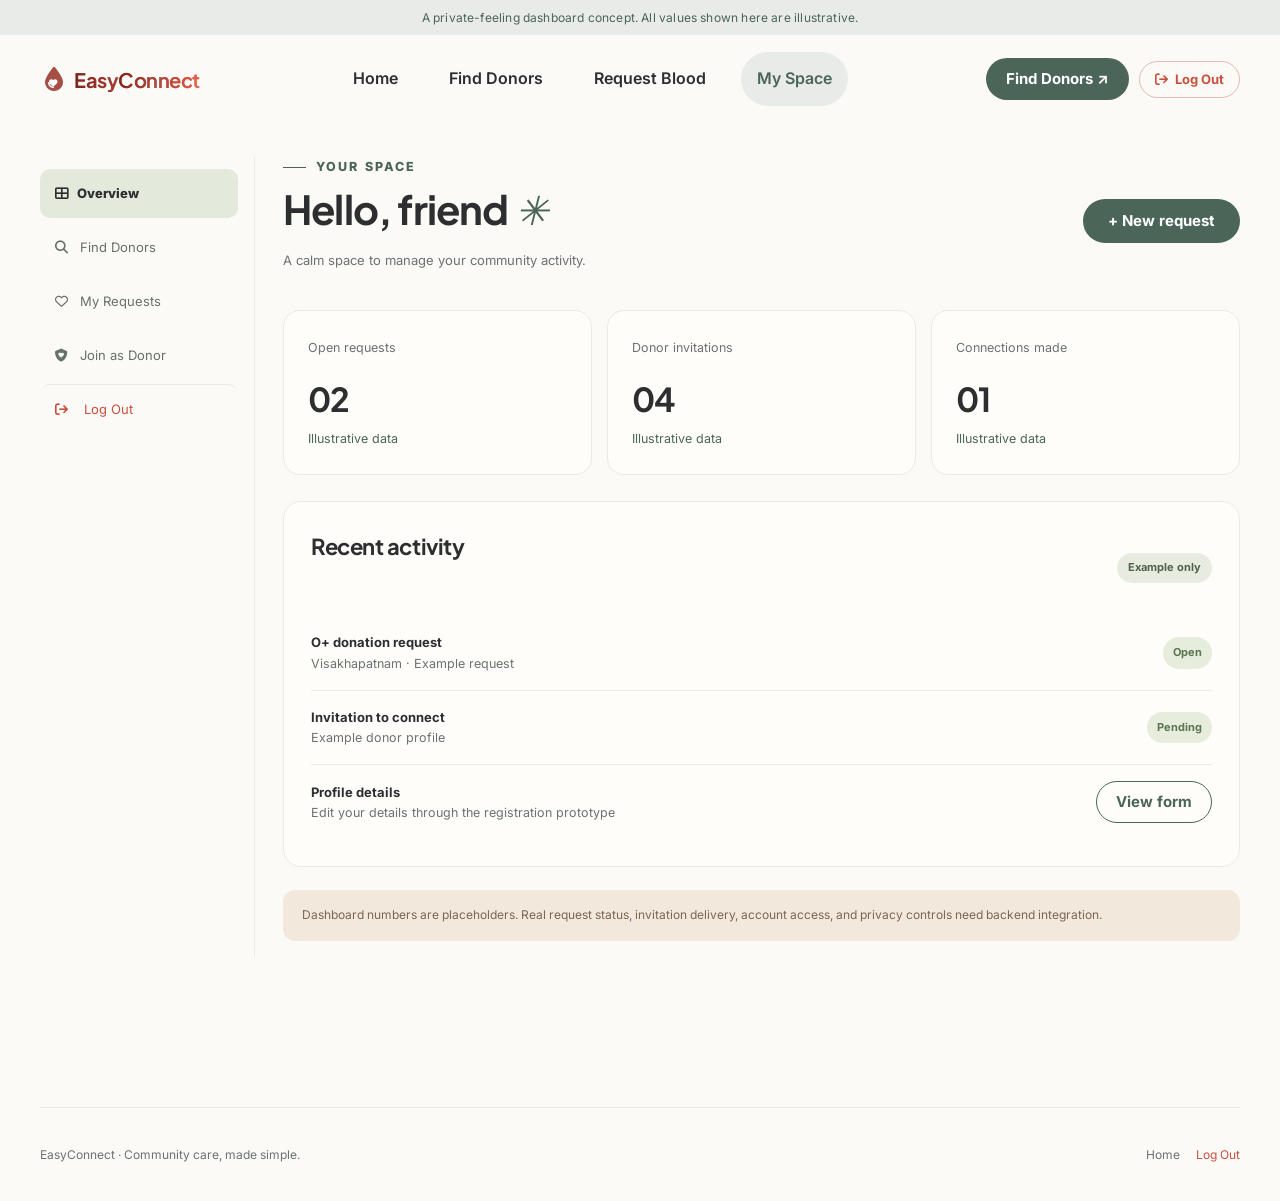
==== commit 0cf2dfb4: "added information to hero" ====
--- a/dashboard.html
+++ b/dashboard.html
@@ -6,6 +6,7 @@
     <meta name="viewport" content="width=device-width, initial-scale=1">
     <meta name="theme-color" content="#F8F9F5">
     <title>My Space — EasyConnect</title>
+    <link rel="icon" type="image/x-icon" href="favicon.ico">
     <link rel="preconnect" href="https://fonts.googleapis.com">
     <link rel="preconnect" href="https://fonts.gstatic.com" crossorigin>
     <link href="https://fonts.googleapis.com/css2?family=Inter:ital,opsz,wght@0,14..32,400..700;1,14..32,400..700&family=Plus+Jakarta+Sans:ital,wght@0,500;0,600;0,700;0,800;1,500;1,600&display=swap" rel="stylesheet">
--- a/styles.css
+++ b/styles.css
@@ -845,7 +845,8 @@
 .search-bar select:focus {
     border-color: var(--sage) !important;
     box-shadow: 0 0 0 3.5px rgba(75, 101, 89, 0.22) !important;
-    transform: none !important; /* Keep field steady while user types */
+    transform: none !important;
+    /* Keep field steady while user types */
 }
 
 .field input::placeholder {
@@ -1102,8 +1103,13 @@
 }
 
 @keyframes bubbleFloat {
-    0% { transform: translateY(0); }
-    100% { transform: translateY(-5px); }
+    0% {
+        transform: translateY(0);
+    }
+
+    100% {
+        transform: translateY(-5px);
+    }
 }
 
 .bubble-heart-icon {
@@ -1131,16 +1137,39 @@
 }
 
 @keyframes haloGlow {
-    0% { transform: scale(0.9); opacity: 0.4; }
-    100% { transform: scale(1.25); opacity: 0.9; }
+    0% {
+        transform: scale(0.9);
+        opacity: 0.4;
+    }
+
+    100% {
+        transform: scale(1.25);
+        opacity: 0.9;
+    }
 }
 
 @keyframes heartPulse {
-    0%, 100% { transform: scale(1); }
-    14% { transform: scale(1.22); }
-    28% { transform: scale(1); }
-    42% { transform: scale(1.15); }
-    70% { transform: scale(1); }
+
+    0%,
+    100% {
+        transform: scale(1);
+    }
+
+    14% {
+        transform: scale(1.22);
+    }
+
+    28% {
+        transform: scale(1);
+    }
+
+    42% {
+        transform: scale(1.15);
+    }
+
+    70% {
+        transform: scale(1);
+    }
 }
 
 .bubble-text {
@@ -1239,7 +1268,7 @@
     border: 3.5px solid #C4A27A;
     border-radius: 36px;
     box-shadow: 0 16px 40px rgba(44, 46, 48, 0.12),
-                0 0 0 1px rgba(255, 255, 255, 0.8) inset;
+        0 0 0 1px rgba(255, 255, 255, 0.8) inset;
     overflow: hidden;
     display: flex;
     flex-direction: column;
@@ -1275,15 +1304,39 @@
 }
 
 @keyframes swirlRotate1 {
-    0% { transform: rotate(-24deg) scale(0.95); opacity: 0.6; }
-    50% { transform: rotate(-18deg) scale(1.05); opacity: 0.95; box-shadow: 0 0 16px rgba(255, 230, 160, 0.8); }
-    100% { transform: rotate(-28deg) scale(0.98); opacity: 0.7; }
+    0% {
+        transform: rotate(-24deg) scale(0.95);
+        opacity: 0.6;
+    }
+
+    50% {
+        transform: rotate(-18deg) scale(1.05);
+        opacity: 0.95;
+        box-shadow: 0 0 16px rgba(255, 230, 160, 0.8);
+    }
+
+    100% {
+        transform: rotate(-28deg) scale(0.98);
+        opacity: 0.7;
+    }
 }
 
 @keyframes swirlRotate2 {
-    0% { transform: rotate(18deg) scale(0.98); opacity: 0.7; }
-    50% { transform: rotate(24deg) scale(1.06); opacity: 0.95; box-shadow: 0 0 16px rgba(255, 230, 160, 0.8); }
-    100% { transform: rotate(14deg) scale(0.96); opacity: 0.6; }
+    0% {
+        transform: rotate(18deg) scale(0.98);
+        opacity: 0.7;
+    }
+
+    50% {
+        transform: rotate(24deg) scale(1.06);
+        opacity: 0.95;
+        box-shadow: 0 0 16px rgba(255, 230, 160, 0.8);
+    }
+
+    100% {
+        transform: rotate(14deg) scale(0.96);
+        opacity: 0.6;
+    }
 }
 
 /* Rising Liquid Energy Level */
@@ -1323,7 +1376,7 @@
     left: 10px;
     width: 14px;
     height: calc(100% - 20px);
-    background: linear-gradient(180deg, rgba(255,255,255,0.7) 0%, rgba(255,255,255,0.15) 80%, transparent 100%);
+    background: linear-gradient(180deg, rgba(255, 255, 255, 0.7) 0%, rgba(255, 255, 255, 0.15) 80%, transparent 100%);
     border-radius: 10px;
     pointer-events: none;
     z-index: 6;
@@ -1357,8 +1410,13 @@
 }
 
 @keyframes waveRotate {
-    0% { transform: rotate(0deg); }
-    100% { transform: rotate(360deg); }
+    0% {
+        transform: rotate(0deg);
+    }
+
+    100% {
+        transform: rotate(360deg);
+    }
 }
 
 /* Rising Bubbles inside Battery Liquid */
@@ -1377,15 +1435,48 @@
     animation: bubbleRise 3s ease-in infinite;
 }
 
-.bubble-1 { left: 20%; width: 6px; height: 6px; animation-duration: 2.4s; animation-delay: 0.2s; }
-.bubble-2 { left: 50%; width: 9px; height: 9px; animation-duration: 3.1s; animation-delay: 0.8s; }
-.bubble-3 { left: 75%; width: 5px; height: 5px; animation-duration: 2.7s; animation-delay: 1.4s; }
+.bubble-1 {
+    left: 20%;
+    width: 6px;
+    height: 6px;
+    animation-duration: 2.4s;
+    animation-delay: 0.2s;
+}
+
+.bubble-2 {
+    left: 50%;
+    width: 9px;
+    height: 9px;
+    animation-duration: 3.1s;
+    animation-delay: 0.8s;
+}
+
+.bubble-3 {
+    left: 75%;
+    width: 5px;
+    height: 5px;
+    animation-duration: 2.7s;
+    animation-delay: 1.4s;
+}
 
 @keyframes bubbleRise {
-    0% { transform: translateY(0) scale(0.6); opacity: 0; }
-    30% { opacity: 0.8; }
-    80% { opacity: 0.8; }
-    100% { transform: translateY(-220px) scale(1.2); opacity: 0; }
+    0% {
+        transform: translateY(0) scale(0.6);
+        opacity: 0;
+    }
+
+    30% {
+        opacity: 0.8;
+    }
+
+    80% {
+        opacity: 0.8;
+    }
+
+    100% {
+        transform: translateY(-220px) scale(1.2);
+        opacity: 0;
+    }
 }
 
 /* Battery Numeric Display */
@@ -1444,9 +1535,17 @@
 }
 
 @keyframes ecgFlow {
-    0% { stroke-dashoffset: 100; }
-    50% { stroke-dashoffset: 0; }
-    100% { stroke-dashoffset: -100; }
+    0% {
+        stroke-dashoffset: 100;
+    }
+
+    50% {
+        stroke-dashoffset: 0;
+    }
+
+    100% {
+        stroke-dashoffset: -100;
+    }
 }
 
 /* ===================================================
@@ -1471,9 +1570,22 @@
 }
 
 @keyframes labelSparkGlow {
-    0% { color: var(--muted); text-shadow: none; }
-    30% { color: #D4A359; text-shadow: 0 0 12px rgba(229, 184, 105, 0.75); transform: translateY(-2px); }
-    100% { color: var(--muted); text-shadow: none; transform: translateY(0); }
+    0% {
+        color: var(--muted);
+        text-shadow: none;
+    }
+
+    30% {
+        color: #D4A359;
+        text-shadow: 0 0 12px rgba(229, 184, 105, 0.75);
+        transform: translateY(-2px);
+    }
+
+    100% {
+        color: var(--muted);
+        text-shadow: none;
+        transform: translateY(0);
+    }
 }
 
 /* Liquid Surface Wave Ripple when Spark is Received */
@@ -1482,10 +1594,25 @@
 }
 
 @keyframes waveRippleEffect {
-    0% { transform: rotate(0deg) scaleY(1); filter: brightness(1); }
-    35% { transform: rotate(120deg) scaleY(1.45) scaleX(1.08); filter: brightness(1.3) drop-shadow(0 0 10px rgba(255, 223, 149, 0.8)); }
-    70% { transform: rotate(240deg) scaleY(0.9); filter: brightness(1.15); }
-    100% { transform: rotate(360deg) scaleY(1); filter: brightness(1); }
+    0% {
+        transform: rotate(0deg) scaleY(1);
+        filter: brightness(1);
+    }
+
+    35% {
+        transform: rotate(120deg) scaleY(1.45) scaleX(1.08);
+        filter: brightness(1.3) drop-shadow(0 0 10px rgba(255, 223, 149, 0.8));
+    }
+
+    70% {
+        transform: rotate(240deg) scaleY(0.9);
+        filter: brightness(1.15);
+    }
+
+    100% {
+        transform: rotate(360deg) scaleY(1);
+        filter: brightness(1);
+    }
 }
 
 /* Warm Light Ring Ascending Through Glass */
@@ -1508,10 +1635,27 @@
 }
 
 @keyframes lightRingAscend {
-    0% { bottom: 0; opacity: 0; transform: scaleX(0.7); }
-    15% { opacity: 0.95; transform: scaleX(1); }
-    85% { opacity: 0.95; transform: scaleX(1); }
-    100% { bottom: calc(100% - 22px); opacity: 0; transform: scaleX(0.7); }
+    0% {
+        bottom: 0;
+        opacity: 0;
+        transform: scaleX(0.7);
+    }
+
+    15% {
+        opacity: 0.95;
+        transform: scaleX(1);
+    }
+
+    85% {
+        opacity: 0.95;
+        transform: scaleX(1);
+    }
+
+    100% {
+        bottom: calc(100% - 22px);
+        opacity: 0;
+        transform: scaleX(0.7);
+    }
 }
 
 /* Two Distinct Heartbeats */
@@ -1520,10 +1664,26 @@
 }
 
 @keyframes heartBeatPulse {
-    0% { transform: scale(1); box-shadow: 0 0 0 rgba(200, 80, 61, 0); }
-    40% { transform: scale(1.42); background: #FDDBD5; color: #C8503D; box-shadow: 0 0 18px rgba(200, 80, 61, 0.65), 0 0 10px rgba(229, 184, 105, 0.6); }
-    75% { transform: scale(1.22); }
-    100% { transform: scale(1); box-shadow: 0 0 6px rgba(200, 80, 61, 0.3); }
+    0% {
+        transform: scale(1);
+        box-shadow: 0 0 0 rgba(200, 80, 61, 0);
+    }
+
+    40% {
+        transform: scale(1.42);
+        background: #FDDBD5;
+        color: #C8503D;
+        box-shadow: 0 0 18px rgba(200, 80, 61, 0.65), 0 0 10px rgba(229, 184, 105, 0.6);
+    }
+
+    75% {
+        transform: scale(1.22);
+    }
+
+    100% {
+        transform: scale(1);
+        box-shadow: 0 0 6px rgba(200, 80, 61, 0.3);
+    }
 }
 
 /* ECG Sync Peak Effect Synchronized with Heartbeats */
@@ -1552,9 +1712,9 @@
 /* Soft Steady Glow after 100% Celebration */
 .battery-cylinder.steady-glow {
     box-shadow: 0 16px 40px rgba(44, 46, 48, 0.12),
-                0 0 35px rgba(200, 80, 61, 0.35),
-                0 0 18px rgba(229, 184, 105, 0.4),
-                0 0 0 1px rgba(255, 255, 255, 0.8) inset !important;
+        0 0 35px rgba(200, 80, 61, 0.35),
+        0 0 18px rgba(229, 184, 105, 0.4),
+        0 0 0 1px rgba(255, 255, 255, 0.8) inset !important;
     transition: box-shadow 2s ease !important;
 }
 
@@ -1570,8 +1730,15 @@
 }
 
 @keyframes bubbleTextFadeIn {
-    0% { opacity: 0; transform: translateY(3px); }
-    100% { opacity: 1; transform: translateY(0); }
+    0% {
+        opacity: 0;
+        transform: translateY(3px);
+    }
+
+    100% {
+        opacity: 1;
+        transform: translateY(0);
+    }
 }
 
 /* Dynamic Story Card at Bottom of Battery Panel */
@@ -2295,9 +2462,9 @@
     justify-content: space-between;
     gap: 24px;
     width: 100%;
-    max-width: 1240px;
-    margin: 0 auto;
-    padding: 0 24px;
+    max-width: 100%;
+    margin: 0;
+    padding: 0 clamp(16px, 3.5vw, 48px);
     box-sizing: border-box;
 }
 
@@ -2328,15 +2495,27 @@
 }
 
 .brand-name {
-    font-family: var(--font-heading);
+    font-family: 'Outfit', 'Plus Jakarta Sans', var(--font-heading), sans-serif;
     font-weight: 700;
-    font-size: 18px;
-    letter-spacing: -0.02em;
-    color: var(--text);
+    font-size: 20px;
+    letter-spacing: -0.025em;
+    /* Project Brand Palette: Warm Wine Crimson -> Core Terracotta -> Radiant Life Coral */
+    background: linear-gradient(98deg, #7A221A 0%, #9C3328 22%, #A64F46 48%, #C84938 72%, #DE5D48 90%, #EA6D58 100%);
+    -webkit-background-clip: text;
+    -webkit-text-fill-color: transparent;
+    background-clip: text;
+    color: transparent;
+    display: inline-flex;
+    align-items: center;
 }
 
 .brand-name span {
-    color: var(--accent);
+    background: inherit;
+    -webkit-background-clip: text;
+    -webkit-text-fill-color: transparent;
+    background-clip: text;
+    color: transparent;
+    font-weight: 600;
 }
 
 .site-header .nav-links {
@@ -2451,20 +2630,35 @@
 }
 
 /* =========================================================
-   HOMEPAGE HERO SECTION (Balanced 2-Column Desktop & Mobile Optimized)
+   HOMEPAGE HERO SECTION (Balanced 2-Column Desktop & Mobile Optimized - Fits 100% of Screen)
    ========================================================= */
 .hero-viewport {
     position: relative;
     background: var(--background);
-    padding: 36px 0 52px;
+    width: 100%;
+    min-height: calc(100vh - 64px);
+    min-height: calc(100dvh - 64px);
+    display: flex;
+    flex-direction: column;
+    justify-content: space-between;
+    padding: clamp(20px, 3vh, 36px) 0 clamp(20px, 2.8vh, 32px);
+    box-sizing: border-box;
     overflow: hidden;
 }
 
+.hero-viewport .hero-container,
 .hero-container {
-    width: min(1240px, calc(100% - 48px));
-    margin: 0 auto;
+    width: 100% !important;
+    max-width: 100% !important;
+    margin: 0 !important;
+    padding: 0 clamp(16px, 3.5vw, 48px) !important;
+    box-sizing: border-box;
     position: relative;
     z-index: 2;
+    flex: 1;
+    display: flex;
+    flex-direction: column;
+    justify-content: space-between;
 }
 
 /* 2-Column Desktop Grid */
@@ -2474,6 +2668,7 @@
     align-items: center;
     gap: clamp(32px, 4vw, 56px);
     width: 100%;
+    flex: 1;
 }
 
 /* Left Column: Content (~55% on desktop) */
@@ -2506,17 +2701,57 @@
 }
 
 .hero-headline {
-    font-family: var(--font-heading);
-    font-size: clamp(32px, 3.4vw, 50px);
-    font-weight: 700;
-    line-height: 1.16;
-    letter-spacing: -0.025em;
+    font-family: 'Outfit', 'Plus Jakarta Sans', var(--font-heading), system-ui, -apple-system, sans-serif;
+    font-size: clamp(30px, 3.8vw, 50px);
+    font-weight: 400;
+    line-height: 1.2;
+    letter-spacing: -0.015em;
     margin: 0 0 16px;
-    color: var(--text);
+    color: #23272F;
+}
+
+.hero-headline-primary {
+    display: block;
+    color: #23272F;
+    font-weight: 500;
+}
+
+.hero-headline-gradient {
+    display: inline-block;
+    /* Project Brand Palette: Deep Wine Crimson -> Core Terracotta -> Radiant Life Coral */
+    background: linear-gradient(98deg, #7A221A 0%, #9C3328 22%, #A64F46 48%, #C84938 72%, #DE5D48 90%, #EA6D58 100%);
+    -webkit-background-clip: text;
+    -webkit-text-fill-color: transparent;
+    background-clip: text;
+    color: transparent;
+    font-weight: 400;
+    position: relative;
+    padding-bottom: 2px;
 }
 
 .hero-headline .accent-terracotta {
-    color: var(--accent);
+    background: linear-gradient(98deg, #7A221A 0%, #9C3328 22%, #A64F46 48%, #C84938 72%, #DE5D48 90%, #EA6D58 100%);
+    -webkit-background-clip: text;
+    -webkit-text-fill-color: transparent;
+    background-clip: text;
+    color: transparent;
+    font-weight: 400;
+}
+
+.hero-headline-again-wrap {
+    display: inline-block;
+    position: relative;
+    white-space: nowrap;
+}
+
+.hero-headline-curve {
+    position: absolute;
+    left: -2px;
+    bottom: -8px;
+    width: calc(100% + 4px);
+    height: 12px;
+    pointer-events: none;
+    overflow: visible;
 }
 
 .hero-description {
@@ -2618,71 +2853,103 @@
 }
 
 .hero-privacy-reassurance {
+    display: flex;
+    flex-direction: column;
+    align-items: flex-start;
+    gap: 5px;
+    margin-top: 22px;
+    max-width: 440px;
+}
+
+.hero-privacy-header {
     display: inline-flex;
     align-items: center;
     gap: 8px;
-    font-size: 12.5px;
+}
+
+.hero-privacy-shield-icon {
+    width: 17px;
+    height: 17px;
+    color: var(--sage);
+    flex-shrink: 0;
+}
+
+.hero-privacy-title {
+    font-family: 'Outfit', 'Plus Jakarta Sans', var(--font-heading), sans-serif;
+    font-size: 15px;
+    font-weight: 700;
+    color: var(--text);
+    letter-spacing: -0.015em;
+    line-height: 1.3;
+    margin: 0;
+}
+
+.privacy-title-gradient {
+    /* Project Brand Palette: Deep Wine Crimson -> Core Terracotta -> Radiant Life Coral */
+    background: linear-gradient(98deg, #7A221A 0%, #9C3328 25%, #A64F46 52%, #C84938 78%, #EA6D58 100%);
+    -webkit-background-clip: text;
+    -webkit-text-fill-color: transparent;
+    background-clip: text;
+    color: transparent;
+    display: inline-block;
+}
+
+.hero-privacy-desc {
+    font-family: var(--font-body);
+    font-size: 13px;
+    line-height: 1.5;
     color: var(--muted);
-    font-family: var(--font-body);
-}
-
-.hero-privacy-reassurance i {
-    color: var(--sage);
-    font-size: 13px;
-}
-
-/* Right Column: 3D Animation Stage Frame */
-.hero-visual-col {
-    position: relative;
-    width: 100%;
-    display: flex;
-    justify-content: center;
-    align-items: center;
-}
-
-.hero-canvas-frame {
-    position: relative;
-    width: 100%;
-    max-width: 560px;
-    height: 420px;
-    background: var(--background);
-    border-radius: var(--radius-lg);
-    overflow: hidden;
-}
-
-.hero-canvas-frame .bg-canvas-container {
+    margin: 0;
+    font-weight: 400;
+}
+
+/* 3D Canvas as FULL HERO SECTION BACKGROUND */
+.hero-3d-bg-container {
     position: absolute;
     inset: 0;
     width: 100%;
     height: 100%;
-}
-
-.hero-canvas-frame .hero-3d-full-canvas {
-    width: 100%;
-    height: 100%;
+    z-index: 0;
+    pointer-events: none;
+    overflow: hidden;
+}
+
+.hero-3d-bg-container .hero-3d-full-canvas {
+    position: absolute;
+    top: 0;
+    left: 0;
+    width: 100% !important;
+    height: 100% !important;
     display: block;
+}
+
+.hero-visual-spacer {
+    display: block;
+    min-height: 420px;
+    pointer-events: none;
 }
 
 /* Accessible Hero 3D Animation Pause / Resume Button */
 .hero-3d-pause-btn {
     position: absolute;
-    top: 14px;
-    right: 14px;
-    width: 36px;
-    height: 36px;
+    bottom: 24px;
+    right: 28px;
+    width: 38px;
+    height: 38px;
     border-radius: 50%;
-    background: rgba(255, 255, 255, 0.88);
+    background: rgba(255, 255, 255, 0.92);
     border: 1px solid var(--border);
     color: var(--text);
     display: inline-flex;
     align-items: center;
     justify-content: center;
     cursor: pointer;
-    font-size: 12px;
-    box-shadow: var(--shadow-xs);
+    font-size: 13px;
+    box-shadow: var(--shadow-sm);
     z-index: 10;
-    backdrop-filter: blur(6px);
+    backdrop-filter: blur(8px);
     transition: all 180ms ease;
+    pointer-events: auto;
 }
 
 .hero-3d-pause-btn:hover {
@@ -2782,6 +3049,7 @@
     display: flex;
     align-items: center;
     justify-content: space-around;
+    margin-top: clamp(20px, 3vh, 36px);
 }
 
 .pillar-item {
@@ -2963,13 +3231,25 @@
     transform: translateY(0);
 }
 
-html.js-scroll-reveal:not(.reduced-motion) .reveal-stagger-1 { transition-delay: 50ms; }
-html.js-scroll-reveal:not(.reduced-motion) .reveal-stagger-2 { transition-delay: 110ms; }
-html.js-scroll-reveal:not(.reduced-motion) .reveal-stagger-3 { transition-delay: 170ms; }
-html.js-scroll-reveal:not(.reduced-motion) .reveal-stagger-4 { transition-delay: 230ms; }
+html.js-scroll-reveal:not(.reduced-motion) .reveal-stagger-1 {
+    transition-delay: 50ms;
+}
+
+html.js-scroll-reveal:not(.reduced-motion) .reveal-stagger-2 {
+    transition-delay: 110ms;
+}
+
+html.js-scroll-reveal:not(.reduced-motion) .reveal-stagger-3 {
+    transition-delay: 170ms;
+}
+
+html.js-scroll-reveal:not(.reduced-motion) .reveal-stagger-4 {
+    transition-delay: 230ms;
+}
 
 /* Subtle 2-3° Decorative Card Tilt (Fine Pointer Only, Disabled for Touch & Reduced Motion) */
 @media (hover: hover) and (pointer: fine) {
+
     .three-feature-cards .feature-card,
     .min-card {
         transition: transform 220ms cubic-bezier(0.16, 1, 0.3, 1), box-shadow 220ms ease, border-color 220ms ease;
@@ -2979,6 +3259,7 @@
 
 /* Reduced Motion Accessible Overrides */
 @media (prefers-reduced-motion: reduce) {
+
     *,
     *::before,
     *::after {
@@ -2987,10 +3268,12 @@
         transition-duration: 0.01ms !important;
         scroll-behavior: auto !important;
     }
+
     .reveal-item {
         opacity: 1 !important;
         transform: none !important;
     }
+
     .three-feature-cards .feature-card,
     .min-card {
         transform: none !important;
@@ -3001,20 +3284,24 @@
     .site-header .nav-links {
         display: none;
     }
+
     .community-pillars-card {
         flex-direction: column;
         gap: 14px;
         padding: 18px 20px;
         border-radius: 16px;
     }
+
     .pillar-divider {
         width: 100%;
         height: 1px;
     }
+
     .three-feature-cards {
         grid-template-columns: 1fr;
         gap: 12px;
     }
+
     .hero-middle-stage {
         min-height: 240px;
     }
@@ -3312,7 +3599,6 @@
     font-size: 12px;
     font-weight: 600;
     font-family: var(--font-body);
-}
     white-space: nowrap;
     letter-spacing: 0.2px;
 }
@@ -3903,6 +4189,7 @@
     .hero-image {
         height: 380px;
     }
+
     .hero-story-floating-card {
         min-height: 360px;
     }
@@ -4045,10 +4332,13 @@
         right: 16px;
     }
 
-    /* Requirement 1: Mobile Hero (highest priority) */
+    /* Requirement 1: Mobile Hero (highest priority) - Fits 100% of screen */
     .hero-viewport {
-        min-height: auto !important;
-        padding: 24px 0 28px !important;
+        min-height: calc(100dvh - 56px) !important;
+        padding: clamp(20px, 4vh, 32px) 0 !important;
+        display: flex !important;
+        flex-direction: column !important;
+        justify-content: center !important;
     }
 
     .hero-grid {
@@ -4073,6 +4363,20 @@
         line-height: 1.2 !important;
         max-width: 440px;
         margin: 0 auto 12px !important;
+    }
+
+    .hero-break-desktop {
+        display: none;
+    }
+
+    .hero-headline-primary {
+        display: block;
+        margin-bottom: 2px;
+    }
+
+    .hero-headline-curve {
+        bottom: -5px;
+        height: 9px;
     }
 
     .hero-description {
@@ -4098,12 +4402,24 @@
     }
 
     .hero-privacy-reassurance {
+        margin: 16px auto 0 !important;
+        text-align: center !important;
+        align-items: center !important;
+        max-width: 340px !important;
+    }
+
+    .hero-privacy-header {
+        justify-content: center !important;
+    }
+
+    .hero-privacy-desc {
+        text-align: center !important;
         font-size: 12px !important;
-        text-align: center !important;
-        margin-top: 4px !important;
     }
 
     /* Hide 3D animated character, canvas, and hero floating cards on mobile */
+    .hero-3d-bg-container,
+    .hero-visual-spacer,
     .hero-visual-col,
     .hero-canvas-frame,
     .bg-canvas-container,
@@ -4354,6 +4670,7 @@
         opacity: 0;
         transform: translateY(-4px);
     }
+
     to {
         opacity: 1;
         transform: translateY(0);
@@ -4496,9 +4813,12 @@
 }
 
 @keyframes mascotBreathe {
-    0%, 100% {
+
+    0%,
+    100% {
         transform: translateY(0) scale(1);
     }
+
     50% {
         transform: translateY(-3px) scale(1.02);
     }
@@ -4652,6 +4972,7 @@
         opacity: 0;
         transform: translateY(6px);
     }
+
     to {
         opacity: 1;
         transform: translateY(0);
@@ -5179,18 +5500,18 @@
     margin-top: 2px;
 }
 
-.blood-pill-label input[type="radio"]:checked + .blood-pill-box {
+.blood-pill-label input[type="radio"]:checked+.blood-pill-box {
     background: var(--accent);
     border-color: var(--accent);
     color: #FFFFFF;
     box-shadow: 0 0 0 3px rgba(166, 79, 70, 0.22);
 }
 
-.blood-pill-label input[type="radio"]:checked + .blood-pill-box .bg-title {
+.blood-pill-label input[type="radio"]:checked+.blood-pill-box .bg-title {
     color: #FFFFFF !important;
 }
 
-.blood-pill-label input[type="radio"]:checked + .blood-pill-box small {
+.blood-pill-label input[type="radio"]:checked+.blood-pill-box small {
     color: rgba(255, 255, 255, 0.9);
 }
 
@@ -5198,7 +5519,7 @@
     border-color: var(--accent);
 }
 
-.blood-pill-label input[type="radio"]:focus-visible + .blood-pill-box {
+.blood-pill-label input[type="radio"]:focus-visible+.blood-pill-box {
     outline: 2px solid var(--accent);
     outline-offset: 2px;
 }
@@ -5334,20 +5655,24 @@
     .request-card {
         padding: 24px 18px 20px;
     }
+
     .blood-pills-grid {
         grid-template-columns: repeat(2, 1fr);
         gap: 8px;
     }
+
     .blood-pill-box {
         padding: 12px 14px;
         font-size: 14px;
         min-height: 48px;
     }
+
     .blood-pill-box .bg-title {
         font-size: 18px;
         font-weight: 800;
         color: var(--ink, #1F2421);
     }
+
     .request-hero h1 {
         font-size: 28px;
     }
@@ -5377,6 +5702,7 @@
         padding-top: 14px;
         border-top: 1px solid var(--line, #E5EADF);
     }
+
     .btn-mobile-nav {
         display: flex;
         align-items: center;
@@ -5388,11 +5714,13 @@
         text-decoration: none;
         min-height: 44px;
     }
+
     .btn-mobile-login {
         background: #F3F1EB;
         color: var(--ink, #1F2421);
         border: 1px solid #DCD6CD;
     }
+
     .btn-mobile-signup {
         background: var(--sage, #455A4E);
         color: #FFFFFF;
@@ -5446,8 +5774,15 @@
 }
 
 @keyframes fadeInTab {
-    from { opacity: 0; transform: translateY(6px); }
-    to { opacity: 1; transform: translateY(0); }
+    from {
+        opacity: 0;
+        transform: translateY(6px);
+    }
+
+    to {
+        opacity: 1;
+        transform: translateY(0);
+    }
 }
 
 /* Request Blood Form: Review summary card and helper text */
@@ -5561,7 +5896,7 @@
     margin-top: 2px;
 }
 
-.blood-pill-label input:checked + .blood-pill-box .bg-title {
+.blood-pill-label input:checked+.blood-pill-box .bg-title {
     color: #FFFFFF;
 }
 
@@ -5629,45 +5964,64 @@
         align-items: stretch;
         gap: 10px;
     }
+
     .gps-field-group .input-icon-wrap {
         width: 100%;
     }
+
     .btn-detect-gps {
         width: 100%;
         justify-content: center;
         min-height: 44px;
     }
+
     .schedule-inputs {
         grid-template-columns: 1fr;
         gap: 10px;
     }
+
     .req-two-col {
         grid-template-columns: 1fr;
         gap: 12px;
     }
+
     .fields {
         grid-template-columns: 1fr !important;
     }
+
     .field {
         grid-column: span 1 !important;
     }
+
     .battery-tags-col {
-        display: none !important; /* Prevents tags overlapping battery core on narrow mobile */
-    }
+        display: none !important;
+        /* Prevents tags overlapping battery core on narrow mobile */
+    }
+
     .battery-panel {
         padding: 20px 16px;
     }
+
     .battery-stage {
         height: 240px;
     }
 }
 
 /* Touch targets and standard buttons */
-button, .btn, a.btn, input, select, textarea {
+button,
+.btn,
+a.btn,
+input,
+select,
+textarea {
     touch-action: manipulation;
 }
 
-.btn, .btn-auth-primary, .btn-next, .btn-back, .btn-step-back {
+.btn,
+.btn-auth-primary,
+.btn-next,
+.btn-back,
+.btn-step-back {
     min-height: 44px;
     font-weight: 700;
 }
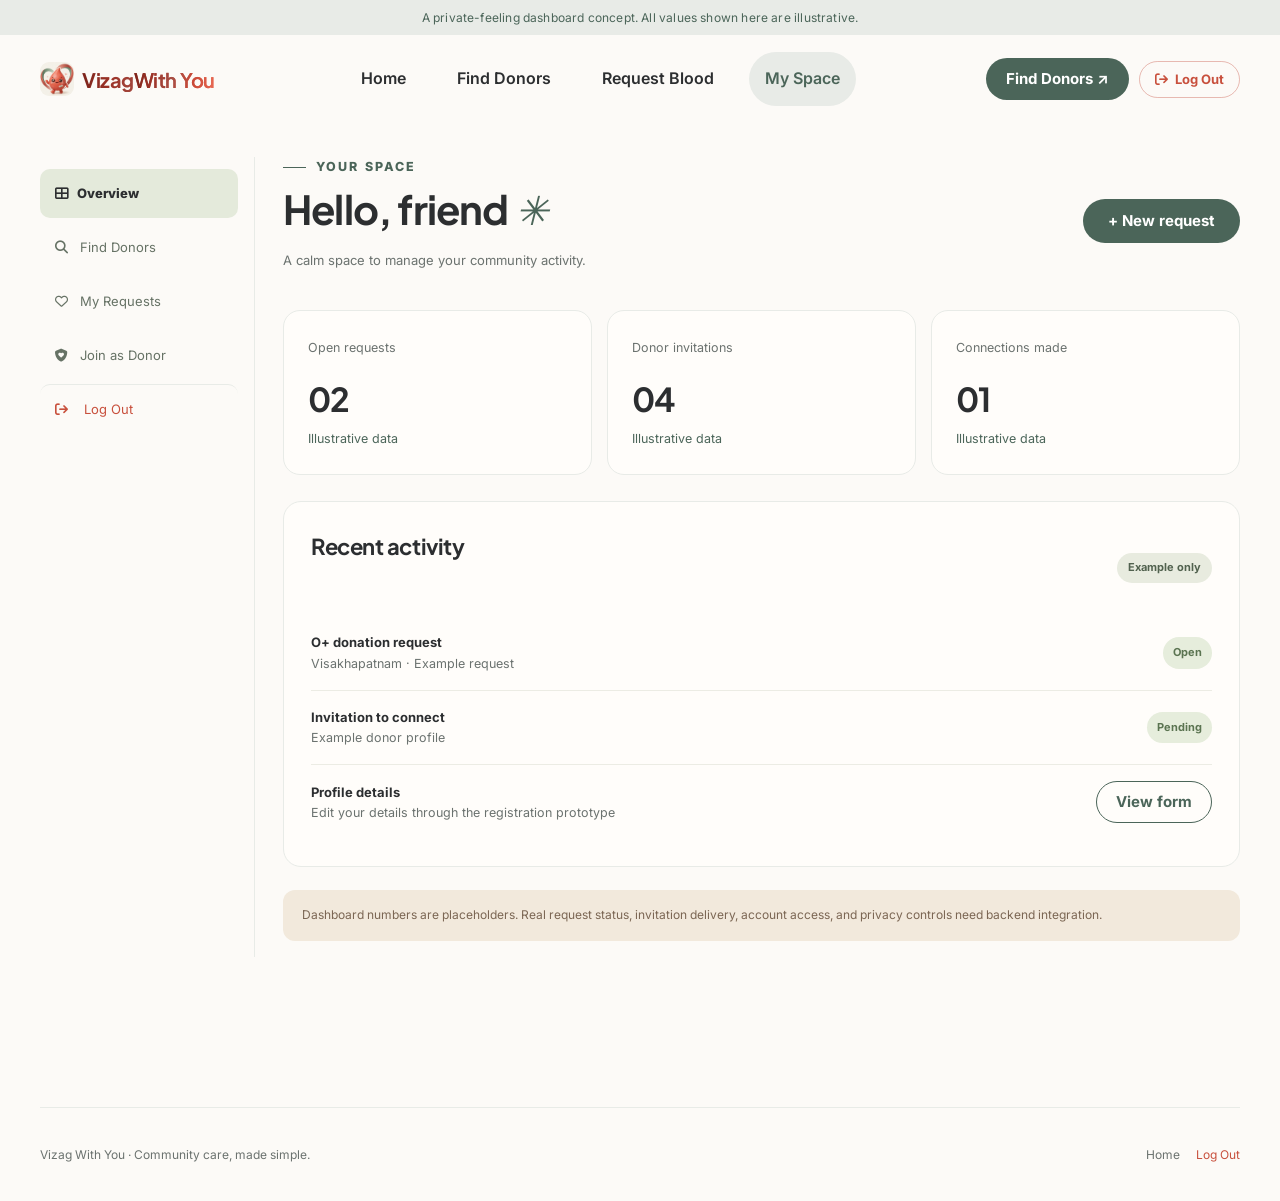
==== commit b51b0cc0: "vizag with you" ====
--- a/dashboard.html
+++ b/dashboard.html
@@ -5,7 +5,7 @@
     <meta charset="utf-8">
     <meta name="viewport" content="width=device-width, initial-scale=1">
     <meta name="theme-color" content="#F8F9F5">
-    <title>My Space — EasyConnect</title>
+    <title>My Space — Vizag With You</title>
     <link rel="icon" type="image/x-icon" href="favicon.ico">
     <link rel="preconnect" href="https://fonts.googleapis.com">
     <link rel="preconnect" href="https://fonts.gstatic.com" crossorigin>
@@ -20,12 +20,9 @@
     <!-- MAIN NAVBAR -->
     <header class="container nav">
         <a href="index.html" class="brand">
-            <span class="brand-icon">
-                <i class="fa-solid fa-droplet"></i>
-                <i class="fa-solid fa-heart heart-icon"></i>
-            </span>
+            <img src="images/logo.jpg" alt="" class="brand-logo-img" width="34" height="34">
             <span class="brand-name">
-                Easy<span>Connect</span>
+                Vizag <span>With You</span>
             </span>
         </a>
 
@@ -38,7 +35,7 @@
 
         <div class="navright" style="display: flex; align-items: center; gap: 10px;">
             <a class="btn small" href="donors.html">Find Donors ↗</a>
-            <a class="btn-logout" href="login.html" id="topLogoutBtn" title="Log out of EasyConnect">
+            <a class="btn-logout" href="login.html" id="topLogoutBtn" title="Log out of Vizag With You">
                 <i class="fa-solid fa-arrow-right-from-bracket"></i>
                 <span>Log Out</span>
             </a>
@@ -138,7 +135,7 @@
     </main>
 
     <footer class="container footer">
-        <span>EasyConnect · Community care, made simple.</span>
+        <span>Vizag With You · Community care, made simple.</span>
         <div style="display: flex; gap: 16px; align-items: center;">
             <a href="index.html">Home</a>
             <a href="login.html" style="color: var(--terracotta);">Log Out</a>
--- a/styles.css
+++ b/styles.css
@@ -154,7 +154,7 @@
     }
 }
 
-/* Anchored sections scroll-margin-top */
+/* Anchored sections scroll-margin-top (clears sticky header comfortably) */
 #home,
 #about,
 #how-it-works,
@@ -162,7 +162,7 @@
 #faq,
 #privacy,
 #qr-flow {
-    scroll-margin-top: 60px;
+    scroll-margin-top: clamp(76px, 10vh, 96px);
 }
 
 /* Visible Keyboard Focus Rings Across Entire App */
@@ -176,8 +176,8 @@
 input:focus-visible,
 select:focus-visible,
 textarea:focus-visible {
-    outline: 2px solid var(--sage);
-    outline-offset: 2px;
+    outline: 2.5px solid var(--sage);
+    outline-offset: 2.5px;
 }
 
 body {
@@ -2245,7 +2245,7 @@
 }
 
 /* =========================================================
-   EasyConnect reference redesign — compatible with old pages
+   Vizag With You reference redesign — compatible with old pages
    ========================================================= */
 :root {
     --paper: #FCFAF7;
@@ -2322,6 +2322,25 @@
     transform: rotate(45deg)
 }
 
+.brand-logo-img {
+    width: 34px;
+    height: 34px;
+    border-radius: 9px;
+    object-fit: cover;
+    mix-blend-mode: multiply;
+    flex-shrink: 0;
+    display: block;
+}
+
+.footer-logo-img {
+    width: 36px;
+    height: 36px;
+    border-radius: 10px;
+    object-fit: cover;
+    flex-shrink: 0;
+    display: block;
+}
+
 .brand-icon {
     position: relative;
     display: inline-grid;
@@ -2392,8 +2411,11 @@
 }
 
 .btn:hover:not(:disabled) {
+    box-shadow: 0 8px 20px rgba(39, 77, 57, .12);
+}
+
+.btn.olive:hover:not(:disabled) {
     background: #345B43;
-    box-shadow: 0 8px 20px rgba(39, 77, 57, .12)
 }
 
 .btn.outline,
@@ -2474,6 +2496,25 @@
     gap: 8px;
     text-decoration: none;
     flex-shrink: 0;
+}
+
+.brand-logo-img {
+    width: 34px;
+    height: 34px;
+    border-radius: 9px;
+    object-fit: cover;
+    mix-blend-mode: multiply;
+    flex-shrink: 0;
+    display: block;
+}
+
+.footer-logo-img {
+    width: 36px;
+    height: 36px;
+    border-radius: 10px;
+    object-fit: cover;
+    flex-shrink: 0;
+    display: block;
 }
 
 .brand-icon {
@@ -2551,43 +2592,19 @@
 .site-header .nav-actions {
     display: flex;
     align-items: center;
-    gap: 10px;
+    gap: 8px;
     flex-shrink: 0;
 }
 
-.nav-actions .btn-nav-request {
-    background: transparent;
-    border: 1.5px solid var(--border);
-    color: var(--text);
-    border-radius: var(--radius-pill);
-    padding: 0 16px;
-    min-height: 38px;
-    height: 38px;
-    font-size: 13px;
-    font-weight: 600;
-    font-family: var(--font-body);
-    display: inline-flex;
-    align-items: center;
-    justify-content: center;
-    text-decoration: none;
-    transition: all 180ms ease;
-}
-
-.nav-actions .btn-nav-request:hover {
-    border-color: var(--accent);
-    color: var(--accent);
-    background: #FFFFFF;
-}
-
-.nav-actions .btn-login {
+/* Subtle Create Account action for desktop */
+.nav-actions .btn-nav-signup {
     background: transparent;
     border: 1.5px solid transparent;
     color: var(--text);
     border-radius: var(--radius-pill);
-    padding: 0 16px;
+    padding: 0 14px;
     min-height: 38px;
-    height: 38px;
-    font-size: 13px;
+    font-size: 13.5px;
     font-weight: 600;
     font-family: var(--font-body);
     display: inline-flex;
@@ -2595,33 +2612,37 @@
     justify-content: center;
     text-decoration: none;
     transition: all 180ms ease;
-}
-
-.nav-actions .btn-login:hover {
+    white-space: nowrap;
+}
+
+.nav-actions .btn-nav-signup:hover {
     background: var(--softSurface);
     color: var(--sage);
 }
 
-.nav-actions .btn-signup {
+/* Prominent Log In action on desktop & mobile header */
+.nav-actions .btn-nav-login,
+.nav-actions .btn-login {
     background: var(--accent);
     color: #FFFFFF;
+    border: 1.5px solid var(--accent);
     border-radius: var(--radius-pill);
     padding: 0 18px;
     min-height: 38px;
-    height: 38px;
-    font-size: 13px;
-    font-weight: 600;
+    font-size: 13.5px;
+    font-weight: 700;
     font-family: var(--font-body);
-    border: 1.5px solid var(--accent);
     display: inline-flex;
     align-items: center;
     justify-content: center;
     text-decoration: none;
-    box-shadow: 0 2px 8px rgba(166, 79, 70, 0.2);
+    box-shadow: 0 2px 8px rgba(166, 79, 70, 0.22);
     transition: all 180ms ease;
-}
-
-.nav-actions .btn-signup:hover {
+    white-space: nowrap;
+}
+
+.nav-actions .btn-nav-login:hover,
+.nav-actions .btn-login:hover {
     background: var(--primary-hover);
     border-color: var(--primary-hover);
     color: #FFFFFF;
@@ -2677,7 +2698,63 @@
     flex-direction: column;
     align-items: flex-start;
     text-align: left;
-    max-width: 620px;
+    max-width: 650px;
+}
+
+/* Hero Entrance Animation on Initial Load */
+@keyframes heroEntranceFadeUp {
+    0% {
+        opacity: 0;
+        transform: translateY(28px);
+    }
+
+    100% {
+        opacity: 1;
+        transform: translateY(0);
+    }
+}
+
+/* Progressive enhancement: initial state when JS is ready */
+body.js-ready .hero-enter-item {
+    opacity: 0;
+    transform: translateY(28px);
+    transition: opacity 700ms cubic-bezier(0.16, 1, 0.3, 1), transform 700ms cubic-bezier(0.16, 1, 0.3, 1);
+    will-change: opacity, transform;
+}
+
+body.hero-animated .hero-enter-item {
+    opacity: 1;
+    transform: translateY(0);
+}
+
+body.hero-animated .hero-badge {
+    transition-delay: 80ms;
+}
+
+body.hero-animated .hero-headline {
+    transition-delay: 180ms;
+}
+
+body.hero-animated .hero-description {
+    transition-delay: 280ms;
+}
+
+body.hero-animated .hero-buttons {
+    transition-delay: 380ms;
+}
+
+body.hero-animated .hero-privacy-reassurance {
+    transition-delay: 480ms;
+}
+
+body.hero-animated .community-pillars-card {
+    transition-delay: 580ms;
+}
+
+/* Fallback if no JS: immediate normal appearance */
+body:not(.js-ready) .hero-enter-item {
+    opacity: 1;
+    transform: none;
 }
 
 .hero-badge {
@@ -2702,22 +2779,26 @@
 
 .hero-headline {
     font-family: 'Outfit', 'Plus Jakarta Sans', var(--font-heading), system-ui, -apple-system, sans-serif;
-    font-size: clamp(30px, 3.8vw, 50px);
+    font-size: clamp(30px, 3.4vw, 46px);
     font-weight: 400;
-    line-height: 1.2;
-    letter-spacing: -0.015em;
-    margin: 0 0 16px;
+    line-height: 1.18;
+    letter-spacing: -0.02em;
+    margin: 0 0 18px;
     color: #23272F;
+    text-align: left;
+    display: block;
 }
 
 .hero-headline-primary {
-    display: block;
+    display: inline;
     color: #23272F;
     font-weight: 500;
+    line-height: inherit;
+    margin-right: 0.22em;
 }
 
 .hero-headline-gradient {
-    display: inline-block;
+    display: inline;
     /* Project Brand Palette: Deep Wine Crimson -> Core Terracotta -> Radiant Life Coral */
     background: linear-gradient(98deg, #7A221A 0%, #9C3328 22%, #A64F46 48%, #C84938 72%, #DE5D48 90%, #EA6D58 100%);
     -webkit-background-clip: text;
@@ -2725,8 +2806,14 @@
     background-clip: text;
     color: transparent;
     font-weight: 400;
+    line-height: inherit;
     position: relative;
     padding-bottom: 2px;
+}
+
+.hero-headline-line {
+    display: inline;
+    line-height: inherit;
 }
 
 .hero-headline .accent-terracotta {
@@ -2756,11 +2843,38 @@
 
 .hero-description {
     font-family: var(--font-body);
-    font-size: clamp(15px, 1.1vw, 16.5px);
-    line-height: 1.6;
-    color: var(--muted);
-    max-width: 520px;
-    margin: 0 0 28px;
+    font-size: clamp(15px, 1.08vw, 16.5px);
+    line-height: 1.65;
+    color: #4A5565;
+    max-width: 580px;
+    margin: 0 0 26px;
+    text-align: left;
+    letter-spacing: -0.008em;
+}
+
+.hero-desc-highlight {
+    font-weight: 700;
+    background: linear-gradient(98deg, #7A221A 0%, #9C3328 22%, #A64F46 48%, #C84938 75%, #EA6D58 100%);
+    -webkit-background-clip: text;
+    -webkit-text-fill-color: transparent;
+    background-clip: text;
+    color: transparent;
+    display: inline;
+    letter-spacing: -0.012em;
+}
+
+.hero-desc-tech {
+    font-weight: 600;
+    color: #1F2937;
+    display: inline;
+}
+
+.hero-desc-mobile {
+    display: none;
+}
+
+.hero-desc-desktop {
+    display: inline;
 }
 
 /* Hero Action Buttons */
@@ -2790,11 +2904,13 @@
     cursor: pointer;
 }
 
-.btn-hero-find:hover {
-    background: var(--sage-hover) !important;
-    border-color: var(--sage-hover);
-    transform: translateY(-1.5px);
-    box-shadow: var(--shadow-md);
+@media (hover: hover) and (pointer: fine) {
+    .btn-hero-find:hover {
+        background: var(--sage-hover) !important;
+        border-color: var(--sage-hover);
+        transform: translateY(-1.5px);
+        box-shadow: var(--shadow-md);
+    }
 }
 
 .btn-hero-request {
@@ -2811,45 +2927,102 @@
     gap: 8px;
     text-decoration: none;
     box-shadow: 0 4px 14px rgba(166, 79, 70, 0.22);
-    transition: all 180ms ease;
+    transition: background-color 180ms ease, border-color 180ms ease, box-shadow 180ms ease, transform 180ms ease;
     cursor: pointer;
 }
 
-.btn-hero-request:hover {
-    background: var(--primary-hover) !important;
-    border-color: var(--primary-hover);
-    transform: translateY(-1.5px);
-    box-shadow: 0 6px 18px rgba(166, 79, 70, 0.3);
-}
-
-.btn-hero-donor {
+@media (hover: hover) and (pointer: fine) {
+    .btn-hero-request:hover {
+        background: var(--primary-hover) !important;
+        border-color: var(--primary-hover);
+        transform: translateY(-1.5px);
+        box-shadow: 0 6px 18px rgba(166, 79, 70, 0.3);
+    }
+}
+
+/* =========================================================
+   SECONDARY BUTTON SYSTEM (Hero & Above-Footer Become a Donor)
+   Explicit Default, Hover, Focus-Visible, Active States
+   WCAG AAA Text Contrast (11.6:1 to 15.4:1), 44px+ Tap Target
+   ========================================================= */
+.btn-secondary,
+.btn-hero-donor,
+.btn-cta-donor {
     background: #FFFFFF !important;
-    color: var(--text) !important;
-    border: 1.5px solid var(--border);
-    border-radius: var(--radius-pill);
-    padding: 12px 22px;
-    font-size: 14px;
-    font-weight: 600;
-    font-family: var(--font-body);
-    display: inline-flex;
-    align-items: center;
-    gap: 8px;
-    text-decoration: none;
-    box-shadow: var(--shadow-xs);
-    transition: all 180ms ease;
-    cursor: pointer;
-}
-
-.btn-hero-donor:hover {
+    color: #1F2421 !important;
+    border: 1.5px solid #D9DDD6 !important;
+    border-radius: var(--radius-pill) !important;
+    padding: 11px 22px !important;
+    font-size: 14.5px !important;
+    font-weight: 600 !important;
+    font-family: var(--font-body) !important;
+    display: inline-flex !important;
+    align-items: center !important;
+    justify-content: center !important;
+    gap: 8px !important;
+    text-decoration: none !important;
+    cursor: pointer !important;
+    min-height: 46px !important;
+    box-shadow: 0 1px 3px rgba(31, 36, 33, 0.05) !important;
+    transition: background-color 180ms ease, border-color 180ms ease, color 180ms ease, box-shadow 180ms ease, transform 180ms ease !important;
+    -webkit-tap-highlight-color: transparent;
+}
+
+.btn-secondary i,
+.btn-secondary svg,
+.btn-hero-donor i,
+.btn-hero-donor svg,
+.btn-cta-donor i,
+.btn-cta-donor svg,
+.droplet-terracotta {
+    color: #B83A2C !important;
+    fill: #B83A2C !important;
+    font-size: 15px !important;
+    transition: color 180ms ease;
+}
+
+@media (hover: hover) and (pointer: fine) {
+    .btn-secondary:hover,
+    .btn-hero-donor:hover,
+    .btn-cta-donor:hover {
+        background: #FDF0ED !important; /* Pale coral */
+        color: #1F2421 !important;     /* High contrast dark text (> 13:1) */
+        border-color: #E8A298 !important;
+        transform: translateY(-1.5px);
+        box-shadow: 0 4px 12px rgba(184, 58, 44, 0.12) !important;
+    }
+
+    .btn-secondary:hover i,
+    .btn-secondary:hover svg,
+    .btn-hero-donor:hover i,
+    .btn-hero-donor:hover svg,
+    .btn-cta-donor:hover i,
+    .btn-cta-donor:hover svg {
+        color: #A32F23 !important; /* Rich dark coral icon */
+        fill: #A32F23 !important;
+    }
+}
+
+.btn-secondary:focus-visible,
+.btn-hero-donor:focus-visible,
+.btn-cta-donor:focus-visible,
+.btn-hero-find:focus-visible,
+.btn-hero-request:focus-visible {
+    outline: 2.5px solid var(--sage, #455A4E) !important;
+    outline-offset: 2.5px !important;
     background: #FFFFFF !important;
-    border-color: var(--border-hover);
-    transform: translateY(-1.5px);
-    box-shadow: var(--shadow-sm);
-}
-
-.droplet-terracotta {
-    color: var(--accent);
-    font-size: 15px;
+    color: #1F2421 !important;
+    border-color: #455A4E !important;
+}
+
+.btn-secondary:active,
+.btn-hero-donor:active,
+.btn-cta-donor:active {
+    background: #F8DCD7 !important; /* Pale coral tap state (> 11:1) */
+    color: #1F2421 !important;
+    border-color: #DE867A !important;
+    transform: translateY(0.5px) scale(0.99);
+    box-shadow: 0 1px 2px rgba(31, 36, 33, 0.08) !important;
 }
 
 .hero-privacy-reassurance {
@@ -2857,7 +3030,7 @@
     flex-direction: column;
     align-items: flex-start;
     gap: 5px;
-    margin-top: 22px;
+    margin-top: 6px;
     max-width: 440px;
 }
 
@@ -3050,6 +3223,14 @@
     align-items: center;
     justify-content: space-around;
     margin-top: clamp(20px, 3vh, 36px);
+    transition: box-shadow 200ms ease, border-color 200ms ease;
+}
+
+@media (hover: hover) and (pointer: fine) {
+    .community-pillars-card:hover {
+        box-shadow: var(--shadow-sm);
+        border-color: rgba(61, 90, 76, 0.22);
+    }
 }
 
 .pillar-item {
@@ -3219,32 +3400,32 @@
     transform: none;
 }
 
-html.js-scroll-reveal:not(.reduced-motion) .reveal-item {
+html.js-scroll-reveal .reveal-item {
     opacity: 0;
-    transform: translateY(16px);
-    transition: opacity 480ms cubic-bezier(0.16, 1, 0.3, 1), transform 480ms cubic-bezier(0.16, 1, 0.3, 1);
+    transform: translateY(28px);
+    transition: opacity 650ms cubic-bezier(0.16, 1, 0.3, 1), transform 650ms cubic-bezier(0.16, 1, 0.3, 1);
     will-change: opacity, transform;
 }
 
-html.js-scroll-reveal:not(.reduced-motion) .reveal-item.is-revealed {
+html.js-scroll-reveal .reveal-item.is-revealed {
     opacity: 1;
     transform: translateY(0);
 }
 
-html.js-scroll-reveal:not(.reduced-motion) .reveal-stagger-1 {
-    transition-delay: 50ms;
-}
-
-html.js-scroll-reveal:not(.reduced-motion) .reveal-stagger-2 {
-    transition-delay: 110ms;
-}
-
-html.js-scroll-reveal:not(.reduced-motion) .reveal-stagger-3 {
-    transition-delay: 170ms;
-}
-
-html.js-scroll-reveal:not(.reduced-motion) .reveal-stagger-4 {
-    transition-delay: 230ms;
+html.js-scroll-reveal .reveal-stagger-1 {
+    transition-delay: 80ms;
+}
+
+html.js-scroll-reveal .reveal-stagger-2 {
+    transition-delay: 160ms;
+}
+
+html.js-scroll-reveal .reveal-stagger-3 {
+    transition-delay: 240ms;
+}
+
+html.js-scroll-reveal .reveal-stagger-4 {
+    transition-delay: 320ms;
 }
 
 /* Subtle 2-3° Decorative Card Tilt (Fine Pointer Only, Disabled for Touch & Reduced Motion) */
@@ -3269,9 +3450,12 @@
         scroll-behavior: auto !important;
     }
 
+    .hero-enter-item,
     .reveal-item {
+        animation: none !important;
         opacity: 1 !important;
         transform: none !important;
+        transition: none !important;
     }
 
     .three-feature-cards .feature-card,
@@ -4206,35 +4390,54 @@
         display: inline-flex;
         align-items: center;
         justify-content: center;
-        border: 1px solid var(--line);
+        border: 1.5px solid var(--border, #E5EADF);
         border-radius: var(--radius-pill);
         background: transparent;
-        width: 36px;
-        height: 36px;
-        min-height: 36px;
+        width: 44px;
+        height: 44px;
+        min-width: 44px;
+        min-height: 44px;
         padding: 0;
-        color: var(--olive);
+        color: var(--text, #1F2421);
         cursor: pointer;
+        transition: background-color 160ms ease, border-color 160ms ease;
+    }
+
+    .menu-toggle:focus-visible {
+        outline: 2.5px solid var(--sage, #455A4E);
+        outline-offset: 2.5px;
     }
 
     .site-header .nav-links {
         display: none;
         position: absolute;
-        top: 100%;
-        left: 25px;
-        right: 25px;
-        z-index: 30;
-        background: var(--surface);
-        border: 1px solid var(--line);
-        border-radius: 16px;
+        top: calc(100% + 8px);
+        left: 20px;
+        right: 20px;
+        z-index: 100;
+        background: var(--surface, #FFFFFF);
+        border: 1px solid var(--border, #E5EADF);
+        border-radius: 18px;
         padding: 16px;
-        box-shadow: var(--shadow);
+        box-shadow: 0 12px 32px rgba(31, 36, 33, 0.12);
         flex-direction: column;
         align-items: stretch;
+        gap: 4px;
     }
 
     .site-header .nav-links.open {
         display: flex;
+    }
+
+    .site-header .nav-links a {
+        min-height: 44px;
+        display: flex;
+        align-items: center;
+        padding: 10px 14px;
+        font-size: 15px;
+        font-weight: 600;
+        color: var(--text);
+        border-radius: 10px;
     }
 
     .hero:not(.container) {
@@ -4309,22 +4512,85 @@
         min-height: 56px;
         height: 56px;
         padding: 0 16px;
+        display: flex;
+        align-items: center;
+        justify-content: space-between;
+        position: relative;
     }
 
     .brand-name {
-        font-size: 17px;
-    }
-
-    .nav-actions .btn-nav-request,
-    .nav-actions .btn-login {
-        display: none;
-    }
-
+        font-size: 15.5px;
+    }
+
+    .brand-logo-img {
+        width: 30px;
+        height: 30px;
+        border-radius: 8px;
+    }
+
+    /* Mobile Header Layout: 3-dots to full leftside, Logo centered, Log In to full rightside */
+    .site-header .menu-toggle {
+        order: 1 !important;
+        display: inline-flex !important;
+        align-items: center;
+        justify-content: center;
+        min-width: 44px;
+        min-height: 44px;
+        width: 44px;
+        height: 44px;
+        border: 1.5px solid var(--border, #E5EADF);
+        border-radius: var(--radius-pill);
+        background: transparent;
+        color: var(--text, #1F2421);
+        font-size: 18px;
+        cursor: pointer;
+        transition: background-color 160ms ease, border-color 160ms ease;
+        z-index: 2;
+    }
+
+    .site-header .menu-toggle:hover {
+        background: var(--softSurface, #F4F6F0);
+        border-color: rgba(61, 90, 76, 0.25);
+    }
+
+    .site-header .menu-toggle:focus-visible {
+        outline: 2.5px solid var(--sage, #455A4E);
+        outline-offset: 2.5px;
+    }
+
+    .site-header .brand {
+        order: 2 !important;
+        position: absolute;
+        left: 50%;
+        transform: translateX(-50%);
+        display: inline-flex;
+        align-items: center;
+        z-index: 1;
+    }
+
+    .site-header .nav-actions {
+        order: 3 !important;
+        margin-left: auto;
+        display: flex !important;
+        align-items: center;
+        gap: 8px;
+        z-index: 2;
+    }
+
+    .nav-actions .btn-nav-signup,
     .nav-actions .btn-signup {
-        min-height: 34px;
-        height: 34px;
-        padding: 0 14px;
-        font-size: 12.5px;
+        display: none !important;
+    }
+
+    .nav-actions .btn-login,
+    .nav-actions .btn-nav-login {
+        display: inline-flex !important;
+        min-height: 44px;
+        min-width: 44px;
+        padding: 0 18px;
+        font-size: 13.5px;
+        font-weight: 700;
+        border-radius: var(--radius-pill);
     }
 
     .site-header .nav-links {
@@ -4355,23 +4621,22 @@
     .hero-badge {
         font-size: 12px;
         padding: 5px 12px;
-        margin-bottom: 12px;
+        margin-bottom: 16px;
     }
 
     .hero-headline {
         font-size: clamp(26px, 7vw, 34px) !important;
-        line-height: 1.2 !important;
+        line-height: 1.24 !important;
         max-width: 440px;
-        margin: 0 auto 12px !important;
-    }
-
-    .hero-break-desktop {
-        display: none;
-    }
-
-    .hero-headline-primary {
-        display: block;
-        margin-bottom: 2px;
+        margin: 0 auto clamp(20px, 5.5vw, 26px) !important;
+        text-align: center !important;
+        display: block !important;
+    }
+
+    .hero-headline-primary,
+    .hero-headline-gradient {
+        display: inline !important;
+        line-height: inherit !important;
     }
 
     .hero-headline-curve {
@@ -4381,9 +4646,18 @@
 
     .hero-description {
         font-size: 14.5px !important;
-        line-height: 1.5 !important;
-        max-width: 380px;
-        margin: 0 auto 20px !important;
+        line-height: 1.62 !important;
+        max-width: 390px;
+        margin: 0 auto clamp(26px, 6.5vw, 34px) !important;
+        text-align: center !important;
+    }
+
+    .hero-desc-desktop {
+        display: none;
+    }
+
+    .hero-desc-mobile {
+        display: inline;
     }
 
     .hero-buttons {
@@ -5688,7 +5962,7 @@
     outline-offset: 2px;
 }
 
-/* Mobile Nav Actions (Login + Signup distinction) */
+/* Mobile Nav Actions (Request Blood, Become a Donor & Create Account) */
 .mobile-only-nav-actions {
     display: none;
 }
@@ -5697,33 +5971,84 @@
     .mobile-only-nav-actions {
         display: flex;
         flex-direction: column;
-        gap: 10px;
-        margin-top: 14px;
+        gap: 12px;
+        margin-top: 10px;
         padding-top: 14px;
-        border-top: 1px solid var(--line, #E5EADF);
+        border-top: 1px solid var(--border, #E5EADF);
+    }
+
+    .mobile-nav-cta-group {
+        display: flex;
+        flex-direction: column;
+        gap: 8px;
     }
 
     .btn-mobile-nav {
         display: flex;
         align-items: center;
         justify-content: center;
-        padding: 12px 18px;
-        border-radius: 12px;
+        gap: 8px;
+        padding: 11px 18px;
+        border-radius: var(--radius-pill);
         font-weight: 700;
-        font-size: 14px;
+        font-size: 14.5px;
         text-decoration: none;
         min-height: 44px;
-    }
-
-    .btn-mobile-login {
-        background: #F3F1EB;
+        transition: all 180ms ease;
+        -webkit-tap-highlight-color: transparent;
+    }
+
+    .btn-mobile-request {
+        background: var(--accent, #C84938);
+        color: #FFFFFF;
+        border: 1.5px solid var(--accent, #C84938);
+        box-shadow: 0 2px 8px rgba(166, 79, 70, 0.22);
+    }
+
+    .btn-mobile-request:hover,
+    .btn-mobile-request:active {
+        background: var(--primary-hover, #B53E2E);
+        border-color: var(--primary-hover, #B53E2E);
+        color: #FFFFFF;
+    }
+
+    .btn-mobile-donor {
+        background: #FFFFFF;
+        color: #1F2421;
+        border: 1.5px solid #D9DDD6;
+        box-shadow: 0 1px 3px rgba(31, 36, 33, 0.05);
+    }
+
+    .btn-mobile-donor i {
+        color: #B83A2C;
+        font-size: 15px;
+    }
+
+    .btn-mobile-donor:hover,
+    .btn-mobile-donor:active {
+        background: #FDF0ED;
+        border-color: #E8A298;
+        color: #1F2421;
+    }
+
+    .mobile-nav-account-group {
+        display: flex;
+        flex-direction: column;
+    }
+
+    .mobile-nav-account-group .btn-mobile-signup {
+        background: var(--softSurface, #F4F6F0);
         color: var(--ink, #1F2421);
-        border: 1px solid #DCD6CD;
-    }
-
-    .btn-mobile-signup {
-        background: var(--sage, #455A4E);
-        color: #FFFFFF;
+        border: 1px solid rgba(61, 90, 76, 0.16);
+        font-weight: 600;
+        font-size: 13.5px;
+        border-radius: var(--radius-pill);
+    }
+
+    .mobile-nav-account-group .btn-mobile-signup:hover,
+    .mobile-nav-account-group .btn-mobile-signup:active {
+        background: #EAECE4;
+        color: var(--sage, #455A4E);
     }
 }
 
@@ -6074,4 +6399,80 @@
         filter: none !important;
         transform: translateY(-50%) !important;
     }
+}
+
+/* Mobile 3D hero: the same canvas moves into this reserved slot. */
+.hero-mobile-scene,
+.hero-3d-bg-container:not(.hero-3d-unavailable)>.hero-3d-fallback {
+    display: none;
+}
+
+.hero-fallback-drop {
+    width: 13px;
+    height: 13px;
+    border-radius: 70% 50% 70% 0;
+    background: #d45b54;
+    transform: rotate(45deg);
+}
+
+@media (max-width: 767px) {
+    .hero-viewport {
+        min-height: 0 !important;
+    }
+
+    .hero-content-col>br {
+        display: none;
+    }
+
+    .hero-mobile-scene {
+        display: block;
+        position: relative;
+        width: 100%;
+        max-width: 360px;
+        aspect-ratio: 16 / 9;
+        margin: 18px auto 14px;
+        border-radius: 20px;
+        background: linear-gradient(180deg, rgba(255, 255, 255, 0.75) 0%, rgba(248, 246, 240, 0.90) 100%);
+        border: 1px solid rgba(61, 90, 76, 0.08);
+        box-shadow: 0 4px 16px rgba(31, 36, 33, 0.04);
+        overflow: hidden;
+    }
+
+    .hero-mobile-scene .hero-3d-bg-container {
+        display: block !important;
+        position: absolute;
+        inset: 0;
+        width: 100% !important;
+        height: 100% !important;
+    }
+
+    .hero-mobile-scene #hero-3d-canvas {
+        display: block !important;
+        width: 100% !important;
+        height: 100% !important;
+        visibility: hidden;
+    }
+
+    .hero-mobile-scene .hero-3d-ready #hero-3d-canvas {
+        visibility: visible;
+    }
+
+    .hero-mobile-scene .hero-3d-bg-container:not(.hero-3d-ready)>.hero-3d-fallback {
+        display: flex;
+    }
+
+    .hero-mobile-scene .fallback-scene {
+        width: min(78%, 245px);
+        padding: 0;
+    }
+
+    .hero-mobile-scene .fallback-mascot img {
+        display: block;
+        object-fit: contain;
+        mix-blend-mode: multiply;
+    }
+}
+
+.hero-3d-unavailable #hero-3d-canvas {
+    visibility: hidden;
 }
